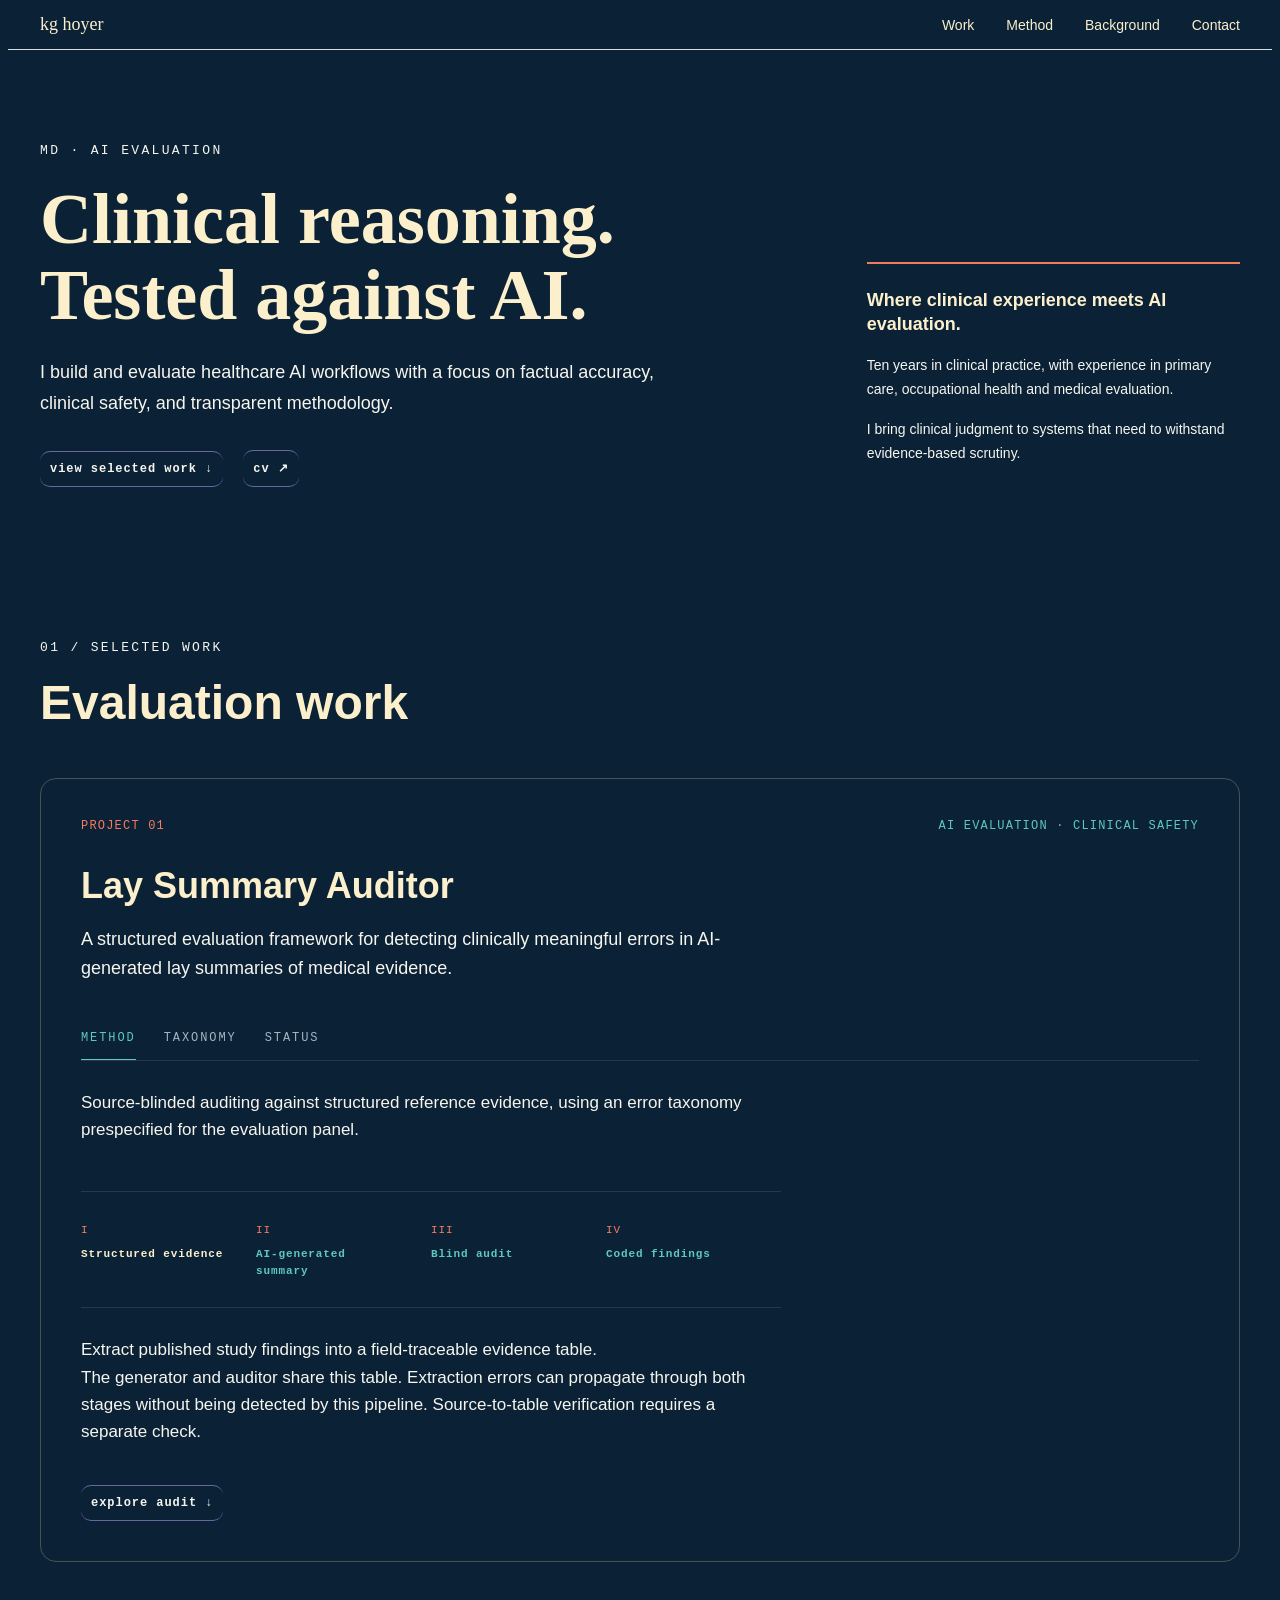
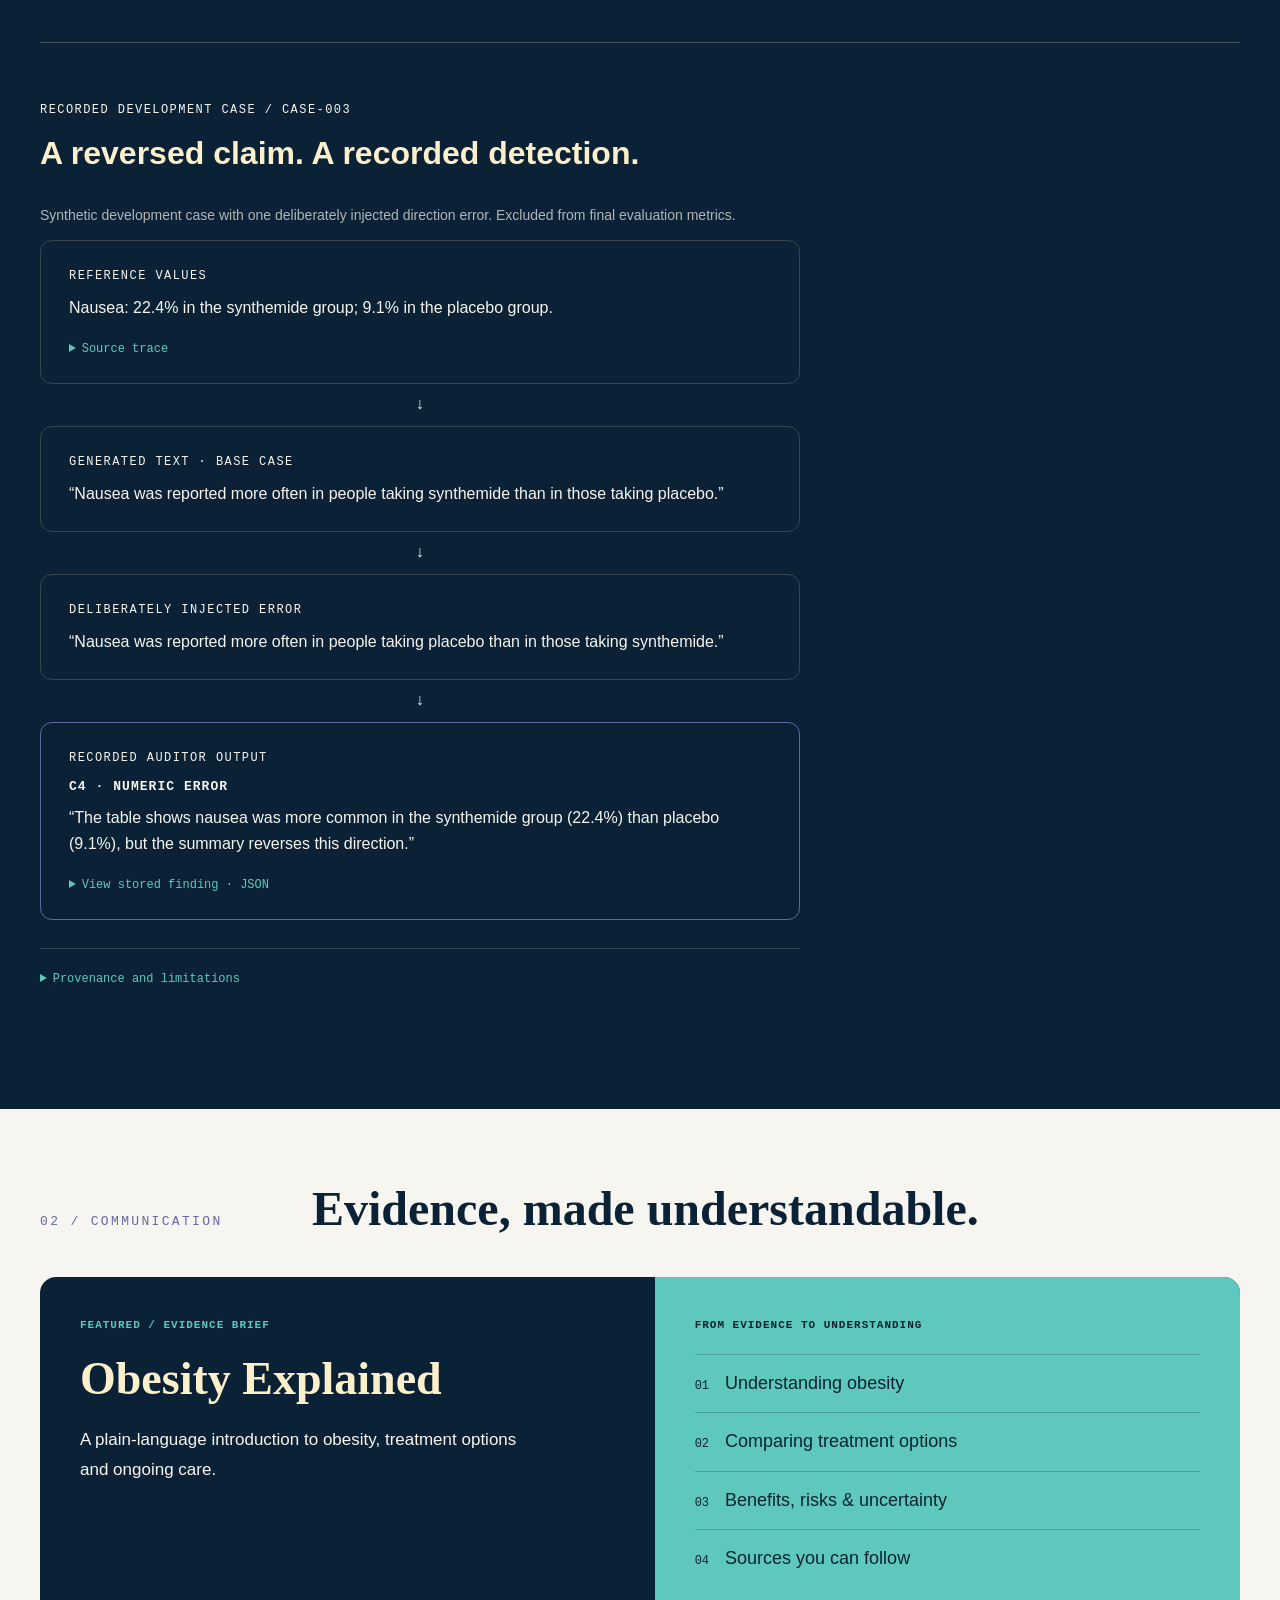
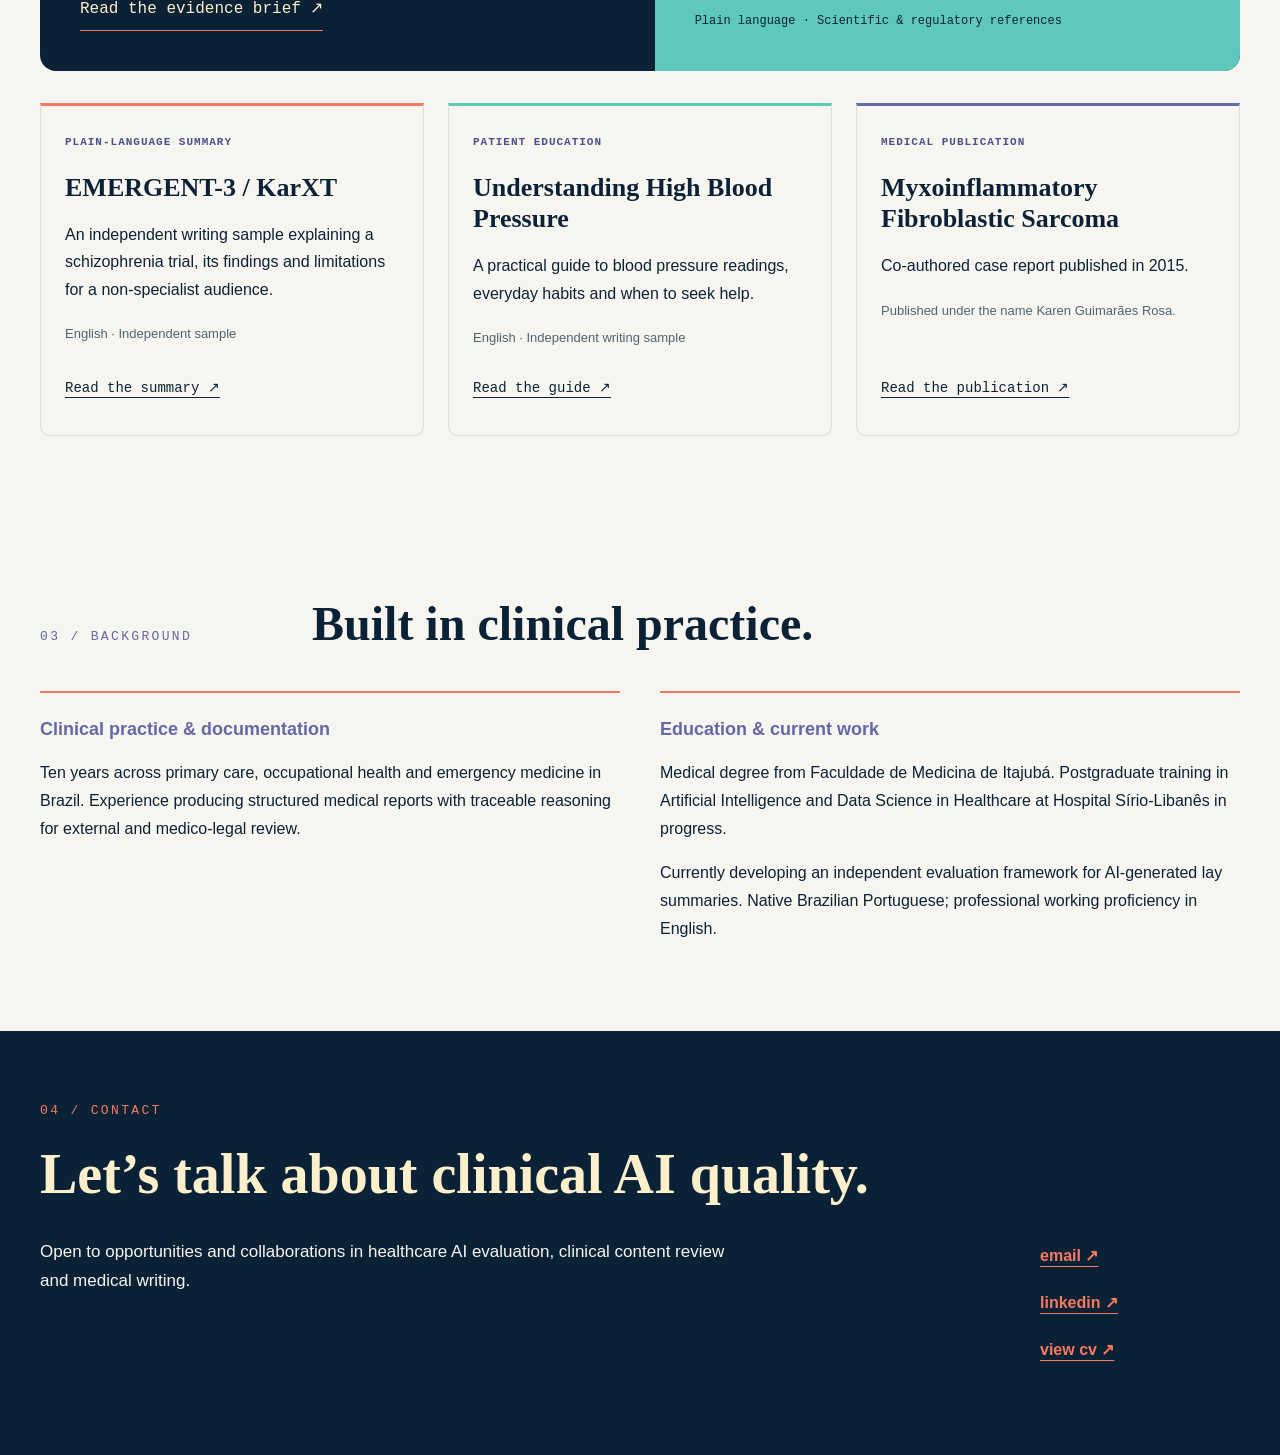
==== portfolio/index.html @ fa760938 "Update index.html" ====
<!DOCTYPE HTML>
<html lang="en">
  <head>
    <meta charset="UTF-8">
    <meta name="viewport" content="width=device-width, initial-scale=1.0">
    <title>Portfolio | KG Hoyer</title> 
    <link rel="stylesheet" href="portfolio.css">
    <link rel="icon" type="image/png" href="/favicon-v8.png">
  </head>
  <body>
    <nav class="site-nav">
      <a class="nav-brand" href="/">kg hoyer</a>
      <div class="nav-links">
        <a href="#work">Work</a>
        <a href="#method">Method</a>
        <a href="#background">Background</a>
        <a href="#contact">Contact</a>
      </div>
    </nav>
    
    <main>
        <section class="hero">

  <div class="hero-main">
  <p class="eyebrow">MD · AI EVALUATION</p>

  <h1>
    Clinical reasoning.<br>
    Tested against AI.
  </h1>

  <p class="hero-description">
    I build and evaluate healthcare AI workflows with a focus on
    factual accuracy, clinical safety, and transparent methodology.
  </p>

  <div class="hero-actions">
    <a href="#work">view selected work ↓</a>
    <a href="/Karen_Hoyer_CV.pdf" target="_blank" rel="noopener">
  cv ↗
</a>
  </div>
</div>

  <aside class="hero-context">
    <h2>Where clinical experience meets AI evaluation.</h2>

    <p>
      Ten years in clinical practice, with experience in primary care,
      occupational health and medical evaluation.
    </p>

    <p>
      I bring clinical judgment to systems that need to withstand
      evidence-based scrutiny.
    </p>
  </aside>
</section>
      
        <section class="work" id="work">
          <p class="section-label">01 / SELECTED WORK</p>
          <h2>Evaluation work</h2>
          <article class="project-card">
            <div class="project-meta">
              <span class="project-index">PROJECT 01</span>
              <span>AI EVALUATION · CLINICAL SAFETY</span>
            </div>
            <h3>Lay Summary Auditor</h3>
            <p class="project-intro">A structured evaluation framework for detecting clinically meaningful
    errors in AI-generated lay summaries of medical evidence.</p>
            <div class="project-tabs">

  <div class="tab-buttons">
    <button class="tab-button active" data-tab="method">METHOD</button>
    <button class="tab-button" data-tab="taxonomy">TAXONOMY</button>
    <button class="tab-button" data-tab="status">STATUS</button>
  </div>

  <div class="tab-content active" id="method">
    <p>
  Source-blinded auditing against structured reference evidence,
  using an error taxonomy prespecified for the evaluation panel.
</p>
    <div class="project-flow">

  <button class="flow-step active" data-step="1">
    <span>I</span>
    <strong>Structured evidence</strong>
  </button>

  <button class="flow-step" data-step="2">
    <span>II</span>
    <strong>AI-generated summary</strong>
  </button>

  <button class="flow-step" data-step="3">
    <span>III</span>
    <strong>Blind audit</strong>
  </button>

  <button class="flow-step" data-step="4">
    <span>IV</span>
    <strong>Coded findings</strong>
  </button>

</div>

<div class="flow-description active" data-description="1">
  <p>
    Extract published study findings into a field-traceable
    evidence table.
  </p>
  <p>
    The generator and auditor share this table. Extraction errors
    can propagate through both stages without being detected by
    this pipeline. Source-to-table verification requires a
    separate check.
  </p>
</div>

<div class="flow-description" data-description="2">
  Generate the lay summary from the structured evidence and deliberately introduce a known error into selected development examples.
</div>

<div class="flow-description" data-description="3">
  Give the summary and the same reference table to a separate auditor, without the source document or the inserted-error label.
</div>

<div class="flow-description" data-description="4">
  Compare the auditor's coded findings against the prespecified targets. Final evaluation still requires a human-annotated reference standard.
</div>
  </div>

  <div class="tab-content" id="taxonomy">
  <p>
  17 failure modes prespecified for the evaluation panel
  · Taxonomy v0.4
</p>
<p class="taxonomy-note">
  Developed iteratively through guidance review and initial
  case annotation.
</p>

  <div class="taxonomy-controls">
    <div class="taxonomy-code-group">
      <p class="taxonomy-label">COMMISSION · VERIFIABLE CLAIM</p>

      <div class="taxonomy-codes">
        <button type="button" class="taxonomy-step active" data-code="C1" aria-pressed="true">C1</button>
        <button type="button" class="taxonomy-step" data-code="C2" aria-pressed="false">C2</button>
        <button type="button" class="taxonomy-step" data-code="C3" aria-pressed="false">C3</button>
        <button type="button" class="taxonomy-step" data-code="C4" aria-pressed="false">C4</button>
        <button type="button" class="taxonomy-step" data-code="C5" aria-pressed="false">C5</button>
        <button type="button" class="taxonomy-step" data-code="C6" aria-pressed="false">C6</button>
      </div>
    </div>

    <div class="taxonomy-code-group">
      <p class="taxonomy-label">OMISSION · REQUIRED ELEMENT</p>

      <div class="taxonomy-codes">
        <button type="button" class="taxonomy-step" data-code="O1" aria-pressed="false">O1</button>
        <button type="button" class="taxonomy-step" data-code="O2" aria-pressed="false">O2</button>
        <button type="button" class="taxonomy-step" data-code="O3" aria-pressed="false">O3</button>
        <button type="button" class="taxonomy-step" data-code="O4" aria-pressed="false">O4</button>
        <button type="button" class="taxonomy-step" data-code="O5" aria-pressed="false">O5</button>
        <button type="button" class="taxonomy-step" data-code="O6" aria-pressed="false">O6</button>
        <button type="button" class="taxonomy-step" data-code="O7" aria-pressed="false">O7</button>
        <button type="button" class="taxonomy-step" data-code="O8" aria-pressed="false">O8</button>
        <button type="button" class="taxonomy-step" data-code="O9" aria-pressed="false">O9</button>
        <button type="button" class="taxonomy-step" data-code="O10" aria-pressed="false">O10</button>
        <button type="button" class="taxonomy-step" data-code="O11" aria-pressed="false">O11</button>
      </div>
    </div>
  </div>

  <div class="taxonomy-description active" data-code="C1">
    <strong>C1 — Unsupported efficacy claim</strong>
    <p>States or implies a benefit that the evidence table does not support.</p>
  </div>

  <div class="taxonomy-description" data-code="C2" hidden>
    <strong>C2 — Significance misstated</strong>
    <p>Presents a result as reliable, confirmed or significant when the analysis plan or reported values do not support it.</p>
  </div>

  <div class="taxonomy-description" data-code="C3" hidden>
    <strong>C3 — Statistical apparatus displayed</strong>
    <p>Prints confidence intervals, p values or test statistics numerically instead of explaining uncertainty in plain language, even when the values are correct.</p>
  </div>

  <div class="taxonomy-description" data-code="C4" hidden>
    <strong>C4 — Numeric error</strong>
    <p>Makes a quantitative statement that contradicts the evidence table: an incorrect value, denominator, direction or arithmetic derivation.</p>
  </div>

  <div class="taxonomy-description" data-code="C5" hidden>
    <strong>C5 — Untested outcome given an effect estimate</strong>
    <p>Reports a point estimate, difference, ratio or per-arm value for an outcome outside the confirmatory testing sequence, whether or not it is qualified.</p>
  </div>

  <div class="taxonomy-description" data-code="C6" hidden>
    <strong>C6 — Frequency representation</strong>
    <p>Presents adverse event frequency as a bare percentage, or a percentage table without a denominator stated in words at the point of use, leaving a calculation to the reader.</p>
  </div>

  <div class="taxonomy-description" data-code="O1" hidden>
    <strong>O1 — Uncertainty not qualified</strong>
    <p>Fails to convey that a non-significant or non-confirmatory result is unreliable or unconfirmed. For outcomes outside the testing sequence, the required qualification covers where full results are recorded, why testing was blocked and why benefit cannot be concluded.</p>
  </div>

  <div class="taxonomy-description" data-code="O2" hidden>
    <strong>O2 — Trial identification absent or incomplete</strong>
    <p>Omits required trial identifiers, such as the title, protocol number or EU trial number.</p>
  </div>

  <div class="taxonomy-description" data-code="O3" hidden>
    <strong>O3 — Sponsor absent</strong>
    <p>Omits the sponsor's name or contact details.</p>
  </div>

  <div class="taxonomy-description" data-code="O4" hidden>
    <strong>O4 — General information absent or incomplete</strong>
    <p>Omits where or when the trial was conducted, its main objectives or the reasons for conducting it.</p>
  </div>

  <div class="taxonomy-description" data-code="O5" hidden>
    <strong>O5 — Population absent or incomplete</strong>
    <p>Omits participant numbers, age or gender breakdowns, or inclusion and exclusion criteria.</p>
  </div>

  <div class="taxonomy-description" data-code="O6" hidden>
    <strong>O6 — Investigational medicinal products absent</strong>
    <p>Omits information identifying the investigational medicinal products.</p>
  </div>

  <div class="taxonomy-description" data-code="O7" hidden>
    <strong>O7 — Adverse reactions or frequency absent</strong>
    <p>Omits adverse reactions or their frequency. If the source contains only a prespecified subset, that limitation must be stated.</p>
  </div>

  <div class="taxonomy-description" data-code="O8" hidden>
    <strong>O8 — Overall results absent</strong>
    <p>Omits the trial's overall results.</p>
  </div>

  <div class="taxonomy-description" data-code="O9" hidden>
    <strong>O9 — Comments on the outcome absent</strong>
    <p>Omits comments on the trial outcome.</p>
  </div>

  <div class="taxonomy-description" data-code="O10" hidden>
    <strong>O10 — Follow-up trials not indicated</strong>
    <p>Omits an indication of whether follow-up trials are foreseen.</p>
  </div>

  <div class="taxonomy-description" data-code="O11" hidden>
    <strong>O11 — Additional information absent</strong>
    <p>Omits where readers can find additional information.</p>
  </div>

  <p class="taxonomy-note">
  The taxonomy is a project-defined interpretation of the
  sources below, not an official classification of any
  regulatory authority. Omission codes are scored against
  the generator only where the evidence table carries the
  required information. Extraction gaps are recorded separately.
</p>

<details>
  <summary>Sources and versions fixed in the protocol</summary>
  <ul>
    <li>Regulation (EU) 536/2014, Annex V.</li>
    <li>
      CTR Questions &amp; Answers, July 2026,
      chapter 6 (§6.1 and §6.2).
    </li>
    <li>
      Summaries of Clinical Trial Results for Laypersons,
      Expert Group on Clinical Trials,
      version 2, February 2018.
    </li>
    <li>
      Good Lay Summary Practice, version 1, October 2021:
      §3.4 and §3.3.6 (statistical terminology);
      §3.3.8 (quality control);
      §2.2.1 and §2.2.2 (outcome selection).
    </li>
  </ul>
</details>
  </div>
              
              <div class="tab-content" id="status">
  <div class="status-dashboard">

    <div class="status-metrics">
      <div class="status-metric">
        <span class="status-label">PIPELINE</span>
        <strong>Implemented</strong>
        <span class="status-caption">
  Generator + auditor · 6 of 17 codes supported
</span>
      </div>

      <div class="status-metric">
        <span class="status-label">TAXONOMY</span>
        <strong>17 <small>codes</small></strong>
        <span class="status-caption">6 commission · 11 omission</span>
      </div>

      <div class="status-metric status-pending">
        <span class="status-label">FINAL EVALUATION</span>
        <strong>Pending</strong>
        <span class="status-caption">Performance not yet measured</span>
      </div>
    </div>

    <div class="status-workstreams">
      <div class="status-workstream">
        <h4>Built</h4>
        <ul>
          <li>Generator and source-blinded auditor implemented.</li>
          <li>
  Four published trials extracted — PARAGON-HF, SELECT,
  RA-BEACON and a vortioxetine trial — with field-level
  traceability to source articles, tables and sections,
  covering three distinct mechanisms of hierarchical
  testing restrictions.
</li>
          <li>Taxonomy v0.4 and documented annotation rules.</li>
          <li>Evaluation protocol and development observations.</li>
        </ul>
      </div>

      <div class="status-workstream status-next">
        <h4>Next</h4>
        <ul>
          <li>Complete and freeze the human-annotated reference standard.</li>
          <li>
  Extend auditor coverage from 6 to 17 codes, then verify
  alignment and freeze the configuration.
</li>
          <li>Execute the final evaluation panel.</li>
          <li>Measure sensitivity, specificity and run-to-run stability.</li>
        </ul>
      </div>
    </div>

    <p class="status-footnote">
  Supported auditor codes: C1–C5 and O1.
  Development observations documented.
  Final performance metrics not yet available.
</p>

  </div>
</div>
            </div>
              <div class="project-actions">
  <a href="#audit-trace">explore audit ↓</a>
</div>
          </article>
          
          <div class="evidence-case" id="audit-trace">
  <p class="case-label">RECORDED DEVELOPMENT CASE / CASE-003</p>

  <h3>A reversed claim. A recorded detection.</h3>

  <p class="taxonomy-note">
    Synthetic development case with one deliberately injected
    direction error. Excluded from final evaluation metrics.
  </p>

  <div class="audit-trace">

    <div class="audit-step">
      <span class="claim-status">REFERENCE VALUES</span>
      <p>
        Nausea: 22.4% in the synthemide group;
        9.1% in the placebo group.
      </p>

      <details>
        <summary>Source trace</summary>
        <p>
          Field: <code>adverse_events[0]</code>.
          The evidence-table file is inferred from the base
          case's source:
          <code>examples/evidence-table-inference.json</code>.
          The manifest records the field and values, but does
          not name the file.
        </p>
      </details>
    </div>

    <div class="audit-arrow">↓</div>

    <div class="audit-step">
      <span class="claim-status">GENERATED TEXT · BASE CASE</span>
      <p>
        “Nausea was reported more often in people taking
        synthemide than in those taking placebo.”
      </p>
    </div>

    <div class="audit-arrow">↓</div>

    <div class="audit-step">
      <span class="claim-status">DELIBERATELY INJECTED ERROR</span>
      <p>
        “Nausea was reported more often in people taking
        placebo than in those taking synthemide.”
      </p>
    </div>

    <div class="audit-arrow">↓</div>

    <div class="audit-step audit-finding">
      <span class="claim-status">RECORDED AUDITOR OUTPUT</span>
      <p>
        <strong>C4 · NUMERIC ERROR</strong>
        “The table shows nausea was more common in the
        synthemide group (22.4%) than placebo (9.1%), but
        the summary reverses this direction.”
      </p>

      <details>
        <summary>View stored finding · JSON</summary>
        <pre><code>{
  "findings": [
    {
      "code": "C4",
      "quote": "Nausea was reported more often in people taking placebo than in those taking synthemide.",
      "table_reference": "adverse_events: nausea (intervention_pct 22.4, placebo_pct 9.1)",
      "explanation": "The table shows nausea was more common in the synthemide group (22.4%) than placebo (9.1%), but the summary reverses this direction."
    }
  ]
}</code></pre>
      </details>
    </div>

  </div>

  <details class="audit-limitations">
    <summary>Provenance and limitations</summary>

    <p>
      Stored output:
      <code>evidence/development/audit-case-003.json</code>.
      Base text: <code>cases/case-001.md</code>.
      Altered text: <code>cases/case-003.md</code>.
    </p>

    <p>
      The altered summary also contains the correct nausea
      values in its own table. Detection therefore does not
      isolate comparison against the external evidence table:
      internal inconsistency provides another possible cue.
    </p>

    <p>
      Prompt version and execution metadata were not recorded
      in the stored output and cannot be recovered reliably.
      This single development case does not establish auditor
      performance. The final evaluation panel has not been executed.
    </p>
  </details>
</div>          
        </section>

<section class="communication" id="communication">
  <div class="communication-inner">

    <header class="communication-header">
      <p class="section-label">02 / COMMUNICATION</p>
      <h2>Evidence, made understandable.</h2>
    </header>

    <article class="communication-feature">
      <div class="communication-feature-copy">
        <p class="communication-kicker">
          FEATURED / EVIDENCE BRIEF
        </p>

        <h3>Obesity Explained</h3>

        <p>
  A plain-language introduction to obesity,
  treatment options and ongoing care.
</p>
        
        <a href="obesity-explained.html">
  Read the evidence brief ↗
</a>
      </div>

      <div class="communication-feature-panel">
        <p class="communication-kicker">
          FROM EVIDENCE TO UNDERSTANDING
        </p>

        <ul>
          <li><span>01</span> Understanding obesity</li>
          <li><span>02</span> Comparing treatment options</li>
          <li><span>03</span> Benefits, risks &amp; uncertainty</li>
          <li><span>04</span> Sources you can follow</li>
        </ul>

        <p class="communication-panel-note">
          Plain language · Scientific &amp; regulatory references
        </p>
      </div>
    </article>

    <div class="communication-cards">

      <article class="communication-card">
        <p class="communication-kicker">
          PLAIN-LANGUAGE SUMMARY
        </p>

        <h3>EMERGENT-3 / KarXT</h3>

        <p>
          An independent writing sample explaining a
          schizophrenia trial, its findings and limitations
          for a non-specialist audience.
        </p>

        <p class="communication-meta">
          English · Independent sample
        </p>

        <a href="PLS_KarXT_EMERGENT-3_EN.html">
          Read the summary ↗
        </a>
      </article>

      <article class="communication-card">
  <p class="communication-kicker">
    PATIENT EDUCATION
  </p>

  <h3>Understanding High Blood Pressure</h3>

  <p>
    A practical guide to blood pressure readings,
    everyday habits and when to seek help.
  </p>

  <p class="communication-meta">
    English · Independent writing sample
  </p>

  <a href="sample-hypertension.html">
    Read the guide ↗
  </a>
</article>
      
      <article class="communication-card">
        <p class="communication-kicker">
          MEDICAL PUBLICATION
        </p>

        <h3>Myxoinflammatory Fibroblastic Sarcoma</h3>

        <p>
          Co-authored case report published in 2015.
        </p>

        <p class="communication-meta">
          Published under the name Karen Guimarães Rosa.
        </p>

        <a href="https://doi.org/10.21876/rcsfmit.v5i2.331">
          Read the publication ↗
        </a>
      </article>

    </div>
  </div>
</section>
      
      <section class="background" id="background">
  <div class="background-inner">
    <header class="background-header">
      <p class="section-label">03 / BACKGROUND</p>
      <h2>Built in clinical practice.</h2>
    </header>

    <div class="background-grid">
      <article>
        <h3>Clinical practice &amp; documentation</h3>
        <p>
          Ten years across primary care, occupational health
          and emergency medicine in Brazil. Experience producing
          structured medical reports with traceable reasoning
          for external and medico-legal review.
        </p>
      </article>

      <article>
        <h3>Education &amp; current work</h3>
        <p>
          Medical degree from Faculdade de Medicina de Itajubá.
          Postgraduate training in Artificial Intelligence and
          Data Science in Healthcare at Hospital Sírio-Libanês
          in progress.
        </p>
        <p>
          Currently developing an independent evaluation
          framework for AI-generated lay summaries.
          Native Brazilian Portuguese; professional working
          proficiency in English.
        </p>
      </article>
    </div>
  </div>
</section>

<section class="contact" id="contact">
  <p class="section-label">04 / CONTACT</p>
  <h2>Let’s talk about clinical AI quality.</h2>

  <div class="contact-layout">
    <p class="contact-description">
      Open to opportunities and collaborations in healthcare
      AI evaluation, clinical content review and medical writing.
    </p>

    <div class="contact-links">
      <a href="mailto:karenguimaraeshoyer@gmail.com">
        email ↗
      </a>
      <a href="https://www.linkedin.com/in/karenguimaraeshoyer/"
         target="_blank" rel="noopener">
        linkedin ↗
      </a>
      <a href="/Karen_Hoyer_CV.pdf"
         target="_blank" rel="noopener">
        view cv ↗
      </a>
    </div>
  </div>
</section>
      
      </main>
    <footer></footer>
    <script>
  const tabButtons = document.querySelectorAll(".tab-button");
  const tabContents = document.querySelectorAll(".tab-content");

  tabButtons.forEach(button => {
    button.addEventListener("click", () => {
      const target = button.dataset.tab;

      tabButtons.forEach(btn => btn.classList.remove("active"));
      tabContents.forEach(content => content.classList.remove("active"));

      button.classList.add("active");
      document.getElementById(target).classList.add("active");
    });
  });
        const flowSteps = document.querySelectorAll(".flow-step");
  const flowDescriptions = document.querySelectorAll(".flow-description");

  flowSteps.forEach(step => {
    step.addEventListener("click", () => {
      const target = step.dataset.step;

      flowSteps.forEach(item => item.classList.remove("active"));
      flowDescriptions.forEach(item => item.classList.remove("active"));

      step.classList.add("active");
      document
        .querySelector(`.flow-description[data-description="${target}"]`)
        .classList.add("active");
    });
  });
      const taxonomy = document.querySelector("#taxonomy");
const taxonomySteps = taxonomy.querySelectorAll(".taxonomy-step");
const taxonomyDescriptions = taxonomy.querySelectorAll(
  ".taxonomy-description"
);

taxonomySteps.forEach(step => {
  step.addEventListener("click", () => {
    const target = step.dataset.code;

    taxonomySteps.forEach(item => {
      const isActive = item === step;

      item.classList.toggle("active", isActive);
      item.setAttribute("aria-pressed", String(isActive));
    });

    taxonomyDescriptions.forEach(description => {
      const isActive = description.dataset.code === target;

      description.classList.toggle("active", isActive);
      description.hidden = !isActive;
    });
  });
});
</script>
  </body>
</html>
---- portfolio/portfolio.css ----
:root {
  --ink: #0b2236;
  --cream: #fcf0cc;
  --purple: #6568a4;

  --teal: #5fc8bd;
  --mint: #a5ded1;
  --coral: #f67a5f;

  --paper: #f7f5ef;
  --line: #d9dfdc;
  --muted: #506372;
}

html {
  scroll-behavior: smooth;
}

body {
  margin: 0;
  min-height: 100vh;
  background: var(--ink);
  color: var(--cream);
  font-family: Arial, Helvetica, sans-serif;
}

.site-nav {
  max-width: 1200px;
  margin: 0 auto;
  padding: 14px 32px;

  display: flex;
  justify-content: space-between;
  align-items: center;

  border-bottom: 1px solid var(--line);
}

.nav-brand {
  color: var(--cream);
  text-decoration: none;
  font-family: Zapfino, cursive;
  font-size: 18px;
  font-weight: normal;
  letter-spacing: 0;
}

.nav-links {
  display: flex;
  gap: 32px;
}

.nav-links a {
  color: var(--cream);
  text-decoration: none;
  font-size: 14px;
  transition: color 0.2s ease;
}

.nav-links a:hover {
  color: var(--teal);
  border-color: var(--teal);
}

.nav-links a:focus-visible {
  outline: 2px solid var(--teal);
  outline-offset: 4px;
}

.hero {
  max-width: 1200px;
  margin: 0 auto;
  padding: 80px 40px 60px;
  display: grid;
  grid-template-columns: minmax(0, 2fr) minmax(260px, 1fr);
  gap: 80px;
  align-items: end;
}

.hero-context {
  border-top: 2px solid var(--coral);
  padding-top: 24px;
  padding-bottom: 6px;
}

.hero-context h2 {
  margin: 0 0 18px;
  color: var(--cream);
  font-size: 18px;
  line-height: 1.35;
}

.hero-context p {
  margin: 0 0 16px;
  font-size: 14px;
  line-height: 1.7;
}

.hero h1 {
  font-size: 72px;
  line-height: 1.05;
  margin: 24px 0;
  font-family: "Times New Roman", serif;
}

.hero-actions {
  display: flex;
  align-items: center;
  gap: 20px;
  margin-top: 32px;
}

.hero-actions a {
  font-size: 12px;
    color: var(--cream);
    font-weight: bold;
    border: 1px solid #6568a4;
    border-radius: 10px;
    border-left: black;
    border-right: black;
    padding: 10px;
    text-align: center;
    font-family: "Courier new";
    text-decoration: none;
  text-transform: none;
  letter-spacing: 0.08em;
}

.hero-actions a:hover {
  color: var(--purple);
}

.eyebrow {
  font-family: "Courier New", Courier, monospace;
  font-size: 13px;
  letter-spacing: 0.18em;
  text-transform: uppercase;
}

.hero-description {
  max-width: 650px;
  font-size: 18px;
  line-height: 1.7;
}
.work {
  max-width: 1200px;
  margin: 0 auto;
  padding: 80px 40px 120px;
}

.section-label {
  font-family: "Courier New", Courier, monospace;
  font-size: 13px;
  letter-spacing: 0.18em;
  text-transform: uppercase;
}

.work h2 {
  font-size: 48px;
  margin: 20px 0 48px;
}
.project-card {
  border: 1px solid rgba(244, 227, 189, 0.25);
  border-radius: 16px;
  padding: 40px;
}

.project-meta {
  display: flex;
  justify-content: space-between;
  gap: 20px;

  font-family: "Courier New", Courier, monospace;
  font-size: 12px;
  letter-spacing: 0.1em;
}

.project-index {
  color: var(--coral);
}

.taxonomy .case-label {
  color: var(--coral);
}

.project-meta span:last-child {
  color: var(--teal);
}

.project-card h3 {
  font-size: 36px;
  margin: 32px 0 16px;
}

.project-intro {
  max-width: 700px;
  font-size: 18px;
  line-height: 1.6;
}

.project-tabs {
  margin-top: 48px;
}

.tab-buttons {
  display: flex;
  gap: 28px;
  border-bottom: 1px solid rgba(244, 227, 189, 0.12);
}

.tab-button {
  background: none;
  border: none;
  padding: 0 0 14px;

  color: var(--muted);
  font-family: "Courier New", Courier, monospace;
  font-size: 12px;
  letter-spacing: 0.16em;
  cursor: pointer;
}

.tab-button.active {
  color: var(--teal);
  border-bottom: 1px solid var(--teal);
}

.tab-content {
  display: none;
  padding: 28px 0 4px;
  max-width: 700px;
}

.tab-content.active {
  display: block;
}

.tab-content p {
  margin: 0;
  font-size: 17px;
  line-height: 1.6;
}

.project-details {
  display: flex;
  gap: 40px;
  margin-top: 48px;
}

.project-details p {
  flex: 1;
  line-height: 1.6;
}

.project-details strong {
  display: block;
  font-family: "Courier New", Courier, monospace;
  font-size: 12px;
  letter-spacing: 0.12em;
  margin-bottom: 10px;
  color: var(--teal);
}

.evidence-case {
  margin-top: 80px;
  padding-top: 48px;
  border-top: 1px solid rgba(244, 227, 189, 0.25);
}

.case-label,
.claim-status {
  font-family: "Courier New", Courier, monospace;
  font-size: 12px;
  letter-spacing: 0.12em;
}

.evidence-case h3 {
  font-size: 32px;
  margin: 18px 0 32px;
}
.audit-trace {
  max-width: 760px;
}

.audit-step {
  padding: 24px 28px;
  border: 1px solid rgba(244, 227, 189, 0.18);
  border-radius: 12px;
}

.audit-step p {
  margin: 12px 0 0;
  line-height: 1.6;
}

.audit-arrow {
  padding: 12px 0;
  text-align: center;
  font-family: "Courier New", Courier, monospace;
}

.audit-finding {
  border-color: var(--purple);
}

.audit-finding strong {
  display: block;
  margin-bottom: 8px;
  font-family: "Courier New", Courier, monospace;
  font-size: 13px;
  letter-spacing: 0.08em;
}

.project-actions {
  display: flex;
  margin-top: 36px;
}

.project-actions a {
  font-size: 12px;
    color: var(--cream);
    font-weight: bold;
    border: 1px solid #6568a4;
    border-radius: 10px;
    border-left: black;
    border-right: black;
    padding: 10px;
    text-align: center;
    font-family: "Courier new";
    text-decoration: none;
  text-transform: none;
  letter-spacing: 0.08em;
}

.project-actions a:hover {
  color: var(--purple);
}

.project-flow {
  display: grid;
  grid-template-columns: repeat(4, 1fr);
  gap: 0;
  margin-top: 48px;
  padding-top: 32px;
  border-top: 1px solid rgba(244, 227, 189, 0.12);
}

.flow-description {
  display: none;
  margin-top: 28px;
  padding-top: 28px;
  border-top: 1px solid rgba(244, 227, 189, 0.12);
  max-width: 760px;
  font-size: 17px;
  line-height: 1.6;
}

.flow-description.active {
  display: block;
}

.project-flow .flow-step {
  position: relative;
}

.project-flow div:not(:last-child)::after {
  content: "";
  position: absolute;
  top: 7px;
  left: 28px;
  right: 0;
  height: 1px;
  background: rgba(244, 227, 189, 0.12);
}

.flow-step {
  position: relative;
  display: flex;
  flex-direction: column;
  gap: 10px;
  padding: 0 32px 0 0;
  width: 100%;
  box-sizing: border-box;

  background: none;
  border: none;
  text-align: left;
  cursor: pointer;
  color: inherit;
  }

.flow-step span {
  color: var(--coral);
  font-family: "Courier New", Courier, monospace;
  font-size: 11px;
  letter-spacing: 0.08em;
}

.flow-step strong {
  color: var(--teal);
  font-family: "Courier New", Courier, monospace;
  font-size: 11px;
  letter-spacing: 0.08em;
  line-height: 1.5;
}

.flow-step:hover strong {
  color: var(--cream);
}

.flow-step.active strong {
  color: var(--cream);
}

.project-flow span {
  position: relative;
  z-index: 1;
  color: var(--coral);
  font-family: "Courier New", Courier, monospace;
  font-size: 11px;
  letter-spacing: 0.08em;
  width: fit-content;
  padding-right: 12px;
  background: var(--ink);
}

.project-flow strong {
  font-family: "Courier New", Courier, monospace;
  color: var(--teal);
  font-size: 11px;
  letter-spacing: 0.08em;
  line-height: 1.5;
}

.taxonomy {
  margin-top: 80px;
  padding-top: 48px;
  border-top: 1px solid rgba(244, 227, 189, 0.25);
}

.taxonomy-header {
  display: flex;
  justify-content: space-between;
  align-items: flex-start;
  gap: 24px;
}

.taxonomy-header h3 {
  font-size: 32px;
  margin: 18px 0 32px;
}

.taxonomy-count {
  font-family: "Courier New", Courier, monospace;
  font-size: 12px;
  letter-spacing: 0.12em;
  border: 1px solid var(--purple);
  border-radius: 999px;
  padding: 8px 12px;
  white-space: nowrap;
}

.taxonomy-grid {
  display: grid;
  grid-template-columns: 1fr 1fr;
  gap: 24px;
}

.taxonomy-group {
  padding: 28px;
  border: 1px solid rgba(244, 227, 189, 0.18);
  border-radius: 12px;
}

.taxonomy-group-header {
  display: flex;
  justify-content: space-between;
  gap: 16px;
  font-family: "Courier New", Courier, monospace;
  font-size: 11px;
  letter-spacing: 0.1em;
}

.taxonomy-group ul {
  list-style: none;
  padding: 0;
  margin: 28px 0 0;
}

.taxonomy-group li {
  padding: 12px 0;
  border-bottom: 1px solid rgba(244, 227, 189, 0.1);
  line-height: 1.5;
}

.taxonomy-group code {
  display: inline-block;
  width: 70px;
  color: var(--purple);
  font-weight: bold;
}

.taxonomy-note {
  margin-top: 24px;
  font-size: 14px;
  line-height: 1.6;
  opacity: 0.7;
}

#taxonomy .taxonomy-controls {
  display: flex;
  flex-direction: column;
  gap: 24px;
  margin-top: 32px;
}

#taxonomy .taxonomy-label {
  margin: 0 0 12px;
  font-family: "Courier New", Courier, monospace;
  font-size: 11px;
  letter-spacing: 0.1em;
  color: var(--muted);
}

#taxonomy .taxonomy-codes {
  display: flex;
  flex-wrap: wrap;
  gap: 10px;
}

#taxonomy .taxonomy-step {
  background: none;
  border: 1px solid rgba(244, 227, 189, 0.18);
  border-radius: 8px;
  padding: 12px 14px;
  min-width: 48px;
  font-family: "Courier New", Courier, monospace;
  font-size: 13px;
  color: var(--coral);
  cursor: pointer;
}

#taxonomy .taxonomy-code-group:last-child .taxonomy-step {
  color: var(--teal);
}

#taxonomy .taxonomy-step:hover,
#taxonomy .taxonomy-step.active {
  color: var(--cream);
  border-color: var(--cream);
}

#taxonomy .taxonomy-step:focus-visible {
  outline: 2px solid var(--teal);
  outline-offset: 4px;
}

#taxonomy .taxonomy-description {
  display: none;
  margin-top: 28px;
  padding-top: 24px;
  border-top: 1px solid rgba(244, 227, 189, 0.12);
  font-size: 17px;
  line-height: 1.6;
}

#taxonomy .taxonomy-description.active:not([hidden]) {
  display: block;
}

#taxonomy .taxonomy-description strong {
  display: block;
  margin-bottom: 12px;
  color: var(--cream);
  font-family: "Courier New", Courier, monospace;
  font-size: 14px;
}

#taxonomy .taxonomy-note {
  margin-top: 28px;
  font-size: 13px;
}

#status .status-dashboard {
  margin-top: 8px;
}

#status .status-metrics {
  display: grid;
  grid-template-columns: repeat(3, minmax(0, 1fr));
  gap: 12px;
}

#status .status-metric {
  display: flex;
  flex-direction: column;
  gap: 16px;
  padding: 22px 18px;
  border: 1px solid rgba(244, 227, 189, 0.18);
  border-radius: 12px;
}

#status .status-label,
#status .status-caption,
#status .status-workstream h4 {
  font-family: "Courier New", Courier, monospace;
}

#status .status-label {
  font-size: 10px;
  letter-spacing: 0.12em;
  color: var(--muted);
}

#status .status-metric strong {
  font-family: "Courier New", Courier, monospace;
  font-size: clamp(18px, 2.2vw, 24px);
  font-weight: normal;
  color: var(--teal);
}

#status .status-metric small {
  font-size: 13px;
}

#status .status-caption {
  font-size: 11px;
  line-height: 1.6;
  color: var(--muted);
}

#status .status-pending strong {
  color: var(--coral);
}

#status .status-workstreams {
  display: grid;
  grid-template-columns: repeat(2, minmax(0, 1fr));
  gap: 32px;
  margin-top: 32px;
}

#status .status-workstream {
  padding-top: 20px;
  border-top: 1px solid rgba(244, 227, 189, 0.18);
}

#status .status-workstream h4 {
  margin: 0 0 18px;
  font-size: 12px;
  letter-spacing: 0.1em;
  color: var(--teal);
}

#status .status-next h4 {
  color: var(--coral);
}

#status .status-workstream ul {
  list-style: none;
  margin: 0;
  padding: 0;
}

#status .status-workstream li {
  position: relative;
  padding-left: 16px;
  margin-bottom: 14px;
  font-size: 14px;
  line-height: 1.6;
  color: var(--cream);
}

#status .status-workstream li::before {
  content: "";
  position: absolute;
  top: 9px;
  left: 0;
  width: 4px;
  height: 4px;
  border-radius: 50%;
  background: var(--teal);
}

#status .status-next li::before {
  background: var(--coral);
}

#status .status-footnote {
  margin: 28px 0 0;
  padding-top: 18px;
  border-top: 1px solid rgba(244, 227, 189, 0.12);
  font-size: 12px;
  line-height: 1.6;
  color: var(--muted);
}

html {
  scroll-behavior: smooth;
}

#audit-trace {
  scroll-margin-top: 32px;
}

#audit-trace details {
  margin-top: 18px;
  font-size: 13px;
  line-height: 1.7;
}

#audit-trace summary {
  width: fit-content;
  color: var(--teal);
  font-family: "Courier New", Courier, monospace;
  font-size: 12px;
  cursor: pointer;
}

#audit-trace summary:focus-visible {
  outline: 2px solid var(--teal);
  outline-offset: 4px;
}

#audit-trace details p {
  overflow-wrap: anywhere;
}

#audit-trace pre {
  max-width: 100%;
  overflow-x: auto;
  padding: 18px;
  border: 1px solid rgba(244, 227, 189, 0.18);
  border-radius: 8px;
  font-size: 12px;
  line-height: 1.6;
  color: var(--cream);
}

#audit-trace .audit-limitations {
  max-width: 760px;
  margin-top: 28px;
  padding-top: 20px;
  border-top: 1px solid rgba(244, 227, 189, 0.18);
}

@media (prefers-reduced-motion: reduce) {
  html {
    scroll-behavior: auto;
  }
}

@media (max-width: 600px) {
  #status .status-metrics,
  #status .status-workstreams {
    grid-template-columns: 1fr;
  }
}

@media (max-width: 700px) {
  .hero {
    padding: 80px 24px;
  }

  .hero h1 {
    font-size: 48px;
  }

  .work {
    padding: 60px 24px 80px;
  }

  .project-card {
    padding: 28px;
  }

  .project-meta {
    flex-direction: column;
  }

.taxonomy-summary {
  display: grid;
  grid-template-columns: 1fr 1fr;
  gap: 24px;
  margin-top: 28px;
}

.taxonomy-summary span {
  padding: 18px 20px;
  border: 1px solid rgba(244, 227, 189, 0.16);
  border-radius: 10px;
  font-family: "Courier New", Courier, monospace;
  font-size: 12px;
  letter-spacing: 0.12em;
}

.taxonomy-summary span:first-child {
  color: var(--coral);
}

.taxonomy-summary span:last-child {
  color: var(--teal);
}
  
  .project-details {
    flex-direction: column;
    gap: 20px;
  }
  .taxonomy-header {
  flex-direction: column;
}

.taxonomy-grid {
  grid-template-columns: 1fr;
}

.taxonomy-group-header {
  flex-direction: column;
}
  .project-flow {
  grid-template-columns: 1fr 1fr;
}
}

  @media (max-width: 800px) {
  .site-nav {
    flex-direction: column;
    align-items: flex-start;
    gap: 24px;
    padding: 24px;
  }

  .nav-brand {
    white-space: nowrap;
  }

  .nav-links {
    width: 100%;
    flex-wrap: wrap;
    gap: 16px 24px;
  }

  .hero {
    grid-template-columns: minmax(0, 1fr);
    gap: 40px;
    padding: 48px 24px;
  }

  .hero-main,
  .hero-context {
    min-width: 0;
  }

  .hero h1 {
    font-size: clamp(36px, 8vw, 48px);
    line-height: 1.12;
  }

  .hero-description {
    max-width: 100%;
    font-size: 17px;
  }

  .hero-actions {
    flex-wrap: wrap;
    gap: 16px;
  }

  .hero-actions a {
    padding: 12px 18px;
  }

  .hero-context {
    padding-top: 24px;
  }

  .work {
    padding: 48px 24px 80px;
  }

  .work h2 {
    font-size: 36px;
  }

  .project-card {
    padding: 24px 20px;
  }

  .project-meta {
    flex-direction: column;
    gap: 12px;
  }

  .project-flow {
    grid-template-columns: repeat(2, minmax(0, 1fr));
    gap: 24px 16px;
  }

  .flow-step {
    padding-right: 0;
  }

  .tab-buttons {
    gap: 20px;
  }

  .audit-step {
    padding: 20px;
  }

  #status .status-metrics,
  #status .status-workstreams {
    grid-template-columns: 1fr;
  }
  }

    /* BACKGROUND */

.background {
  background: var(--cream);
  color: var(--ink);
  scroll-margin-top: 32px;
}

.background-inner {
  max-width: 1200px;
  margin: 0 auto;
  padding: 72px 40px 88px;
}

.background-header {
  display: grid;
  grid-template-columns: 240px minmax(0, 1fr);
  align-items: baseline;
  gap: 32px;
  margin-bottom: 40px;
}

.background .section-label {
  margin: 0;
  color: var(--purple);
}

.background h2 {
  margin: 0;
  font-family: "Times New Roman", serif;
  font-size: clamp(34px, 4vw, 48px);
  line-height: 1.15;
}

.background-grid {
  display: grid;
  grid-template-columns: repeat(2, minmax(0, 1fr));
  gap: 40px;
}

.background-grid article {
  border-top: 2px solid var(--coral);
  padding-top: 24px;
}

.background-grid h3 {
  margin: 0 0 16px;
  color: var(--purple);
  font-size: 18px;
  line-height: 1.4;
}

.background-grid p {
  margin: 0 0 16px;
  font-size: 16px;
  line-height: 1.75;
}

.background-grid p:last-child {
  margin-bottom: 0;
}

/* CONTACT */

.contact {
  max-width: 1200px;
  margin: 0 auto;
  padding: 72px 40px 88px;
  scroll-margin-top: 32px;
}

.contact .section-label {
  margin: 0 0 24px;
  color: var(--coral);
}

.contact h2 {
  max-width: 1000px;
  margin: 0 0 32px;
  font-family: "Times New Roman", serif;
  font-size: clamp(34px, 4.5vw, 56px);
  line-height: 1.15;
}

.contact-layout {
  display: grid;
  grid-template-columns: minmax(0, 1fr) 200px;
  gap: 64px;
  align-items: start;
}

.contact-description {
  max-width: 700px;
  margin: 0;
  font-size: 17px;
  line-height: 1.7;
}

.contact-links {
  display: flex;
  flex-direction: column;
  align-items: flex-start;
  gap: 12px;
}

.contact-links a {
  padding: 8px 0;
  border: none;
  border-radius: 0;
  color: var(--coral);
  font-size: 16px;
  font-weight: bold;
  text-decoration: underline;
  text-underline-offset: 5px;
}

/* LINK HOVERS */

.nav-links a,
.hero-actions a,
.project-actions a,
.contact-links a {
  transition: color 0.2s ease, border-color 0.2s ease;
}

.nav-links a:hover,
.hero-actions a:hover,
.project-actions a:hover,
.contact-links a:hover {
  color: var(--teal);
}

.hero-actions a:hover,
.project-actions a:hover {
  border-top-color: var(--teal);
  border-bottom-color: var(--teal);
}

.nav-links a:focus-visible,
.hero-actions a:focus-visible,
.project-actions a:focus-visible,
.contact-links a:focus-visible {
  outline: 2px solid var(--teal);
  outline-offset: 5px;
}

/* MOBILE */

@media (max-width: 800px) {
  .background-inner {
    padding: 48px 24px 56px;
  }

  .background-header {
    grid-template-columns: 1fr;
    gap: 20px;
    margin-bottom: 32px;
  }

  .background-grid {
    grid-template-columns: 1fr;
    gap: 32px;
  }

  .contact {
    padding: 56px 24px;
  }

  .contact-layout {
    grid-template-columns: 1fr;
    gap: 24px;
  }
}

/* Paleta: Paper como base clara, Cream como acento */
:root {
  --paper: #f7f5ef;
  --cream: #fcf0cc;
  --muted: #a4b5c2;
}

body {
  color: var(--paper);
}

.hero h1,
.work h2,
.project-card h3,
.evidence-case h3,
.contact h2,
.nav-brand {
  color: var(--cream);
}

.background {
  background: var(--paper);
  color: var(--ink);
}

.hero-actions a,
.project-actions a {
  color: var(--paper);
}

.hero-actions a:hover,
.project-actions a:hover {
  color: var(--teal);
}

/* COMMUNICATION */

.communication {
  background: var(--paper, #f7f5ef);
  color: var(--ink);
  scroll-margin-top: 32px;
}

.communication-inner {
  max-width: 1200px;
  margin: 0 auto;
  padding: 72px 40px 88px;
}

.communication-header {
  display: grid;
  grid-template-columns: 240px minmax(0, 1fr);
  align-items: baseline;
  gap: 32px;
  margin-bottom: 40px;
}

.communication .section-label {
  margin: 0;
  color: var(--purple);
}

.communication h2 {
  margin: 0;
  font-family: "Times New Roman", Times, serif;
  font-size: clamp(34px, 4vw, 48px);
  line-height: 1.15;
}

/* FEATURED BRIEF */

.communication-feature {
  display: grid;
  grid-template-columns: 1.05fr 1fr;
  overflow: hidden;
  border-radius: 16px;
  background: var(--ink);
  color: var(--paper, #f7f5ef);
}

.communication-feature-copy {
  display: flex;
  flex-direction: column;
  align-items: flex-start;
  padding: 40px;
}

.communication-kicker {
  margin: 0 0 20px;
  font-family: "Courier New", Courier, monospace;
  font-size: 11px;
  font-weight: bold;
  letter-spacing: 0.09em;
  line-height: 1.6;
}

.communication-feature-copy .communication-kicker {
  color: var(--teal);
}

.communication-feature h3 {
  margin: 0 0 20px;
  color: var(--cream);
  font-family: "Times New Roman", Times, serif;
  font-size: clamp(34px, 4vw, 46px);
  line-height: 1.1;
}

.communication-feature-copy > p:not(.communication-kicker) {
  max-width: 48ch;
  margin: 0 0 32px;
  font-size: 17px;
  line-height: 1.75;
}

.communication-feature-copy a {
  margin-top: auto;
  padding: 8px 0;
  border-bottom: 1px solid var(--coral);
  color: var(--cream);
  font-family: "Courier New", Courier, monospace;
  line-height: 1.6;
  text-decoration: none;
}

.communication-feature-panel {
  display: flex;
  flex-direction: column;
  justify-content: center;
  padding: 40px;
  background: var(--teal);
  color: var(--ink);
}

.communication-feature-panel ul {
  margin: 0 0 24px;
  padding: 0;
  list-style: none;
}

.communication-feature-panel li {
  display: flex;
  align-items: baseline;
  gap: 16px;
  padding: 16px 0;
  border-top: 1px solid rgba(11, 34, 54, 0.25);
  font-size: 18px;
  line-height: 1.4;
}

.communication-feature-panel li span {
  font-family: "Courier New", Courier, monospace;
  font-size: 12px;
}

.communication-panel-note {
  margin: 0;
  font-family: "Courier New", Courier, monospace;
  font-size: 12px;
  line-height: 1.7;
}

/* THREE CARDS */

.communication-cards {
  display: grid;
  grid-template-columns: repeat(3, minmax(0, 1fr));
  gap: 24px;
  margin-top: 32px;
}

.communication-card {
  display: flex;
  flex-direction: column;
  min-width: 0;
  padding: 28px 24px;
  border: 1px solid var(--line, #d9dfdc);
  border-top: 3px solid var(--coral);
  border-radius: 0 0 10px 10px;
}

.communication-card:nth-child(2) {
  border-top-color: var(--teal);
}

.communication-card:nth-child(3) {
  border-top-color: var(--purple);
}

.communication-card .communication-kicker {
  color: #4d5088;
}

.communication-card h3 {
  margin: 0 0 18px;
  font-family: "Times New Roman", Times, serif;
  font-size: 26px;
  line-height: 1.2;
}

.communication-card > p:not(.communication-kicker) {
  margin: 0 0 20px;
  font-size: 16px;
  line-height: 1.7;
}

.communication-card p.communication-meta {
  color: #506372;
  font-size: 13px;
}

.communication-card a {
  margin-top: auto;
  padding: 8px 0;
  color: var(--ink);
  font-family: "Courier New", Courier, monospace;
  font-size: 14px;
  line-height: 1.6;
  text-underline-offset: 5px;
}

/* HOVER AND KEYBOARD FOCUS */

.communication a {
  transition: color 0.2s ease;
}

.communication-feature-copy a:hover {
  color: var(--teal);
}

.communication-card a:hover {
  color: #4d5088;
}

.communication a:focus-visible {
  outline: 2px solid var(--purple);
  outline-offset: 5px;
}

/* MOBILE */

@media (max-width: 800px) {
  .communication-inner {
    padding: 48px 24px 56px;
  }

  .communication-header {
    grid-template-columns: 1fr;
    gap: 20px;
    margin-bottom: 32px;
  }

  .communication-feature,
  .communication-cards {
    grid-template-columns: 1fr;
  }

  .communication-feature-copy,
  .communication-feature-panel {
    padding: 28px 24px;
  }
}
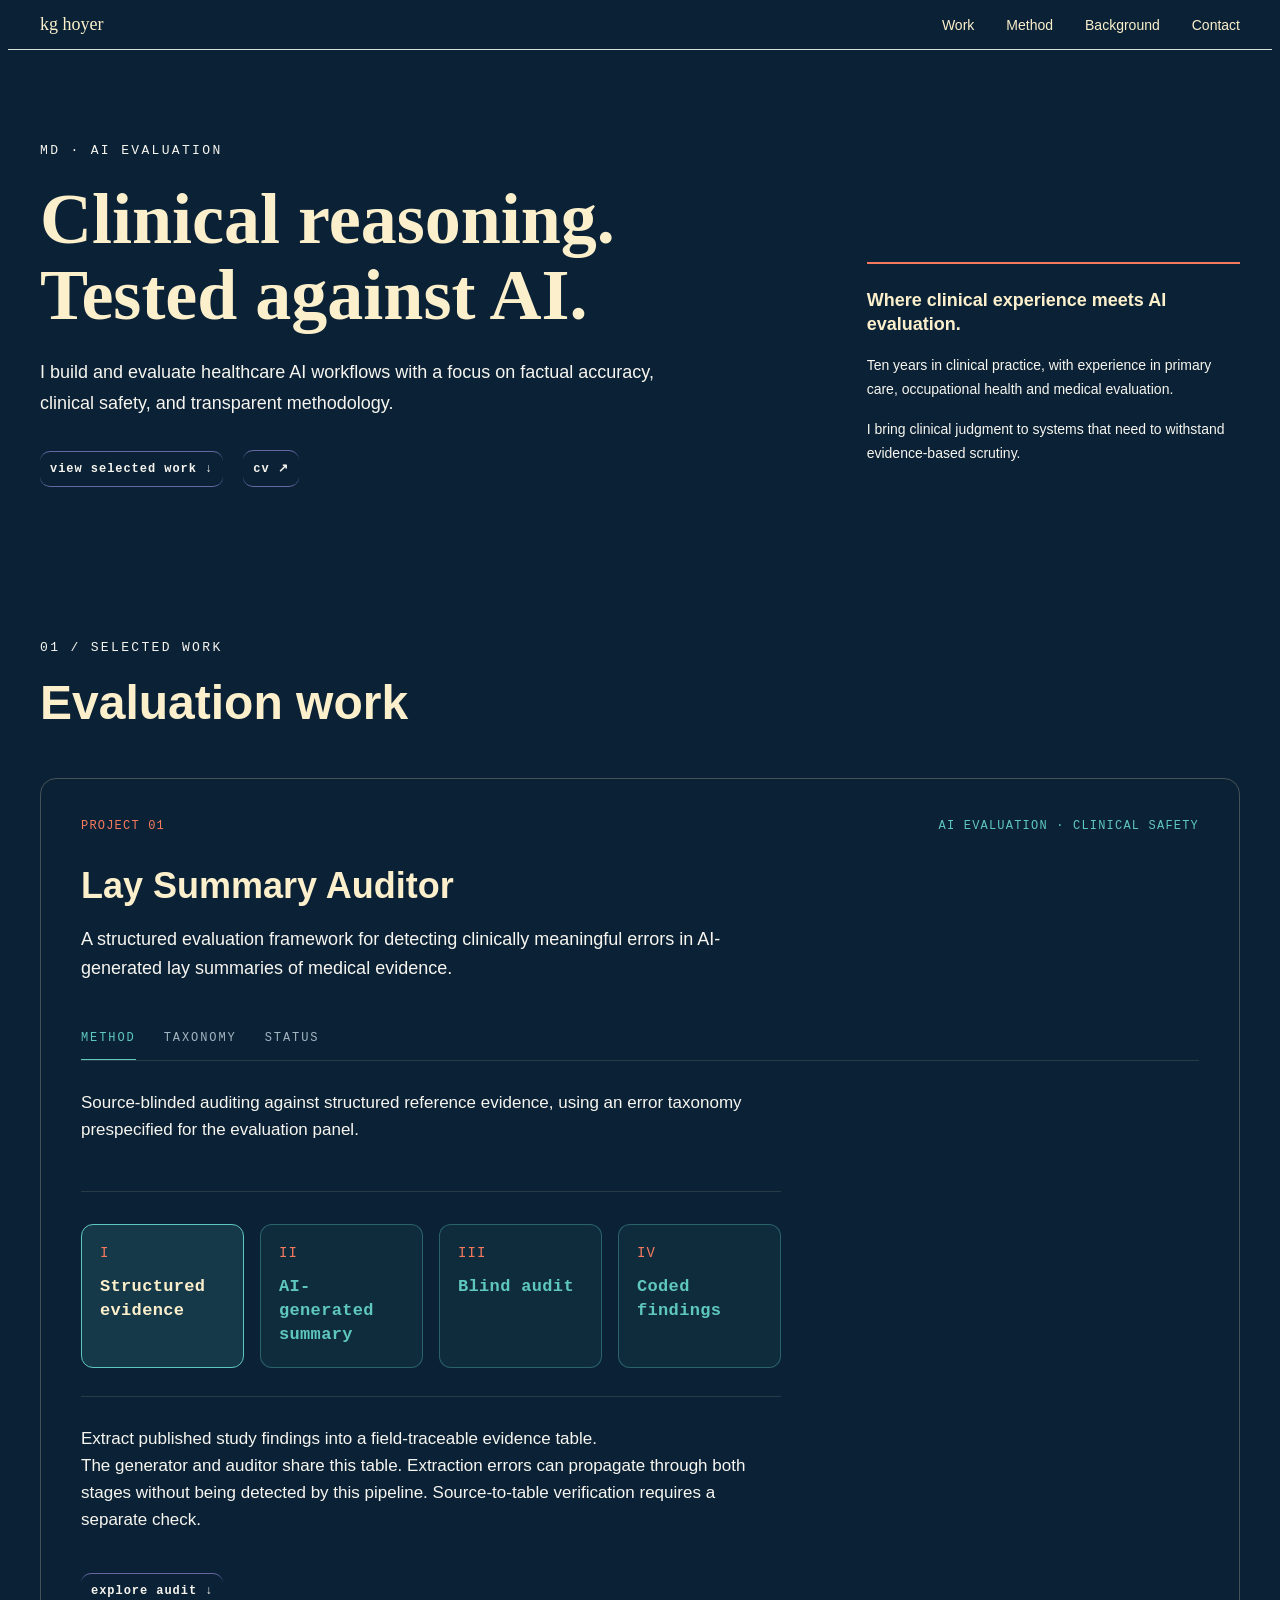
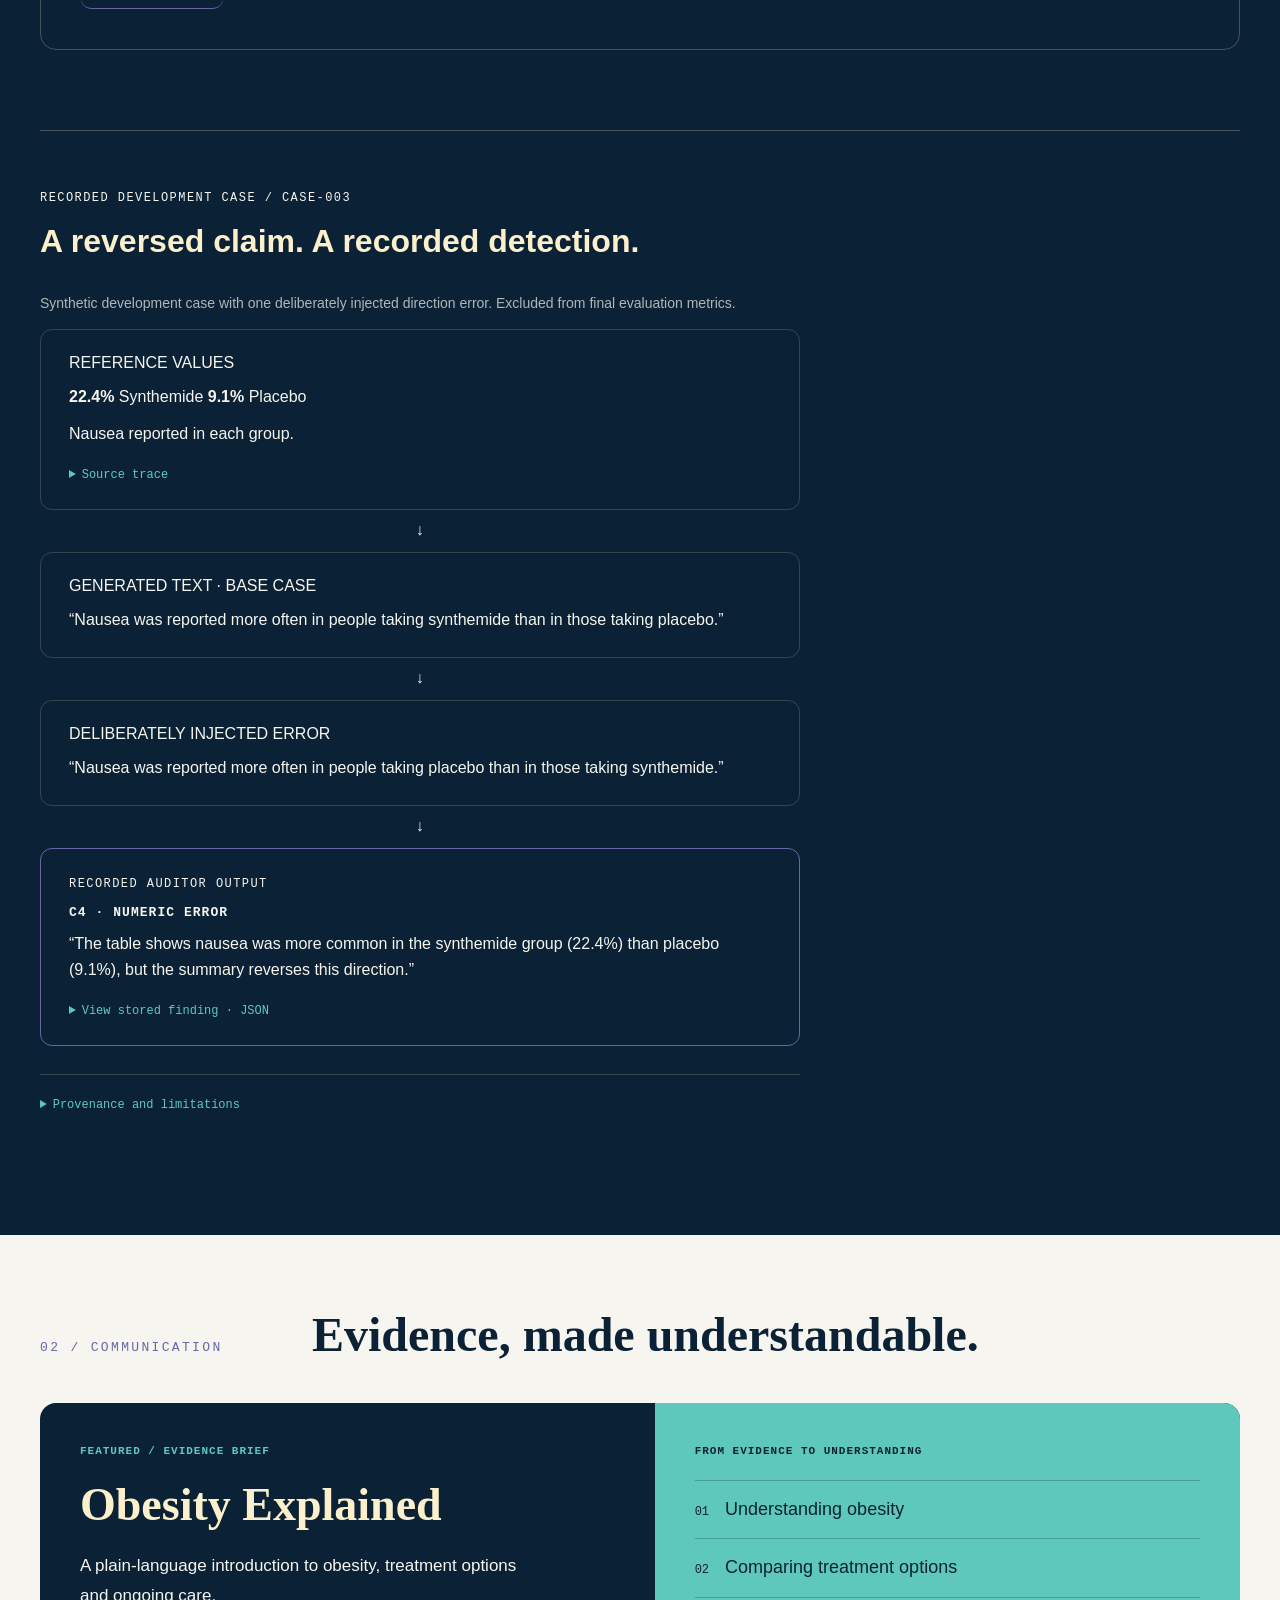
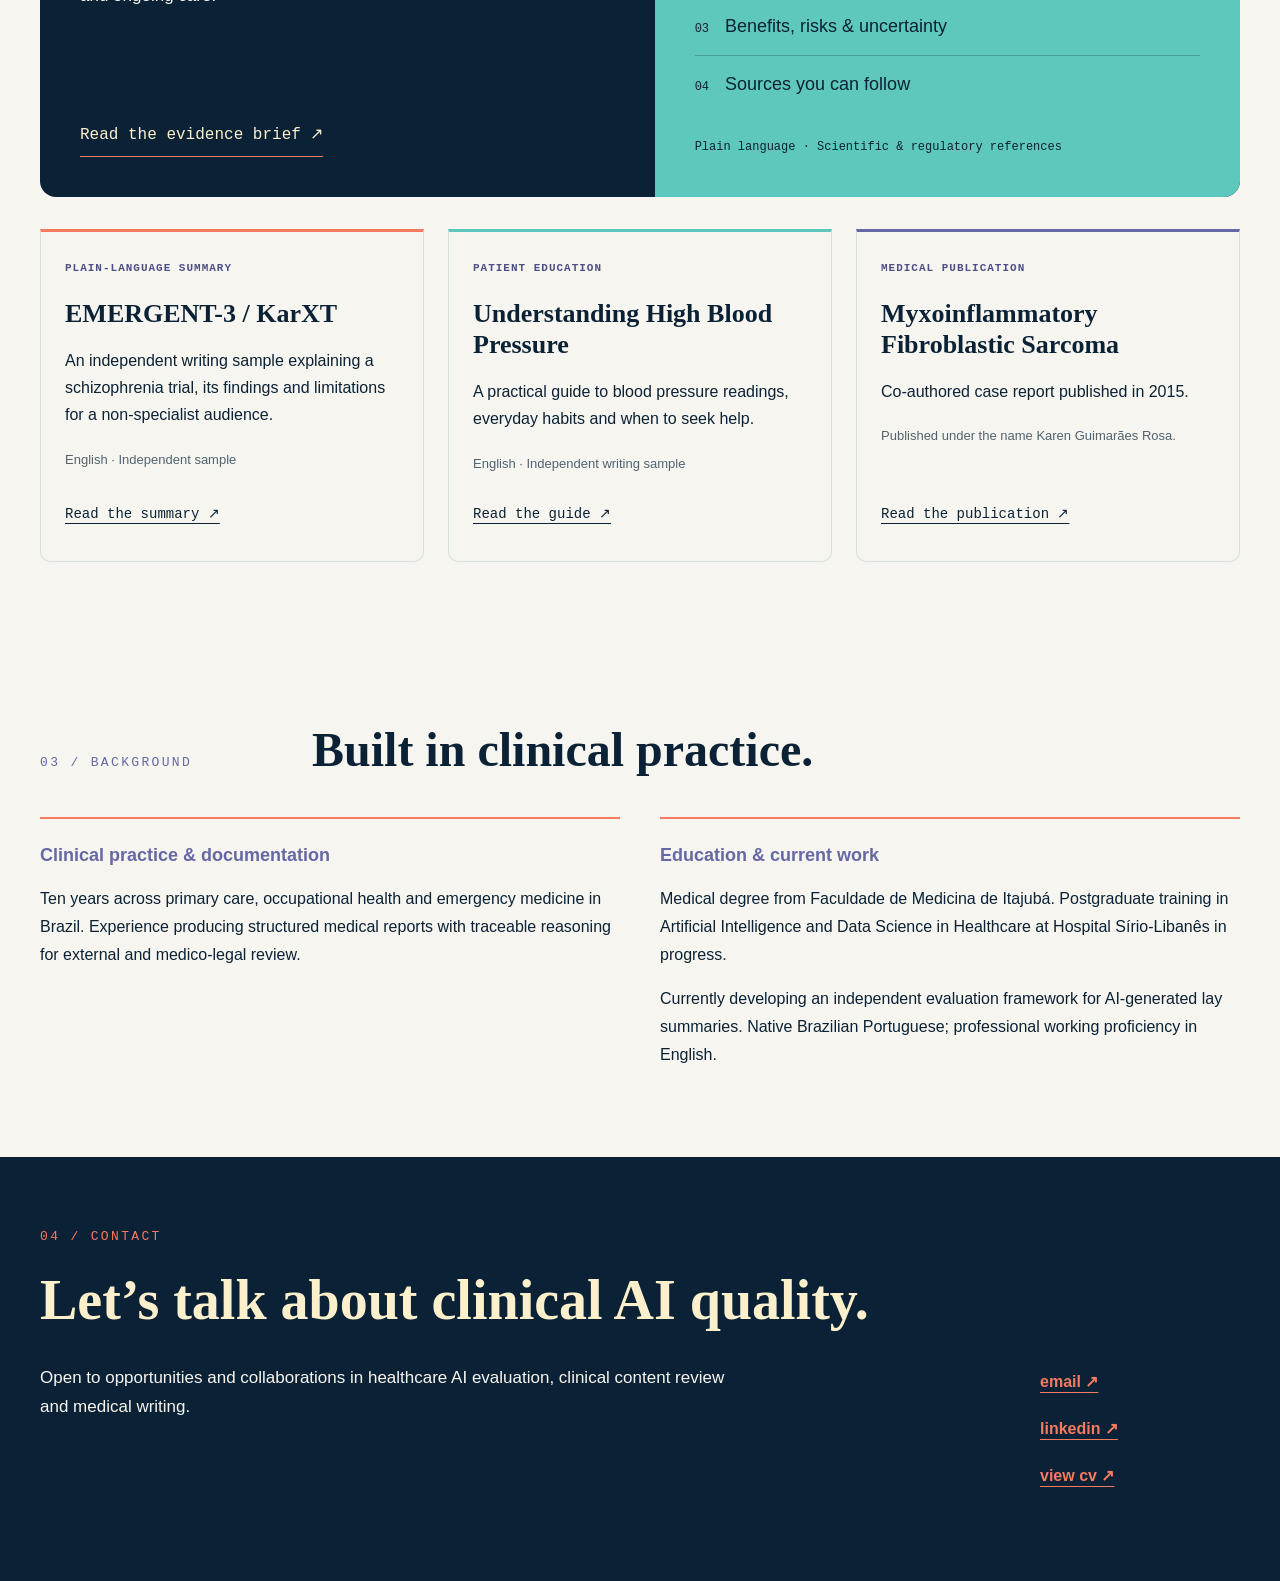
==== commit 0f0c4885: "Update index.html" ====
--- a/portfolio/index.html
+++ b/portfolio/index.html
@@ -372,12 +372,20 @@
 
   <div class="audit-trace">
 
-    <div class="audit-step">
-      <span class="claim-status">REFERENCE VALUES</span>
-      <p>
-        Nausea: 22.4% in the synthemide group;
-        9.1% in the placebo group.
-      </p>
+    <div class="audit-step audit-reference">
+      <span>REFERENCE VALUES</span>
+      <p class="audit-values">
+  <span>
+    <strong>22.4%</strong>
+    Synthemide
+  </span>
+  <span>
+    <strong>9.1%</strong>
+    Placebo
+  </span>
+</p>
+
+<p>Nausea reported in each group.</p>
 
       <details>
         <summary>Source trace</summary>
@@ -394,8 +402,8 @@
 
     <div class="audit-arrow">↓</div>
 
-    <div class="audit-step">
-      <span class="claim-status">GENERATED TEXT · BASE CASE</span>
+    <div class="audit-step audit-base">
+      <span>GENERATED TEXT · BASE CASE</span>
       <p>
         “Nausea was reported more often in people taking
         synthemide than in those taking placebo.”
@@ -404,8 +412,8 @@
 
     <div class="audit-arrow">↓</div>
 
-    <div class="audit-step">
-      <span class="claim-status">DELIBERATELY INJECTED ERROR</span>
+    <div class="audit-step audit-error">
+      <span>DELIBERATELY INJECTED ERROR</span>
       <p>
         “Nausea was reported more often in people taking
         placebo than in those taking synthemide.”
--- a/portfolio/portfolio.css
+++ b/portfolio/portfolio.css
@@ -1351,3 +1351,47 @@
     padding: 28px 24px;
   }
 }
+
+/* Mais destaque para o pipeline */
+
+.project-flow {
+  gap: 16px;
+}
+
+.project-flow .flow-step {
+  padding: 20px 18px;
+  gap: 14px;
+  border: 1px solid rgba(95, 200, 189, 0.35);
+  border-radius: 12px;
+  background: rgba(95, 200, 189, 0.06);
+  transition: background 0.2s, border-color 0.2s;
+}
+
+.project-flow .flow-step span {
+  font-size: 14px;
+  background: transparent;
+}
+
+.project-flow .flow-step strong {
+  font-size: 17px;
+  line-height: 1.4;
+  letter-spacing: 0.02em;
+}
+
+.project-flow .flow-step:hover,
+.project-flow .flow-step.active {
+  border-color: var(--teal);
+  background: rgba(95, 200, 189, 0.14);
+}
+
+.project-flow .flow-step:focus-visible {
+  outline: 2px solid var(--cream);
+  outline-offset: 4px;
+}
+
+@media (max-width: 480px) {
+  .project-flow {
+    grid-template-columns: 1fr;
+  }
+}
+
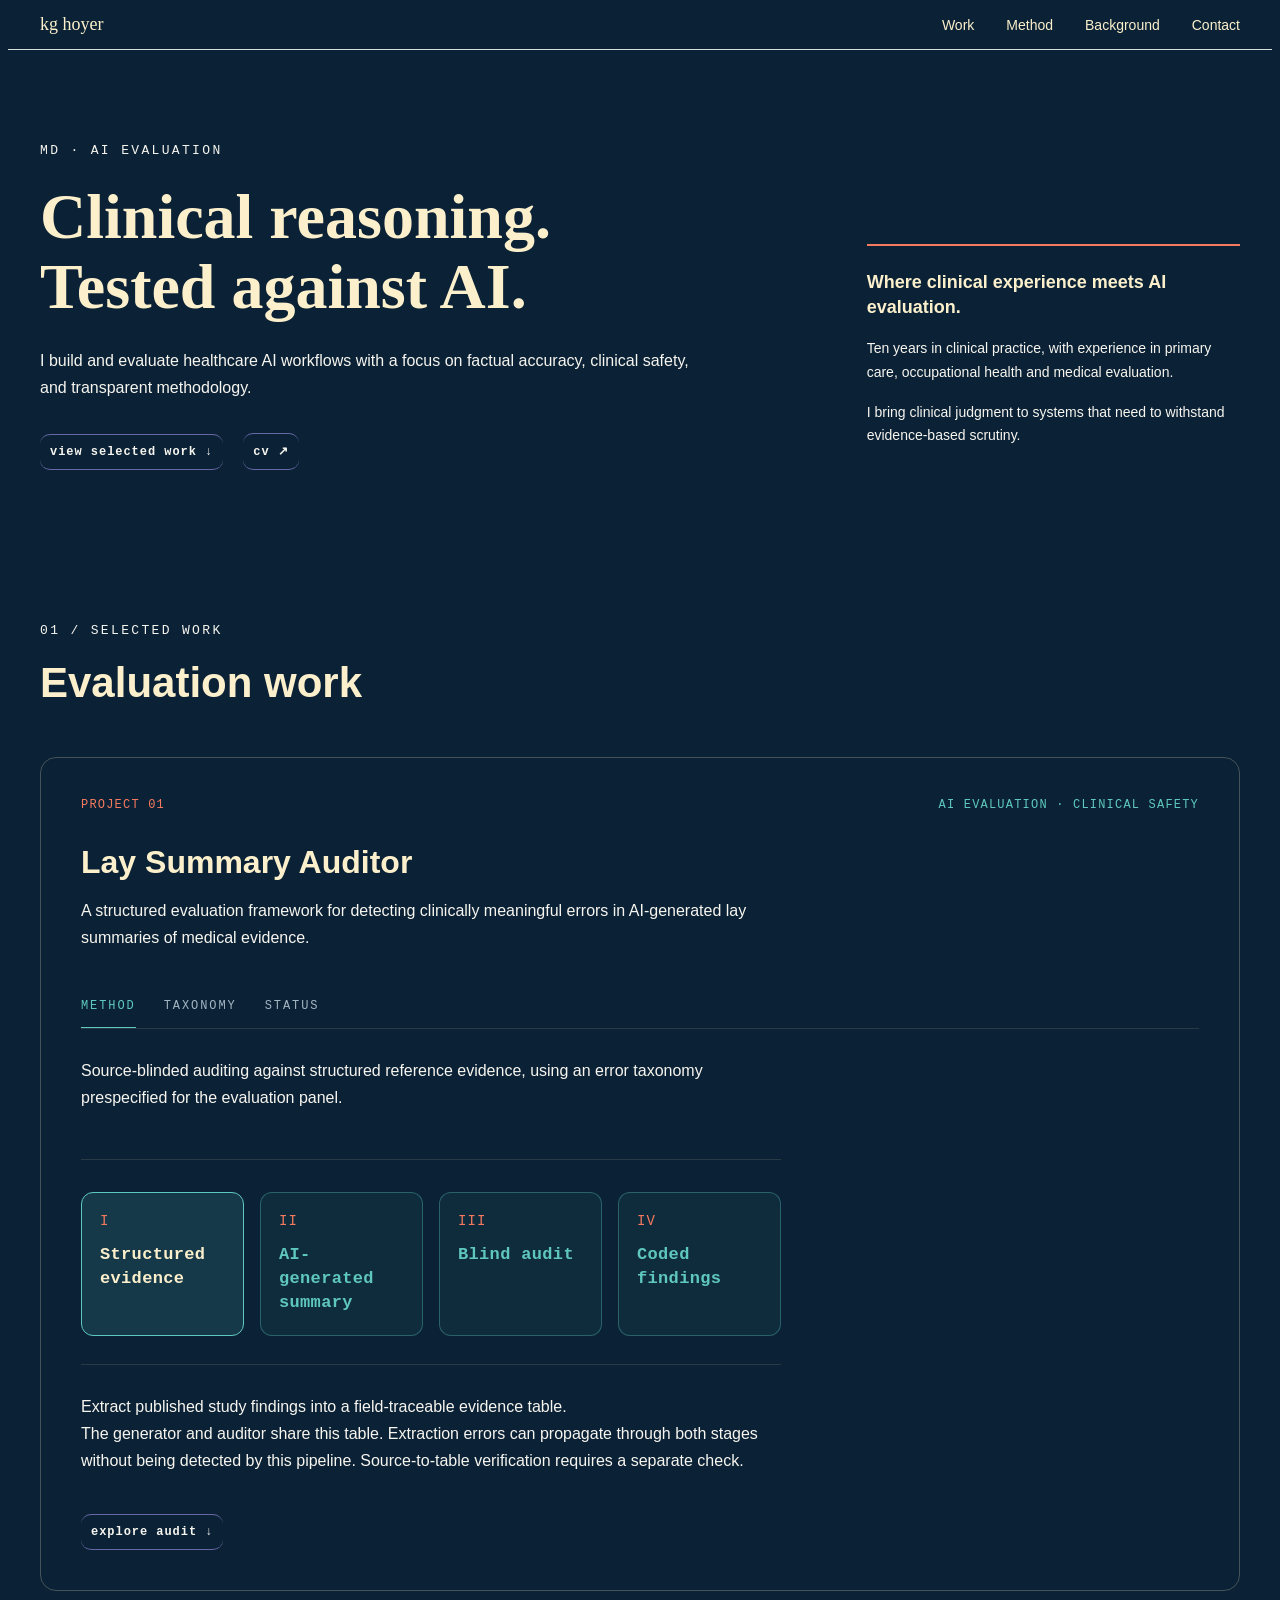
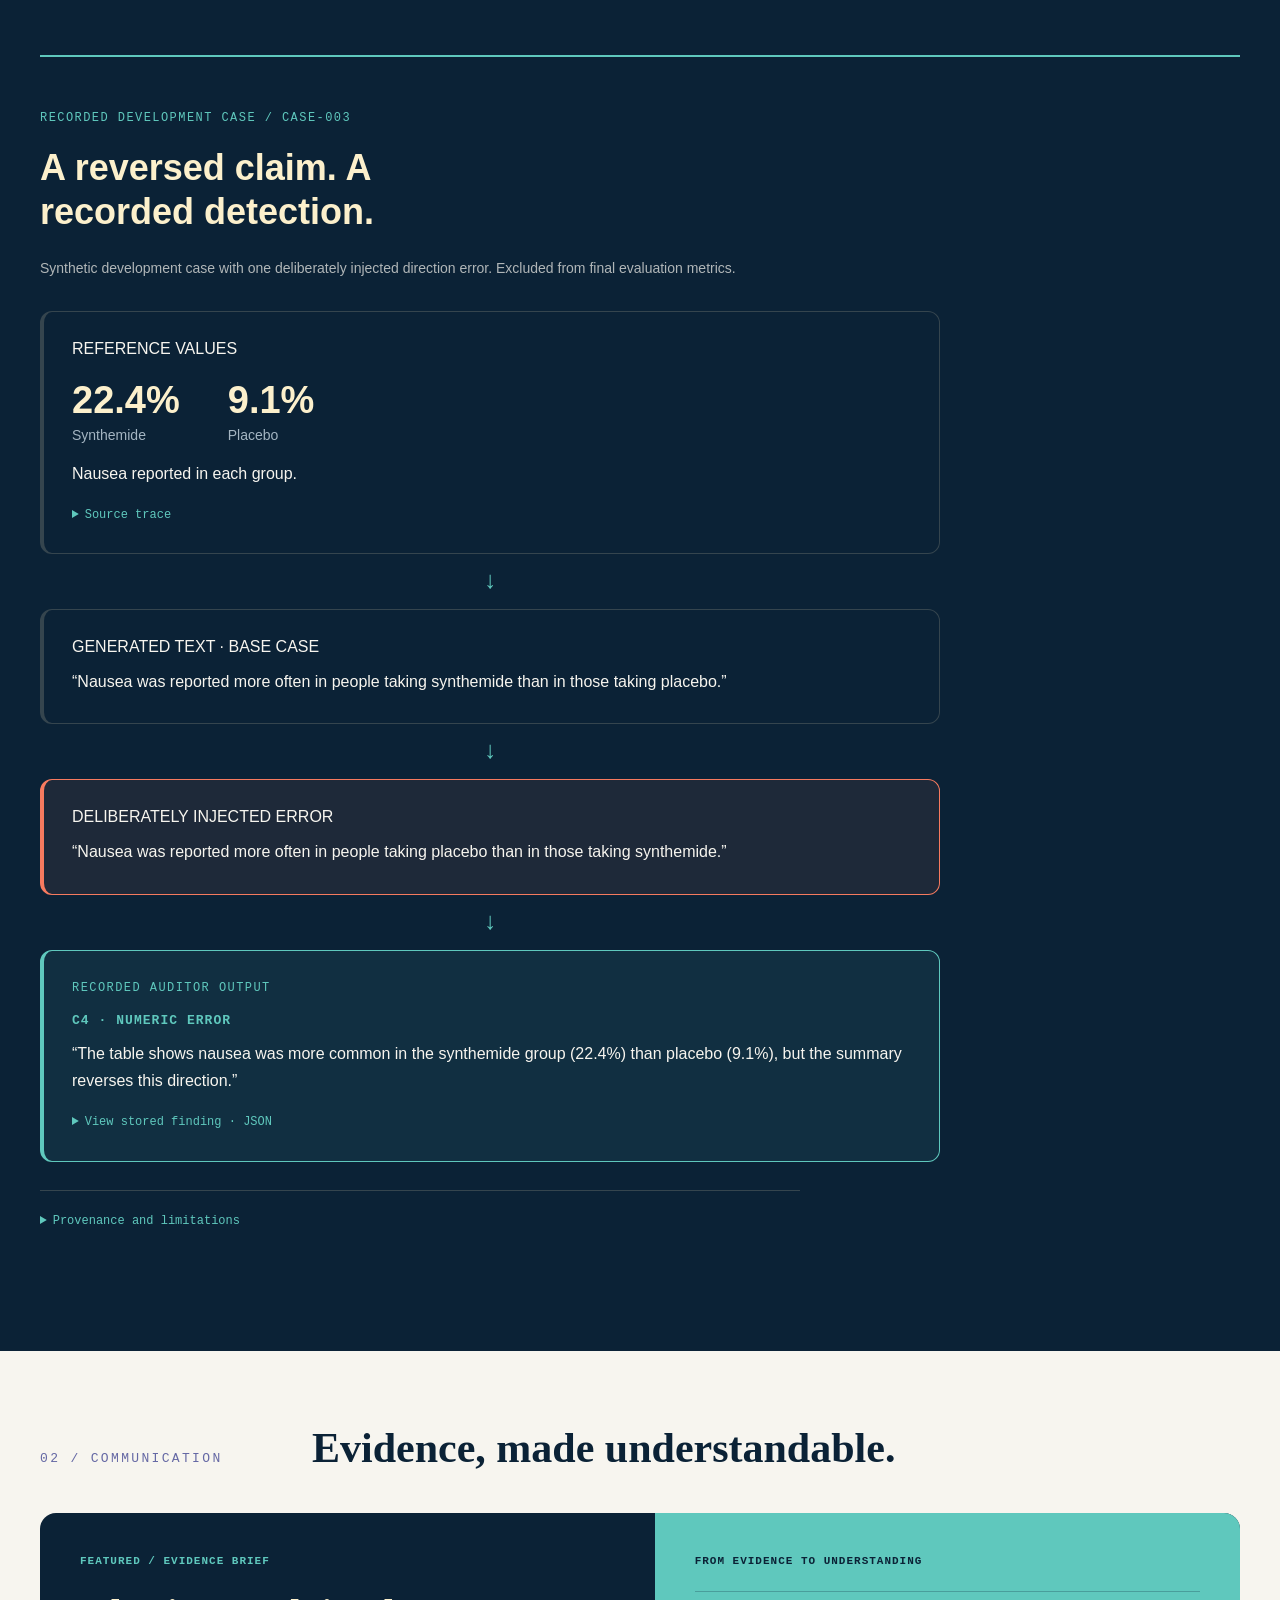
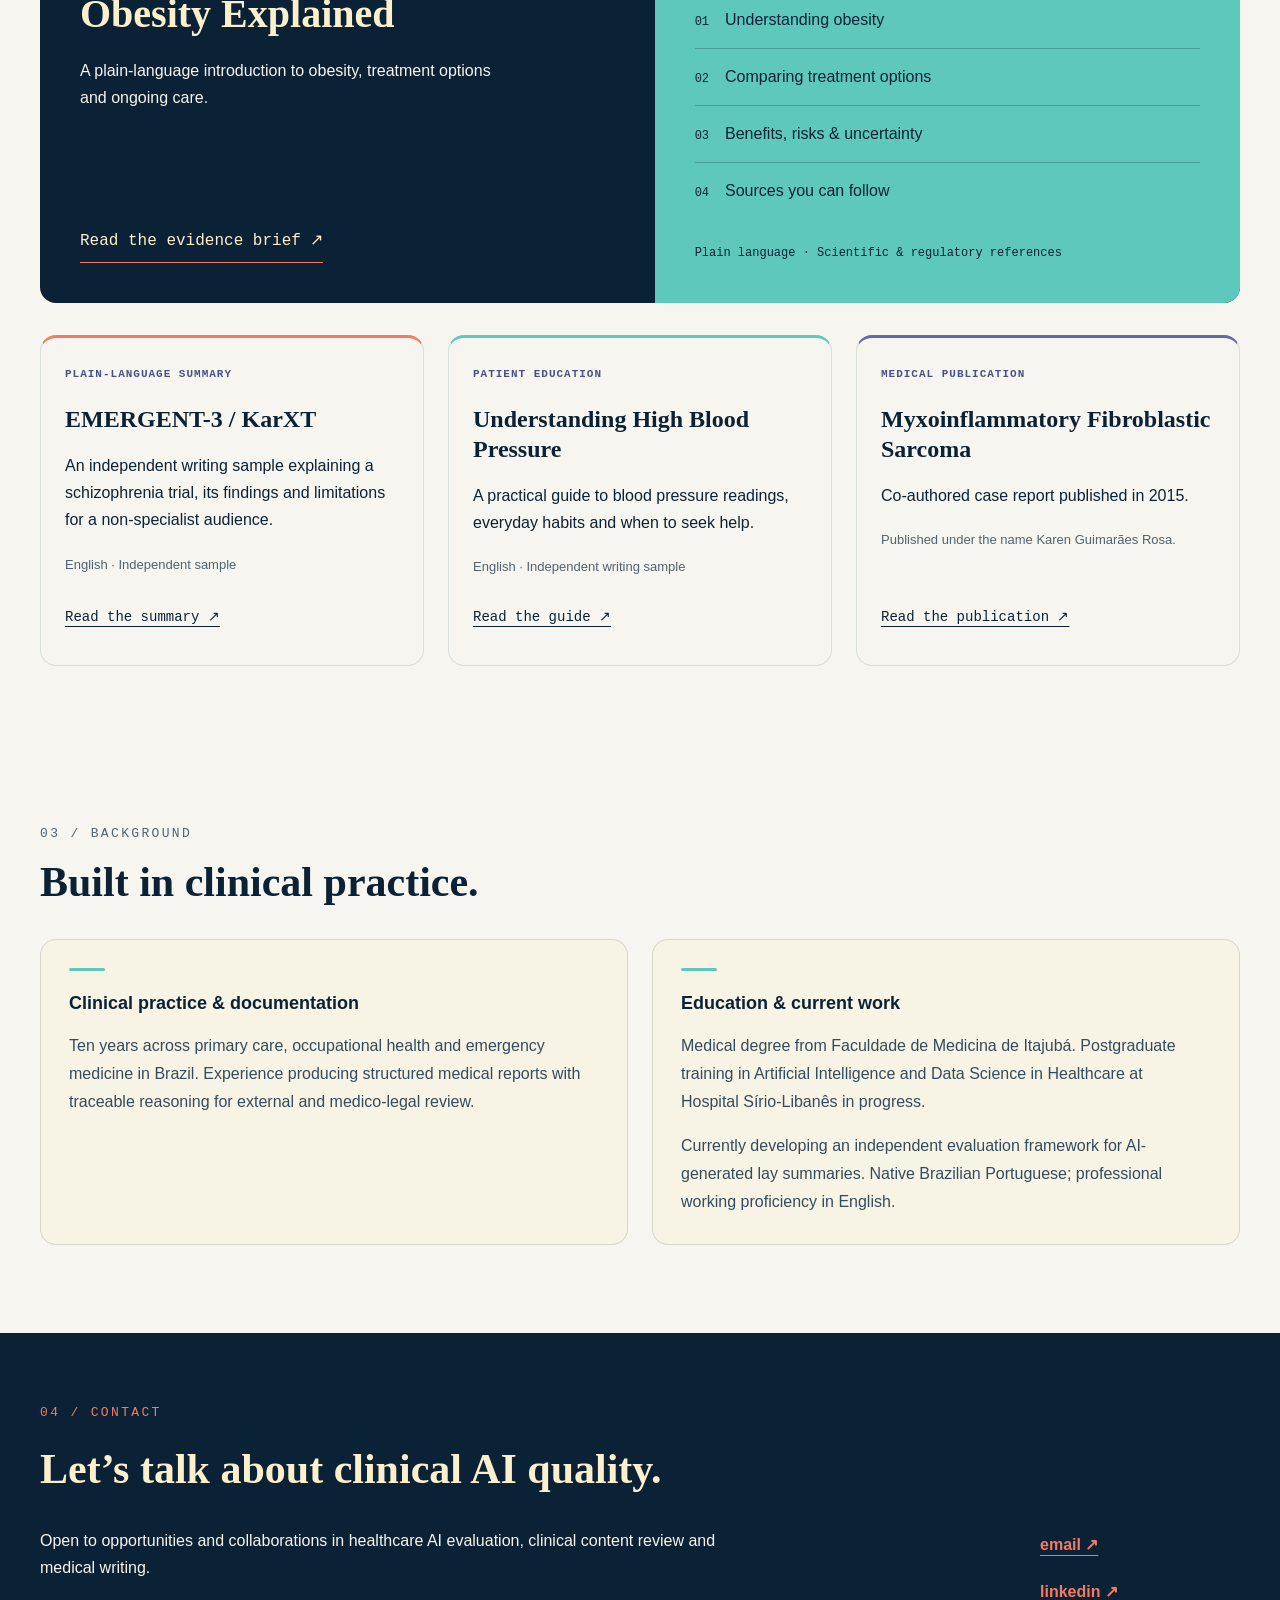
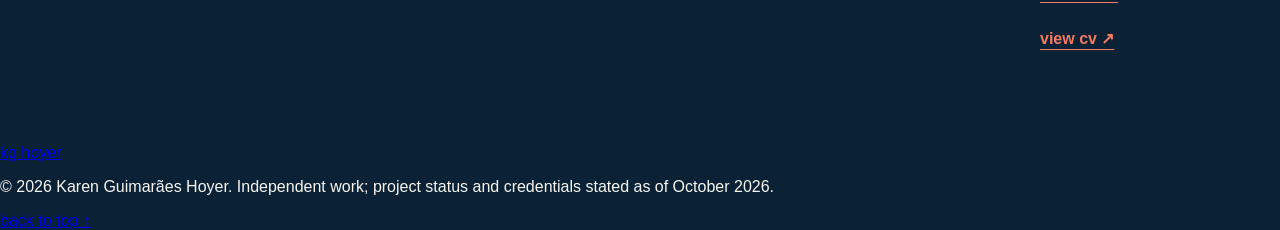
==== commit 7f5d5a84: "Update index.html" ====
--- a/portfolio/index.html
+++ b/portfolio/index.html
@@ -652,7 +652,21 @@
 </section>
       
       </main>
-    <footer></footer>
+    <footer class="site-footer">
+  <div class="site-footer-inner">
+    <a class="footer-signature" href="/">kg hoyer</a>
+
+    <p>
+      © 2026 Karen Guimarães Hoyer.
+      <span>
+        Independent work; project status and credentials
+        stated as of October 2026.
+      </span>
+    </p>
+
+    <a class="footer-top" href="#">back to top ↑</a>
+  </div>
+</footer>
     <script>
   const tabButtons = document.querySelectorAll(".tab-button");
   const tabContents = document.querySelectorAll(".tab-content");
--- a/portfolio/portfolio.css
+++ b/portfolio/portfolio.css
@@ -1395,3 +1395,263 @@
   }
 }
 
+/* Recorded development case */
+
+#audit-trace {
+  margin-top: 64px;
+  padding-top: 40px;
+  border-top: 2px solid var(--teal);
+}
+
+#audit-trace .case-label {
+  color: var(--teal);
+  line-height: 1.6;
+}
+
+#audit-trace h3 {
+  max-width: 24ch;
+  margin: 18px 0 24px;
+  font-size: clamp(30px, 4vw, 44px);
+  line-height: 1.15;
+}
+
+#audit-trace .audit-trace {
+  max-width: 900px;
+  margin-top: 32px;
+}
+
+#audit-trace .audit-step {
+  padding: 28px;
+  border-left-width: 4px;
+}
+
+#audit-trace .claim-status {
+  display: block;
+  color: var(--cream);
+  font-size: 12px;
+  line-height: 1.6;
+}
+
+#audit-trace .audit-step p {
+  font-size: 18px;
+  line-height: 1.65;
+}
+
+#audit-trace .audit-values {
+  display: flex;
+  flex-wrap: wrap;
+  gap: 24px 48px;
+  margin-top: 20px;
+}
+
+#audit-trace .audit-values span {
+  display: flex;
+  flex-direction: column;
+  color: var(--muted);
+  font-size: 14px;
+}
+
+#audit-trace .audit-values strong {
+  color: var(--cream);
+  font-size: clamp(32px, 5vw, 44px);
+  line-height: 1.2;
+}
+
+#audit-trace .audit-error {
+  border-color: var(--coral);
+  background: rgba(246, 122, 95, 0.08);
+}
+
+#audit-trace .audit-error .claim-status {
+  color: var(--coral);
+}
+
+#audit-trace .audit-finding {
+  border-color: var(--teal);
+  background: rgba(95, 200, 189, 0.08);
+}
+
+#audit-trace .audit-finding .claim-status,
+#audit-trace .audit-finding strong {
+  color: var(--teal);
+}
+
+#audit-trace .audit-arrow {
+  padding: 14px 0;
+  color: var(--teal);
+  font-size: 24px;
+}
+
+#audit-trace details p {
+  font-size: 14px;
+}
+
+@media (max-width: 600px) {
+  #audit-trace .audit-step {
+    padding: 22px 18px;
+  }
+}
+
+/* Elevação dos três cards */
+
+.communication-card {
+  background: var(--paper, #f7f5ef);
+  border-radius: 16px;
+  transition:
+    transform 0.25s ease,
+    box-shadow 0.25s ease;
+}
+
+@media (hover: hover) and (pointer: fine) {
+  .communication-card:hover {
+    transform: translateY(-8px);
+    box-shadow: 0 16px 32px rgba(11, 34, 54, 0.16);
+  }
+}
+
+.communication-card:focus-within {
+  transform: translateY(-8px);
+  box-shadow: 0 16px 32px rgba(11, 34, 54, 0.16);
+}
+
+@media (prefers-reduced-motion: reduce) {
+  .communication-card {
+    transition: none;
+  }
+
+  .communication-card:hover,
+  .communication-card:focus-within {
+    transform: none;
+  }
+}
+
+/* Ajuste fino da tipografia */
+
+.hero h1 {
+  font-size: clamp(36px, 5.5vw, 64px);
+  line-height: 1.1;
+}
+
+.work h2,
+.communication h2,
+.background h2,
+.contact h2 {
+  font-size: clamp(28px, 3.5vw, 42px);
+  line-height: 1.2;
+}
+
+.project-card h3 {
+  font-size: clamp(28px, 3vw, 32px);
+}
+
+.communication-feature h3 {
+  font-size: clamp(30px, 3.5vw, 40px);
+  line-height: 1.15;
+}
+
+.communication-card h3 {
+  font-size: 24px;
+  line-height: 1.25;
+}
+
+.hero-description,
+.project-intro,
+.tab-content p,
+.flow-description,
+#taxonomy .taxonomy-description,
+.contact-description,
+.communication-feature-copy > p:not(.communication-kicker) {
+  font-size: 16px;
+  line-height: 1.7;
+}
+
+.communication-feature-panel li {
+  font-size: 16px;
+  line-height: 1.5;
+}
+
+#audit-trace h3 {
+  font-size: clamp(28px, 3.5vw, 36px);
+  line-height: 1.2;
+}
+
+#audit-trace .audit-step p {
+  font-size: 16px;
+  line-height: 1.7;
+}
+
+#audit-trace .audit-values strong {
+  font-size: clamp(30px, 4vw, 38px);
+}
+
+#audit-trace details p {
+  font-size: 14px;
+}
+
+/* Background — layout e acentos */
+
+.background {
+  background: var(--paper, #f7f5ef);
+  color: var(--ink);
+}
+
+.background-header {
+  grid-template-columns: 1fr;
+  gap: 16px;
+  margin-bottom: 32px;
+}
+
+.background .section-label {
+  color: #506372;
+}
+
+.background-grid {
+  grid-template-columns: repeat(2, minmax(0, 1fr));
+  gap: 24px;
+  align-items: stretch;
+}
+
+.background-grid article {
+  padding: 28px;
+  border: 1px solid rgba(11, 34, 54, 0.14);
+  border-radius: 16px;
+  background: rgba(252, 240, 204, 0.3);
+}
+
+.background-grid article::before {
+  content: "";
+  display: block;
+  width: 36px;
+  height: 3px;
+  margin-bottom: 20px;
+  border-radius: 3px;
+  background: var(--teal);
+}
+
+.background-grid h3 {
+  margin: 0 0 16px;
+  color: var(--ink);
+  font-size: 18px;
+  line-height: 1.4;
+}
+
+.background-grid p {
+  max-width: 58ch;
+  color: #344b5d;
+  font-size: 16px;
+  line-height: 1.75;
+}
+
+@media (max-width: 800px) {
+  .background-inner {
+    padding: 48px 24px 56px;
+  }
+
+  .background-grid {
+    grid-template-columns: 1fr;
+  }
+
+  .background-grid article {
+    padding: 24px;
+  }
+}
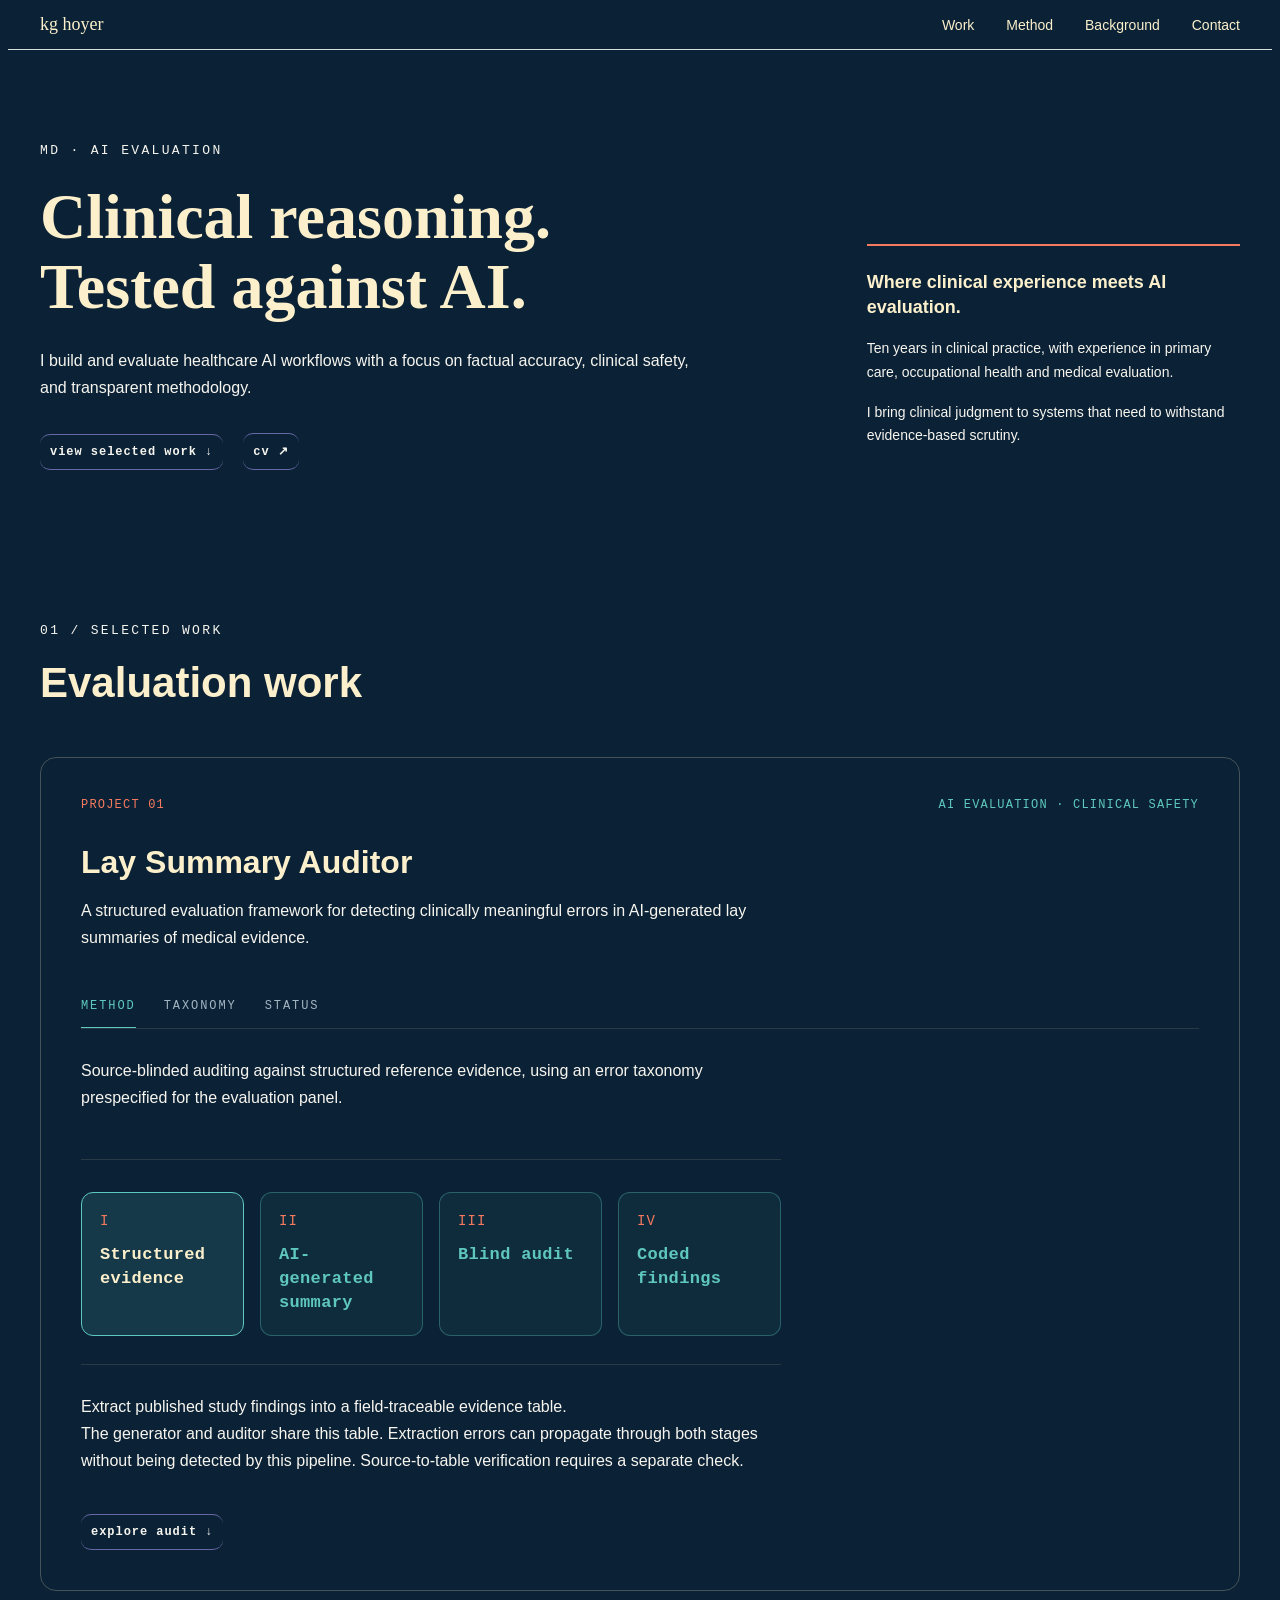
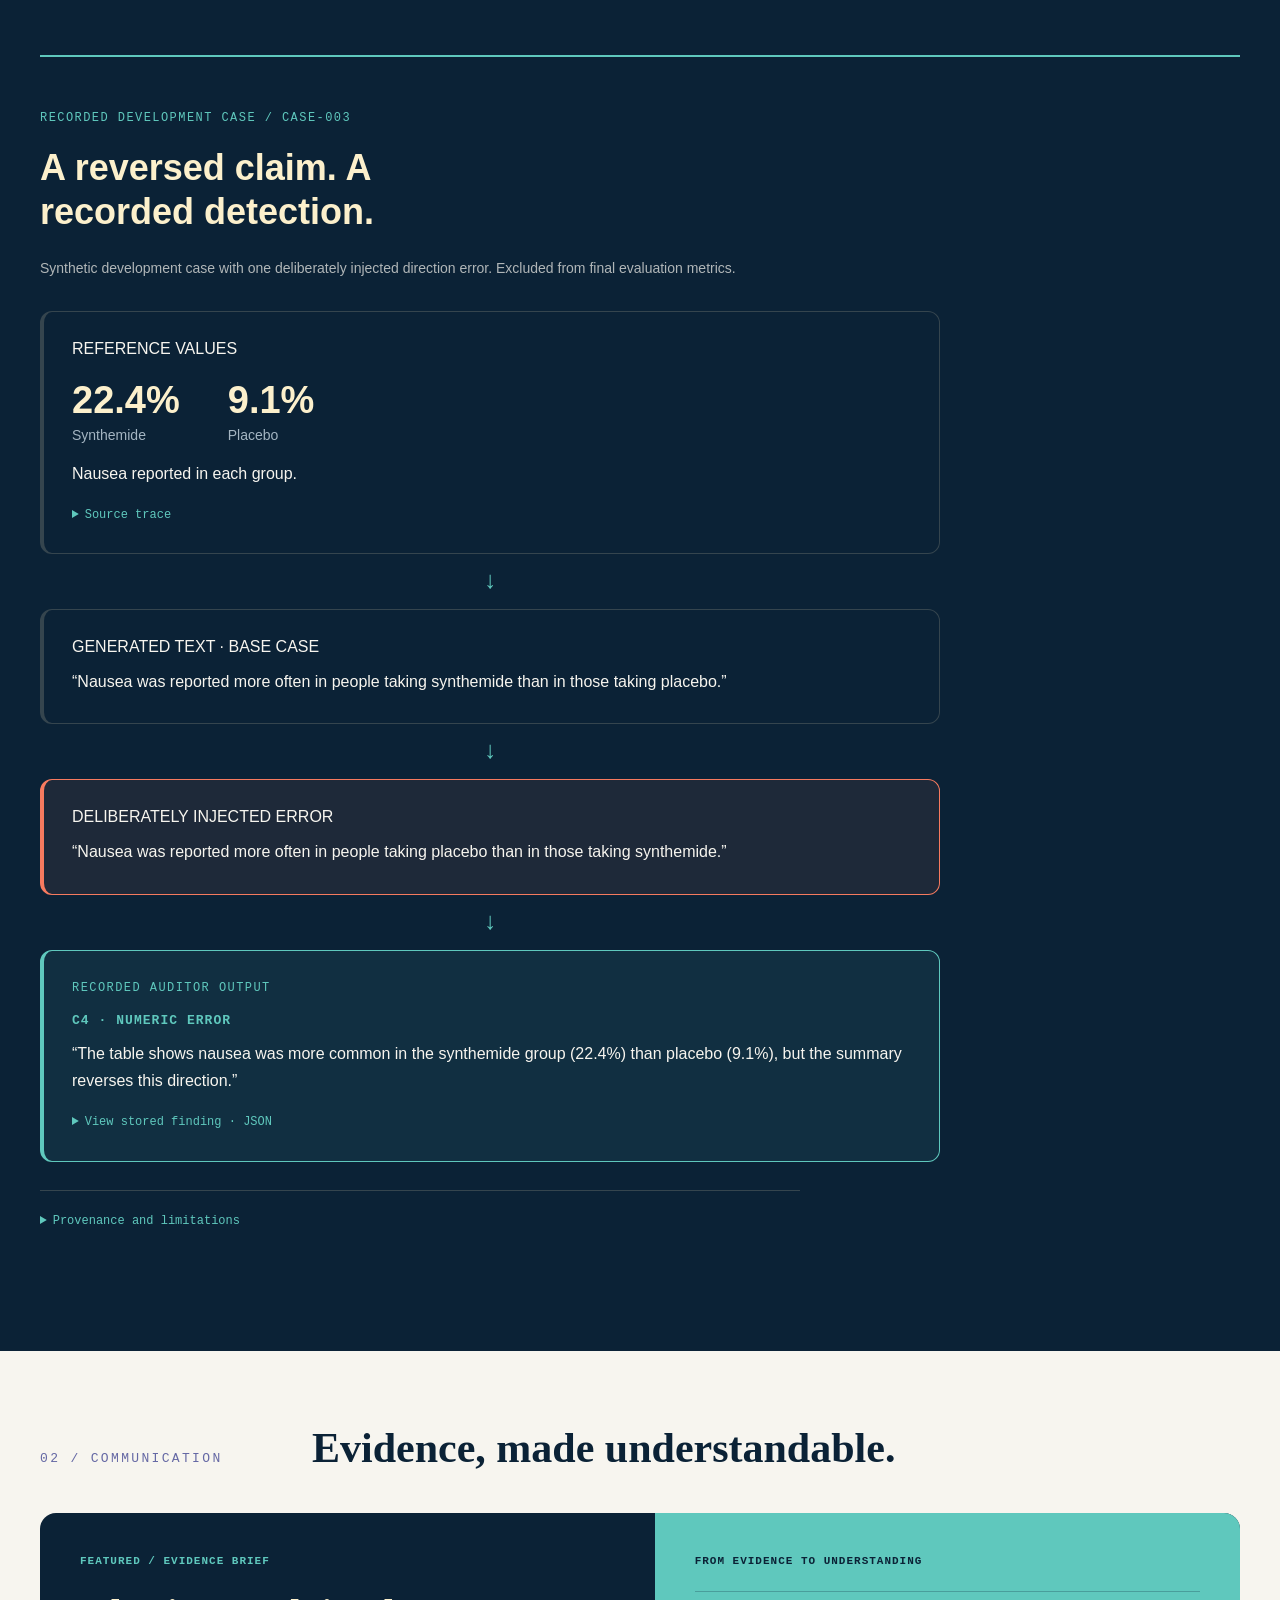
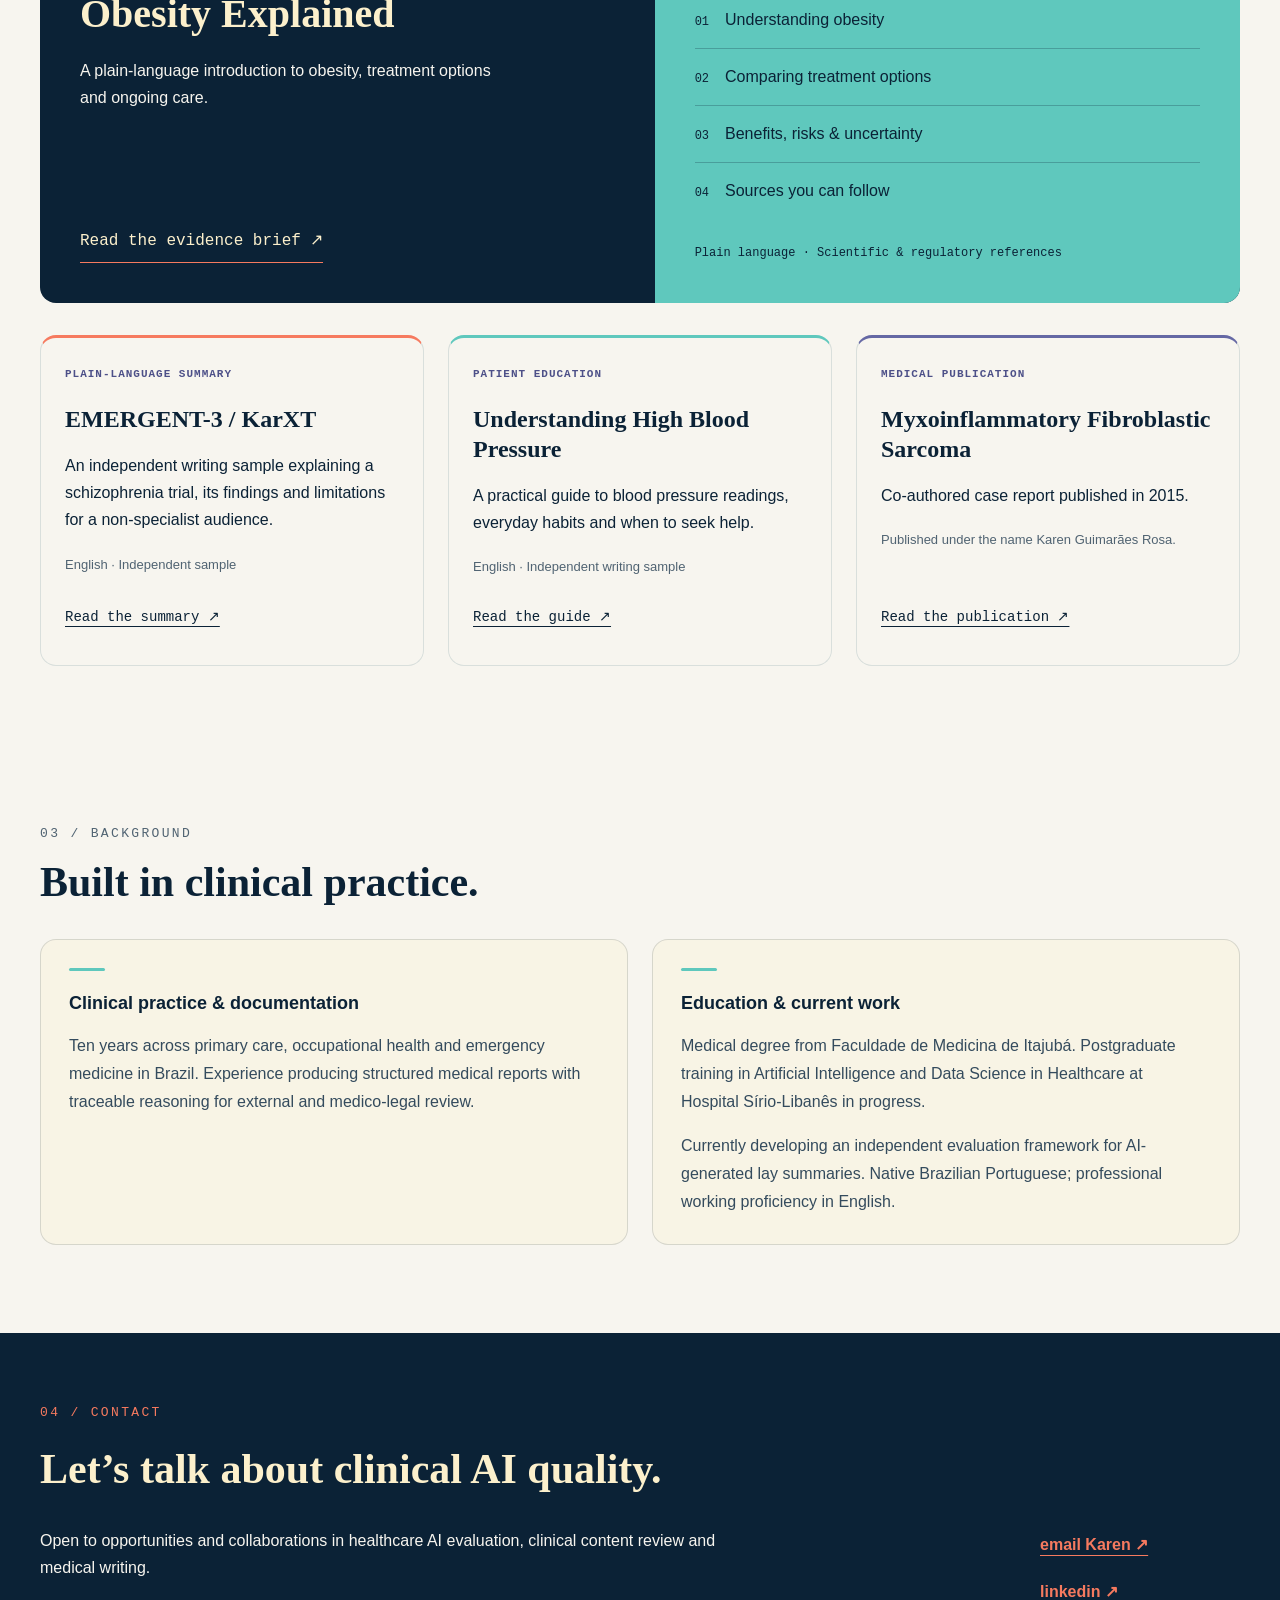
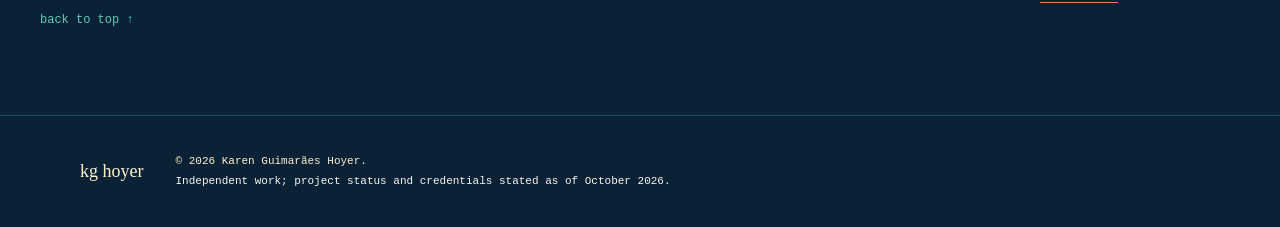
==== commit 3fb5cf7e: "Update index.html" ====
--- a/portfolio/index.html
+++ b/portfolio/index.html
@@ -627,6 +627,7 @@
 
 <section class="contact" id="contact">
   <p class="section-label">04 / CONTACT</p>
+
   <h2>Let’s talk about clinical AI quality.</h2>
 
   <div class="contact-layout">
@@ -637,17 +638,18 @@
 
     <div class="contact-links">
       <a href="mailto:karenguimaraeshoyer@gmail.com">
-        email ↗
+        email Karen ↗
       </a>
+
       <a href="https://www.linkedin.com/in/karenguimaraeshoyer/"
          target="_blank" rel="noopener">
         linkedin ↗
       </a>
-      <a href="/Karen_Hoyer_CV.pdf"
-         target="_blank" rel="noopener">
-        view cv ↗
-      </a>
-    </div>
+    </div>
+  </div>
+
+  <div class="contact-back">
+    <a class="footer-top" href="#">back to top ↑</a>
   </div>
 </section>
       
@@ -663,8 +665,6 @@
         stated as of October 2026.
       </span>
     </p>
-
-    <a class="footer-top" href="#">back to top ↑</a>
   </div>
 </footer>
     <script>
--- a/portfolio/portfolio.css
+++ b/portfolio/portfolio.css
@@ -1655,3 +1655,70 @@
     padding: 24px;
   }
 }
+
+/* Footer */
+
+.site-footer {
+  padding: 36px 40px;
+  border-top: 1px solid rgba(95, 200, 189, 0.25);
+  background: var(--ink);
+  color: var(--cream);
+}
+
+.site-footer-inner {
+  max-width: 1120px;
+  margin: 0 auto;
+  display: grid;
+  grid-template-columns: auto 1fr auto;
+  align-items: center;
+  gap: 32px;
+}
+
+.footer-signature {
+  color: var(--cream);
+  font-family: Zapfino, cursive;
+  font-size: 18px;
+  font-weight: normal;
+  text-decoration: none;
+  white-space: nowrap;
+}
+
+.site-footer p {
+  margin: 0;
+  font-family: "Courier New", Courier, monospace;
+  font-size: 11px;
+  line-height: 1.8;
+}
+
+.site-footer p span {
+  display: block;
+  color: var(--paper, #f7f5ef);
+}
+
+.footer-top {
+  color: var(--teal);
+  font-family: "Courier New", Courier, monospace;
+  font-size: 12px;
+  text-decoration: none;
+  white-space: nowrap;
+}
+
+.site-footer a:hover {
+  color: var(--coral);
+}
+
+.site-footer a:focus-visible {
+  outline: 2px solid var(--teal);
+  outline-offset: 6px;
+}
+
+@media (max-width: 700px) {
+  .site-footer {
+    padding: 32px 24px;
+  }
+
+  .site-footer-inner {
+    grid-template-columns: 1fr;
+    gap: 24px;
+  }
+}
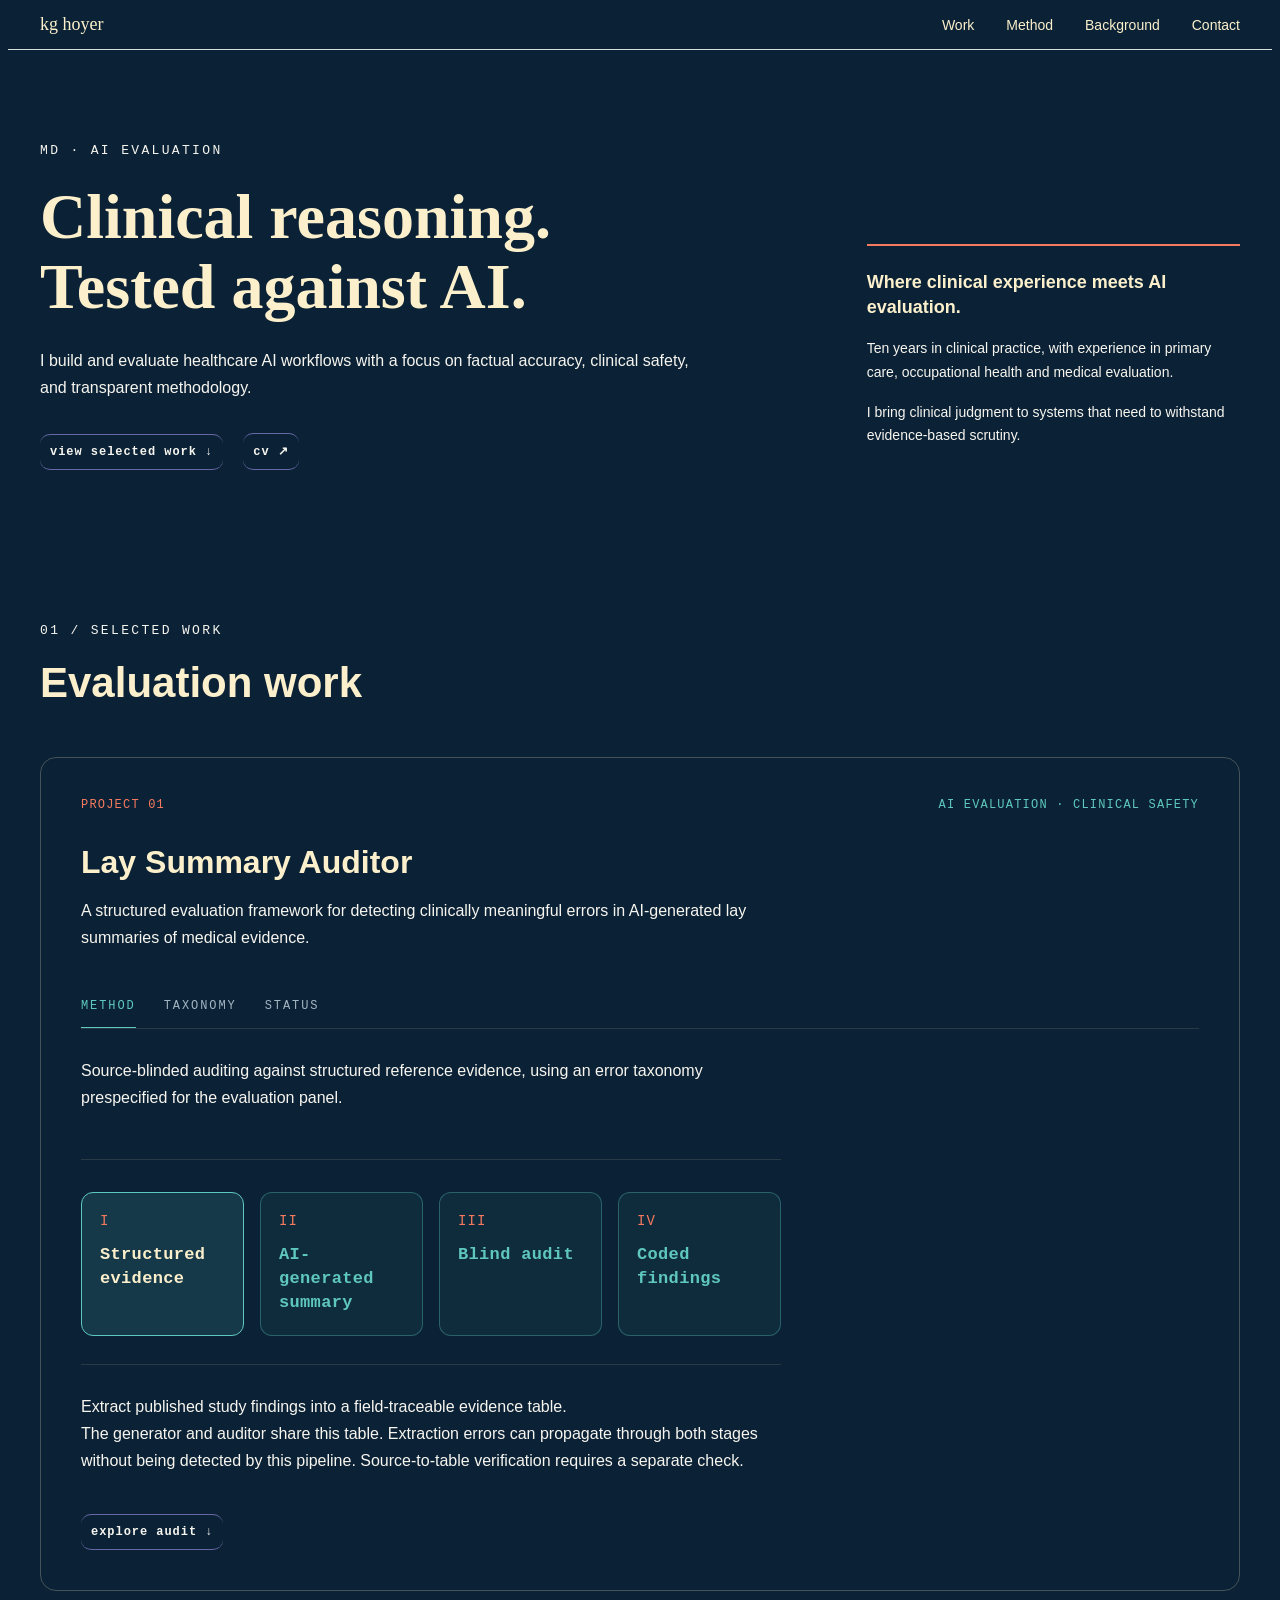
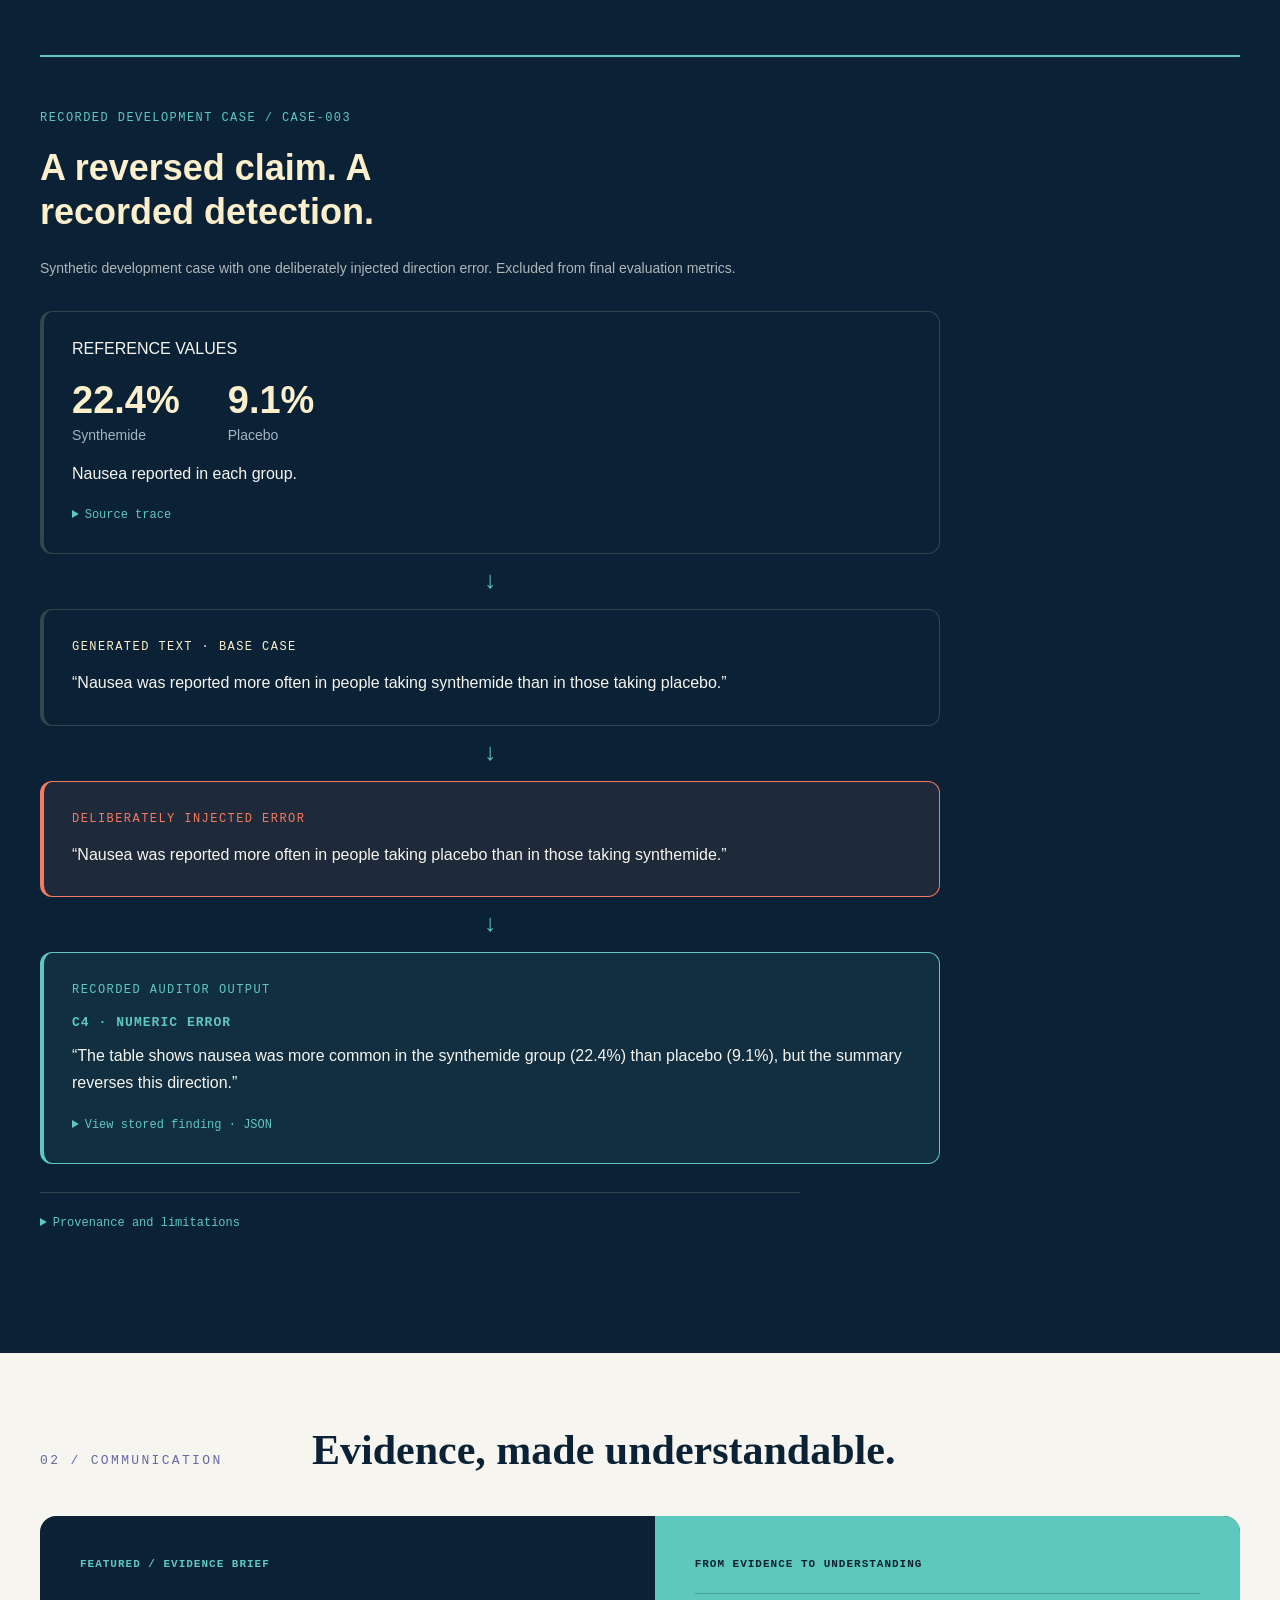
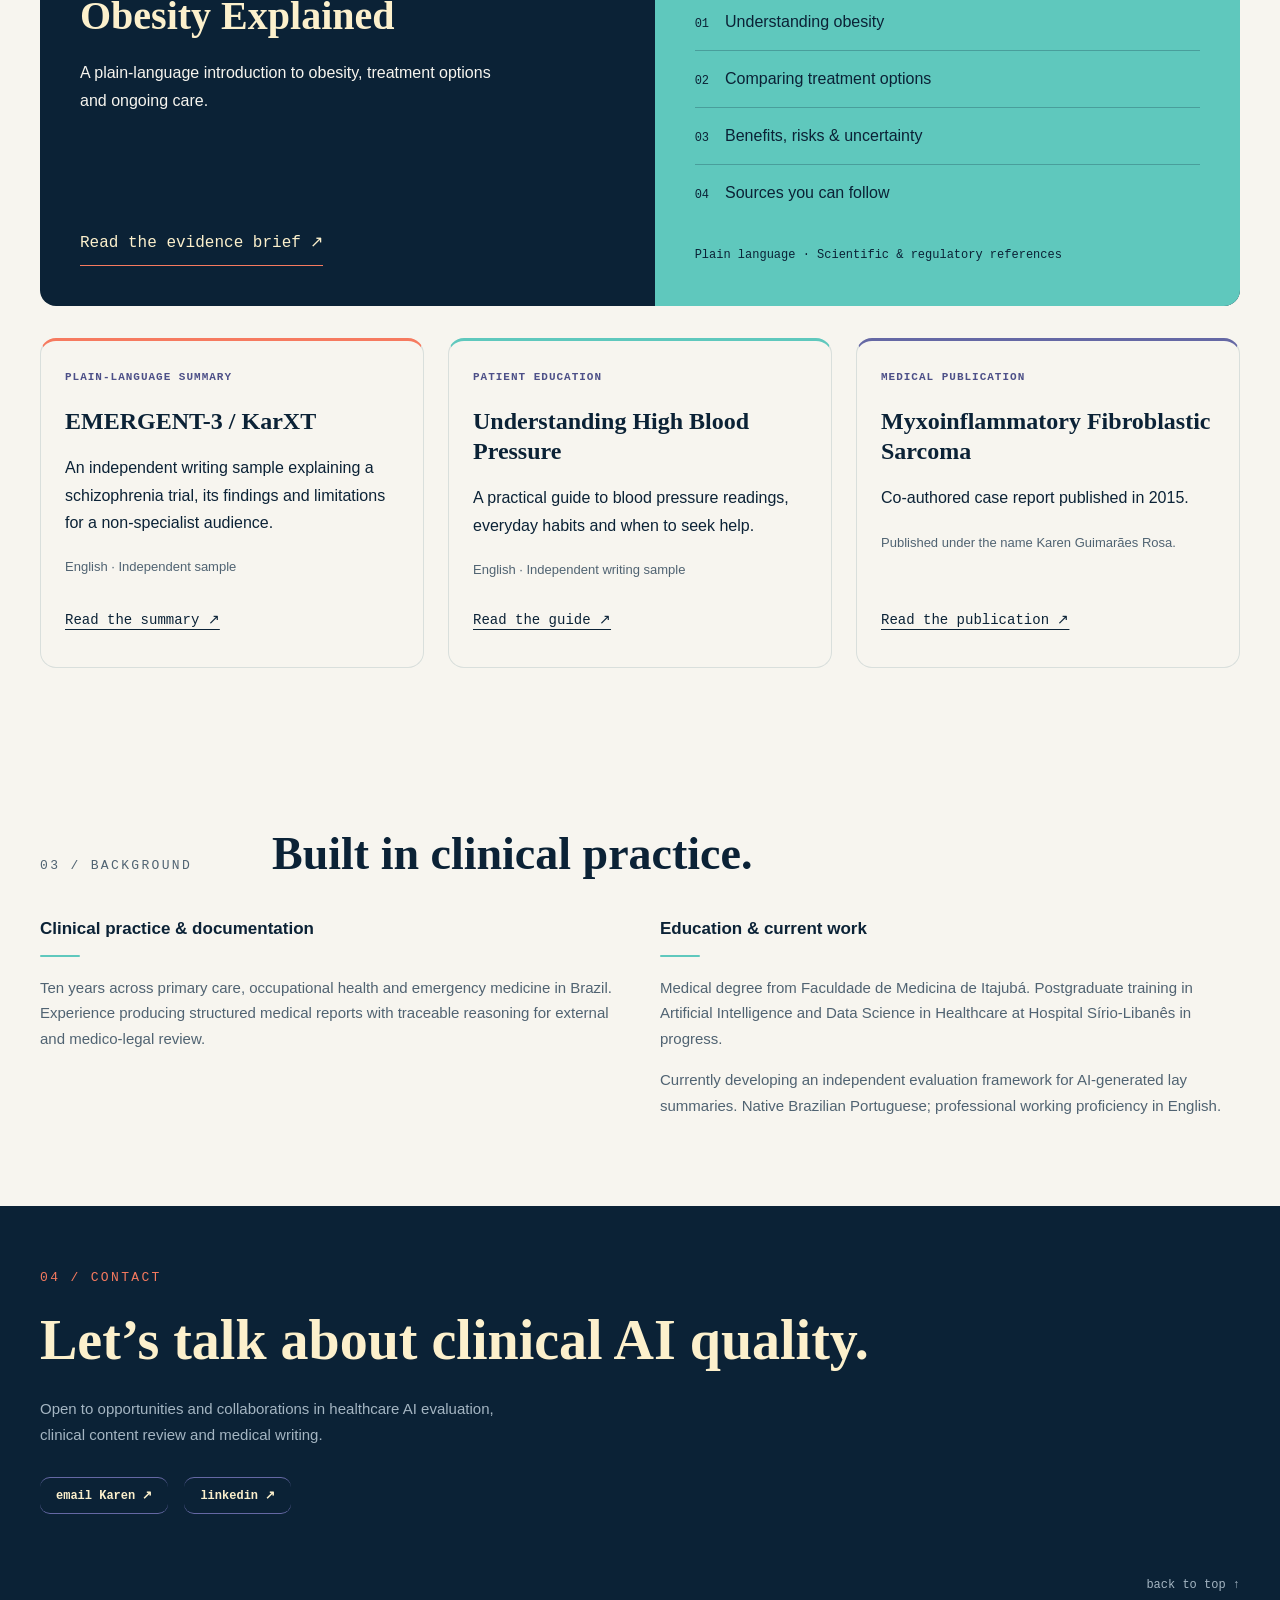
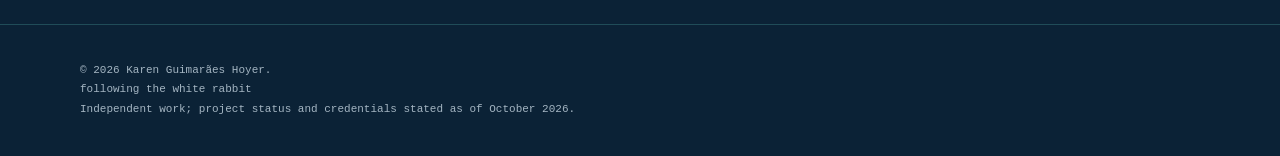
==== commit cefceae9: "Update index.html" ====
--- a/portfolio/index.html
+++ b/portfolio/index.html
@@ -403,7 +403,7 @@
     <div class="audit-arrow">↓</div>
 
     <div class="audit-step audit-base">
-      <span>GENERATED TEXT · BASE CASE</span>
+      <span class="claim-status">GENERATED TEXT · BASE CASE</span>
       <p>
         “Nausea was reported more often in people taking
         synthemide than in those taking placebo.”
@@ -413,7 +413,7 @@
     <div class="audit-arrow">↓</div>
 
     <div class="audit-step audit-error">
-      <span>DELIBERATELY INJECTED ERROR</span>
+      <span class="claim-status">DELIBERATELY INJECTED ERROR</span>
       <p>
         “Nausea was reported more often in people taking
         placebo than in those taking synthemide.”
@@ -654,19 +654,21 @@
 </section>
       
       </main>
+    
     <footer class="site-footer">
   <div class="site-footer-inner">
-    <a class="footer-signature" href="/">kg hoyer</a>
-
     <p>
       © 2026 Karen Guimarães Hoyer.
-      <span>
+      <span class="footer-motto">following the white rabbit</span>
+
+      <span class="footer-note">
         Independent work; project status and credentials
         stated as of October 2026.
       </span>
     </p>
   </div>
-</footer>
+</footer>    
+    
     <script>
   const tabButtons = document.querySelectorAll(".tab-button");
   const tabContents = document.querySelectorAll(".tab-content");
--- a/portfolio/portfolio.css
+++ b/portfolio/portfolio.css
@@ -1722,3 +1722,178 @@
     gap: 24px;
   }
 }
+
+/* Background: linha depois do título */
+
+.background-grid article::before {
+  content: none;
+}
+
+.background-grid h3 {
+  margin-bottom: 20px;
+}
+
+.background-grid h3::after {
+  content: "";
+  display: block;
+  width: 36px;
+  height: 3px;
+  margin-top: 16px;
+  border-radius: 3px;
+  background: var(--teal);
+}
+
+/* Contact: título protagonista */
+
+.contact {
+  padding-top: 64px;
+  padding-bottom: 24px;
+}
+
+.contact h2 {
+  max-width: 900px;
+  margin-bottom: 24px;
+  font-size: clamp(36px, 4.8vw, 56px);
+  line-height: 1.12;
+}
+
+.contact-layout {
+  display: flex;
+  flex-direction: column;
+  gap: 28px;
+}
+
+.contact .contact-description {
+  max-width: 60ch;
+  margin: 0;
+  color: var(--muted, #a4b5c2);
+  font-size: 15px;
+  font-weight: normal;
+  line-height: 1.75;
+}
+
+.contact-links {
+  flex-direction: row;
+  flex-wrap: wrap;
+  gap: 16px;
+}
+
+.contact-links a {
+  padding: 10px 16px;
+  border: 1px solid var(--purple);
+  border-left: 0;
+  border-right: 0;
+  border-radius: 10px;
+  color: var(--cream);
+  font-family: "Courier New", Courier, monospace;
+  font-size: 12px;
+  font-weight: bold;
+  text-decoration: none;
+}
+
+.contact-links a:hover {
+  color: var(--teal);
+  border-color: var(--teal);
+}
+
+/* Back to top acima da linha do rodapé */
+
+.contact-back {
+  display: flex;
+  justify-content: flex-end;
+  margin-top: 56px;
+}
+
+.contact-back .footer-top {
+  padding: 8px 0;
+  color: var(--muted, #a4b5c2);
+}
+
+.contact-back .footer-top:hover {
+  color: var(--teal);
+}
+
+/* Rodapé com texto discreto */
+
+.site-footer-inner {
+  grid-template-columns: auto minmax(0, 1fr);
+}
+
+.site-footer p,
+.site-footer p span {
+  color: var(--muted, #a4b5c2);
+}
+
+@media (max-width: 700px) {
+  .contact {
+    padding: 48px 24px 24px;
+  }
+
+  .site-footer-inner {
+    grid-template-columns: 1fr;
+    gap: 20px;
+  }
+}
+
+/* Background: proporções mais leves */
+
+.background-header {
+  grid-template-columns: 200px minmax(0, 1fr);
+  align-items: baseline;
+  gap: 32px;
+  margin-bottom: 36px;
+}
+
+.background h2 {
+  font-size: clamp(32px, 4vw, 46px);
+  line-height: 1.15;
+}
+
+.background-grid {
+  grid-template-columns: repeat(2, minmax(0, 1fr));
+  gap: 40px;
+  align-items: start;
+}
+
+.background-grid article {
+  padding: 0;
+  border: 0;
+  background: transparent;
+  box-shadow: none;
+}
+
+.background-grid h3 {
+  margin: 0 0 18px;
+  font-size: 17px;
+  line-height: 1.4;
+}
+
+.background-grid h3::after {
+  width: 40px;
+  height: 2px;
+  margin-top: 14px;
+}
+
+.background-grid p {
+  max-width: none;
+  margin-bottom: 16px;
+  color: #506372;
+  font-size: 15px;
+  line-height: 1.7;
+}
+
+@media (max-width: 800px) {
+  .background-header {
+    grid-template-columns: 1fr;
+    gap: 16px;
+  }
+
+  .background-grid {
+    grid-template-columns: 1fr;
+    gap: 32px;
+  }
+
+  .background-grid article {
+    padding: 0;
+  }
+}
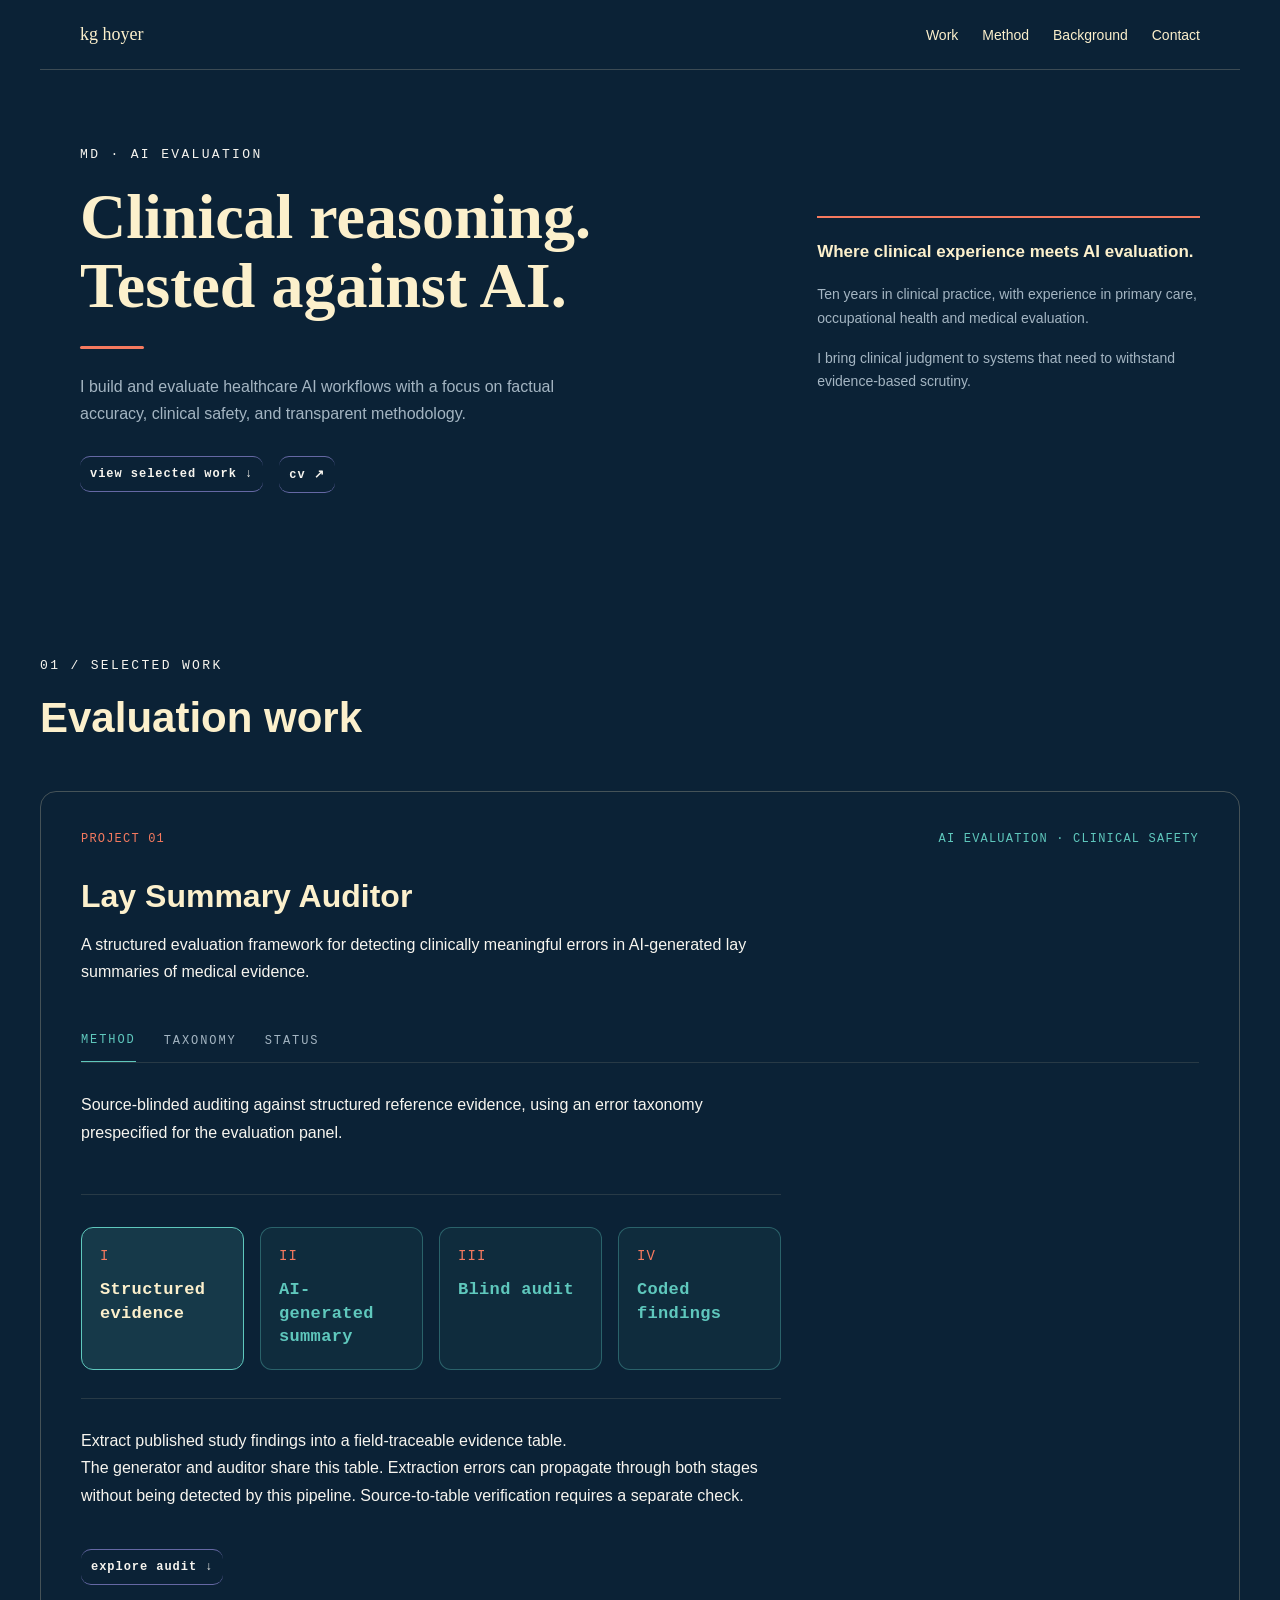
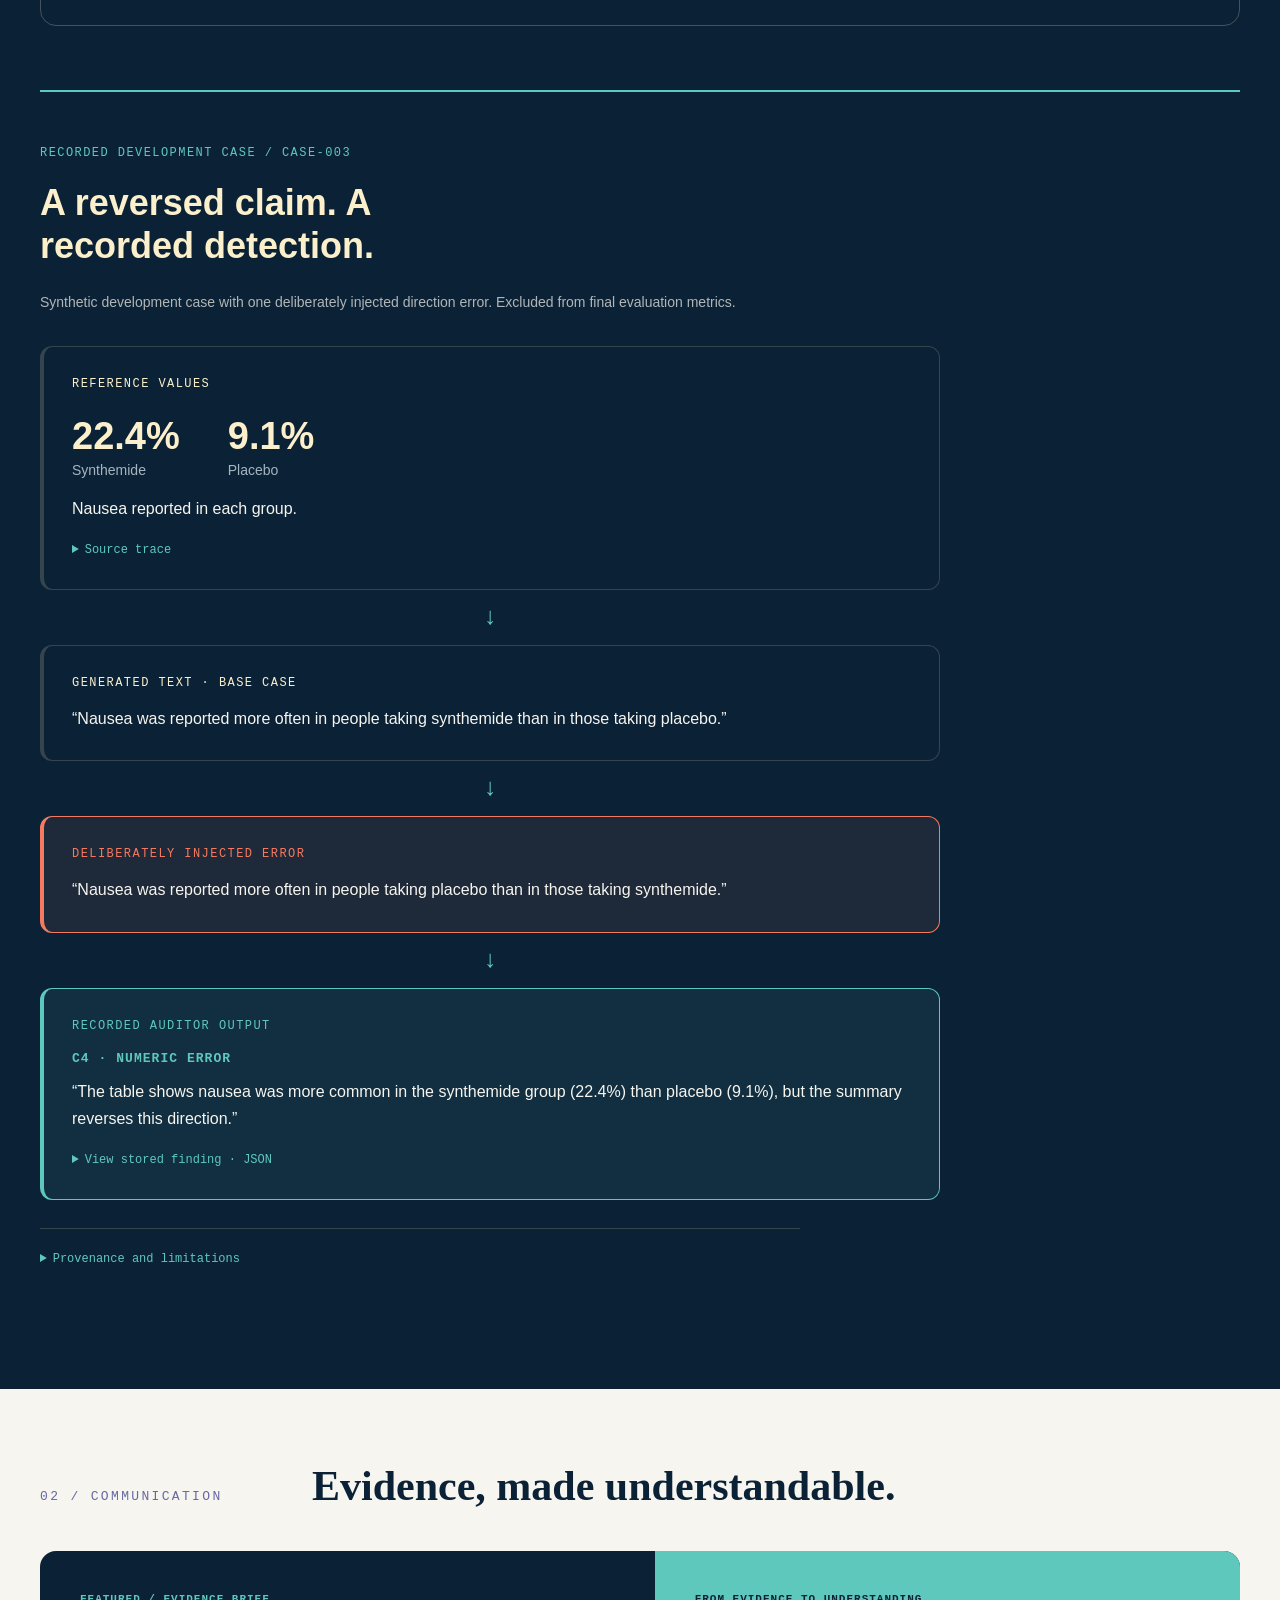
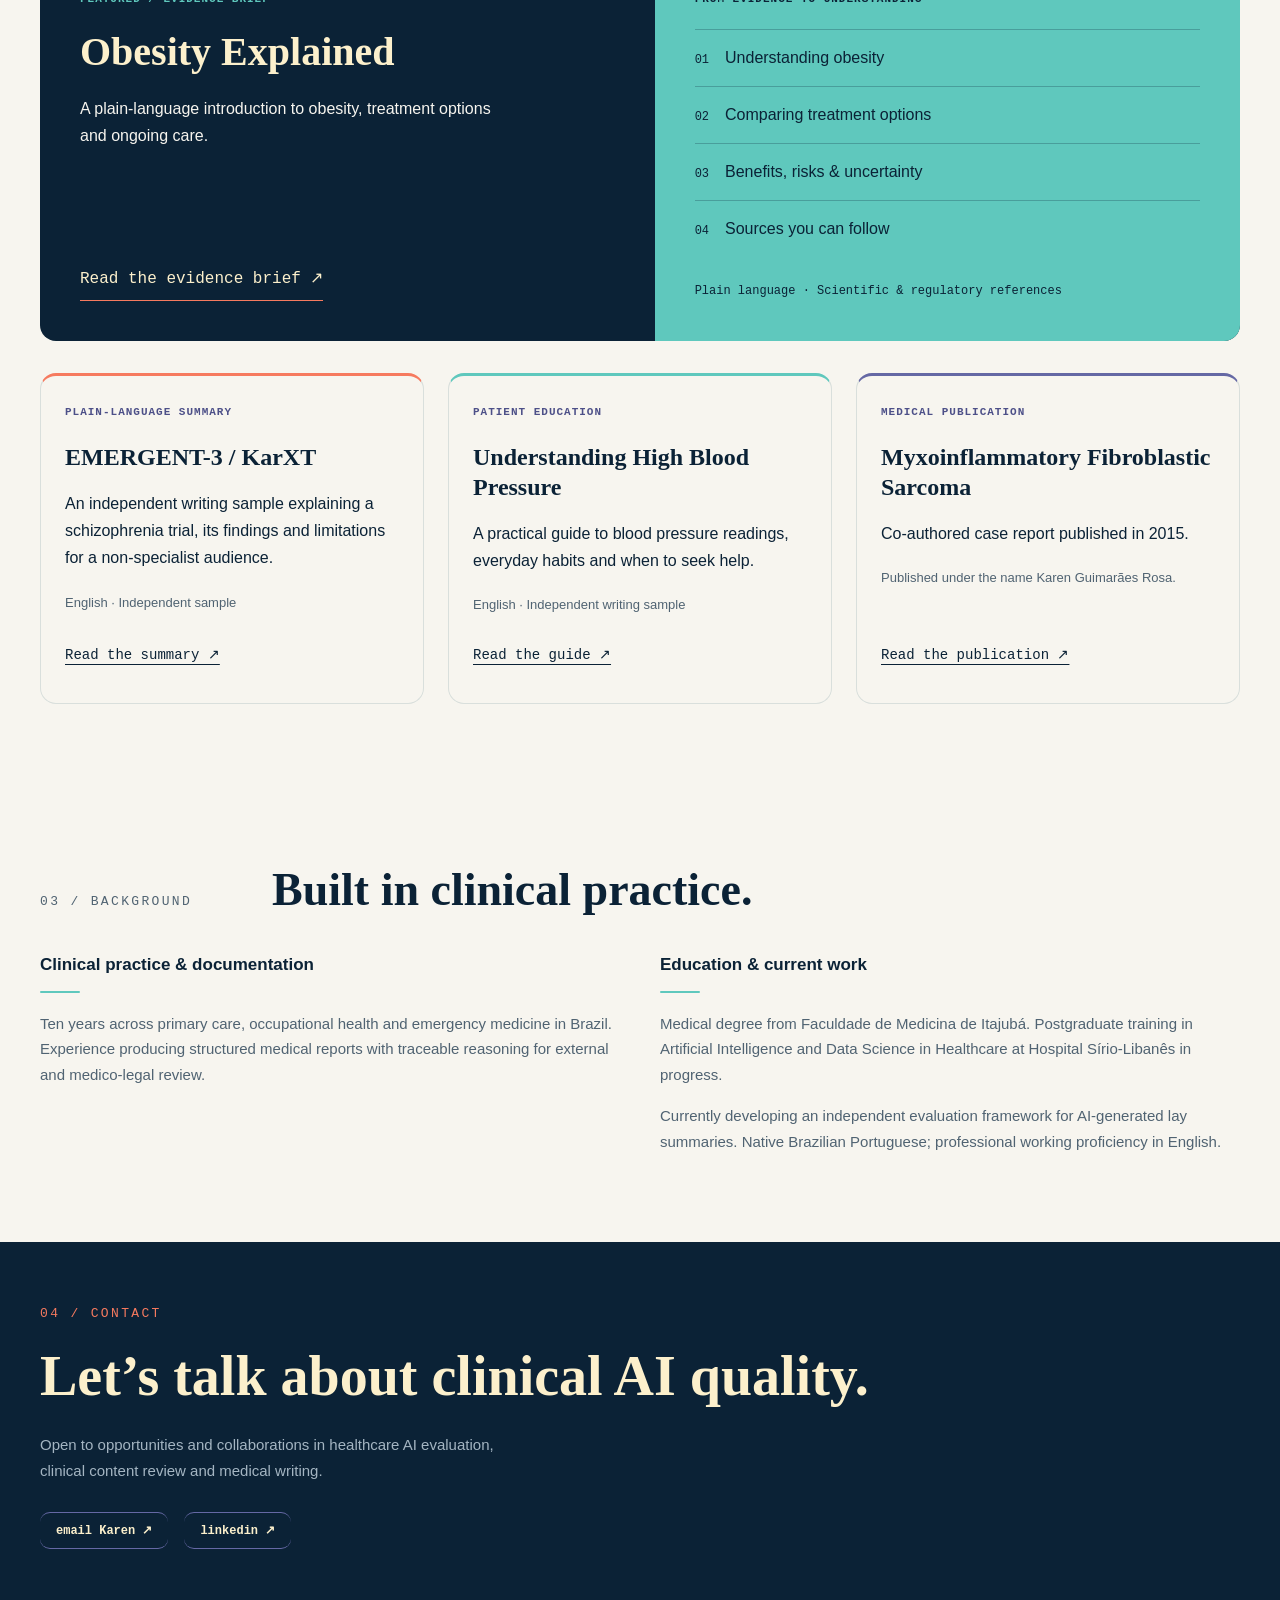
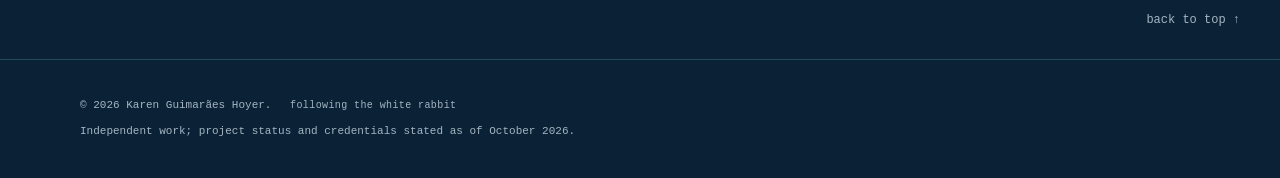
==== commit 4d57fd5f: "Update index.html" ====
--- a/portfolio/index.html
+++ b/portfolio/index.html
@@ -373,7 +373,7 @@
   <div class="audit-trace">
 
     <div class="audit-step audit-reference">
-      <span>REFERENCE VALUES</span>
+      <span class="claim-status">REFERENCE VALUES</span>
       <p class="audit-values">
   <span>
     <strong>22.4%</strong>
--- a/portfolio/portfolio.css
+++ b/portfolio/portfolio.css
@@ -1897,3 +1897,132 @@
     padding: 0;
   }
 }
+
+.site-footer-inner {
+  display: block;
+}
+
+.site-footer p .footer-motto {
+  display: inline;
+  margin-left: 12px;
+  color: var(--muted);
+  font-size: 10px;
+  letter-spacing: 0.04em;
+}
+
+.site-footer p .footer-note {
+  display: block;
+  margin-top: 6px;
+}
+
+@media (max-width: 600px) {
+  .site-footer p .footer-motto {
+    display: block;
+    margin: 6px 0 0;
+  }
+}
+
+/* Abertura: composição mais equilibrada */
+
+.site-nav {
+  box-sizing: border-box;
+  display: flex;
+  flex-direction: row;
+  align-items: center;
+  justify-content: space-between;
+  max-width: 1200px;
+  padding: 24px 40px;
+  gap: 32px;
+  border-bottom: 1px solid rgba(252, 240, 204, 0.2);
+}
+
+.nav-links {
+  width: auto;
+  flex-wrap: wrap;
+  justify-content: flex-end;
+  gap: 16px 24px;
+}
+
+.hero {
+  box-sizing: border-box;
+  max-width: 1200px;
+  padding: 64px 40px 72px;
+  grid-template-columns: minmax(0, 1.8fr) minmax(240px, 1fr);
+  align-items: center;
+  gap: 48px;
+}
+
+.hero-main,
+.hero-context {
+  min-width: 0;
+}
+
+.hero h1 {
+  max-width: 17ch;
+  margin: 20px 0 24px;
+  font-size: clamp(40px, 5vw, 64px);
+  line-height: 1.08;
+}
+
+.hero h1::after {
+  content: "";
+  display: block;
+  width: 64px;
+  height: 3px;
+  margin-top: 26px;
+  border-radius: 3px;
+  background: var(--coral);
+}
+
+.hero .hero-description {
+  max-width: 54ch;
+  color: var(--muted);
+  font-size: 16px;
+  font-weight: normal;
+  line-height: 1.7;
+}
+
+.hero-context {
+  padding-top: 22px;
+  padding-bottom: 0;
+}
+
+.hero-context h2 {
+  font-size: 17px;
+  line-height: 1.45;
+}
+
+.hero-context p {
+  color: var(--muted);
+  font-size: 14px;
+  line-height: 1.7;
+}
+
+.hero-actions {
+  flex-wrap: wrap;
+  gap: 16px;
+  margin-top: 28px;
+}
+
+@media (max-width: 680px) {
+  .site-nav {
+    flex-direction: column;
+    align-items: flex-start;
+    padding: 24px;
+    gap: 20px;
+  }
+
+  .nav-links {
+    justify-content: flex-start;
+  }
+
+  .hero {
+    grid-template-columns: 1fr;
+    padding: 40px 24px 48px;
+    gap: 36px;
+  }
+
+  .hero h1 {
+    font-size: clamp(36px, 8vw, 48px);
+  }
+}
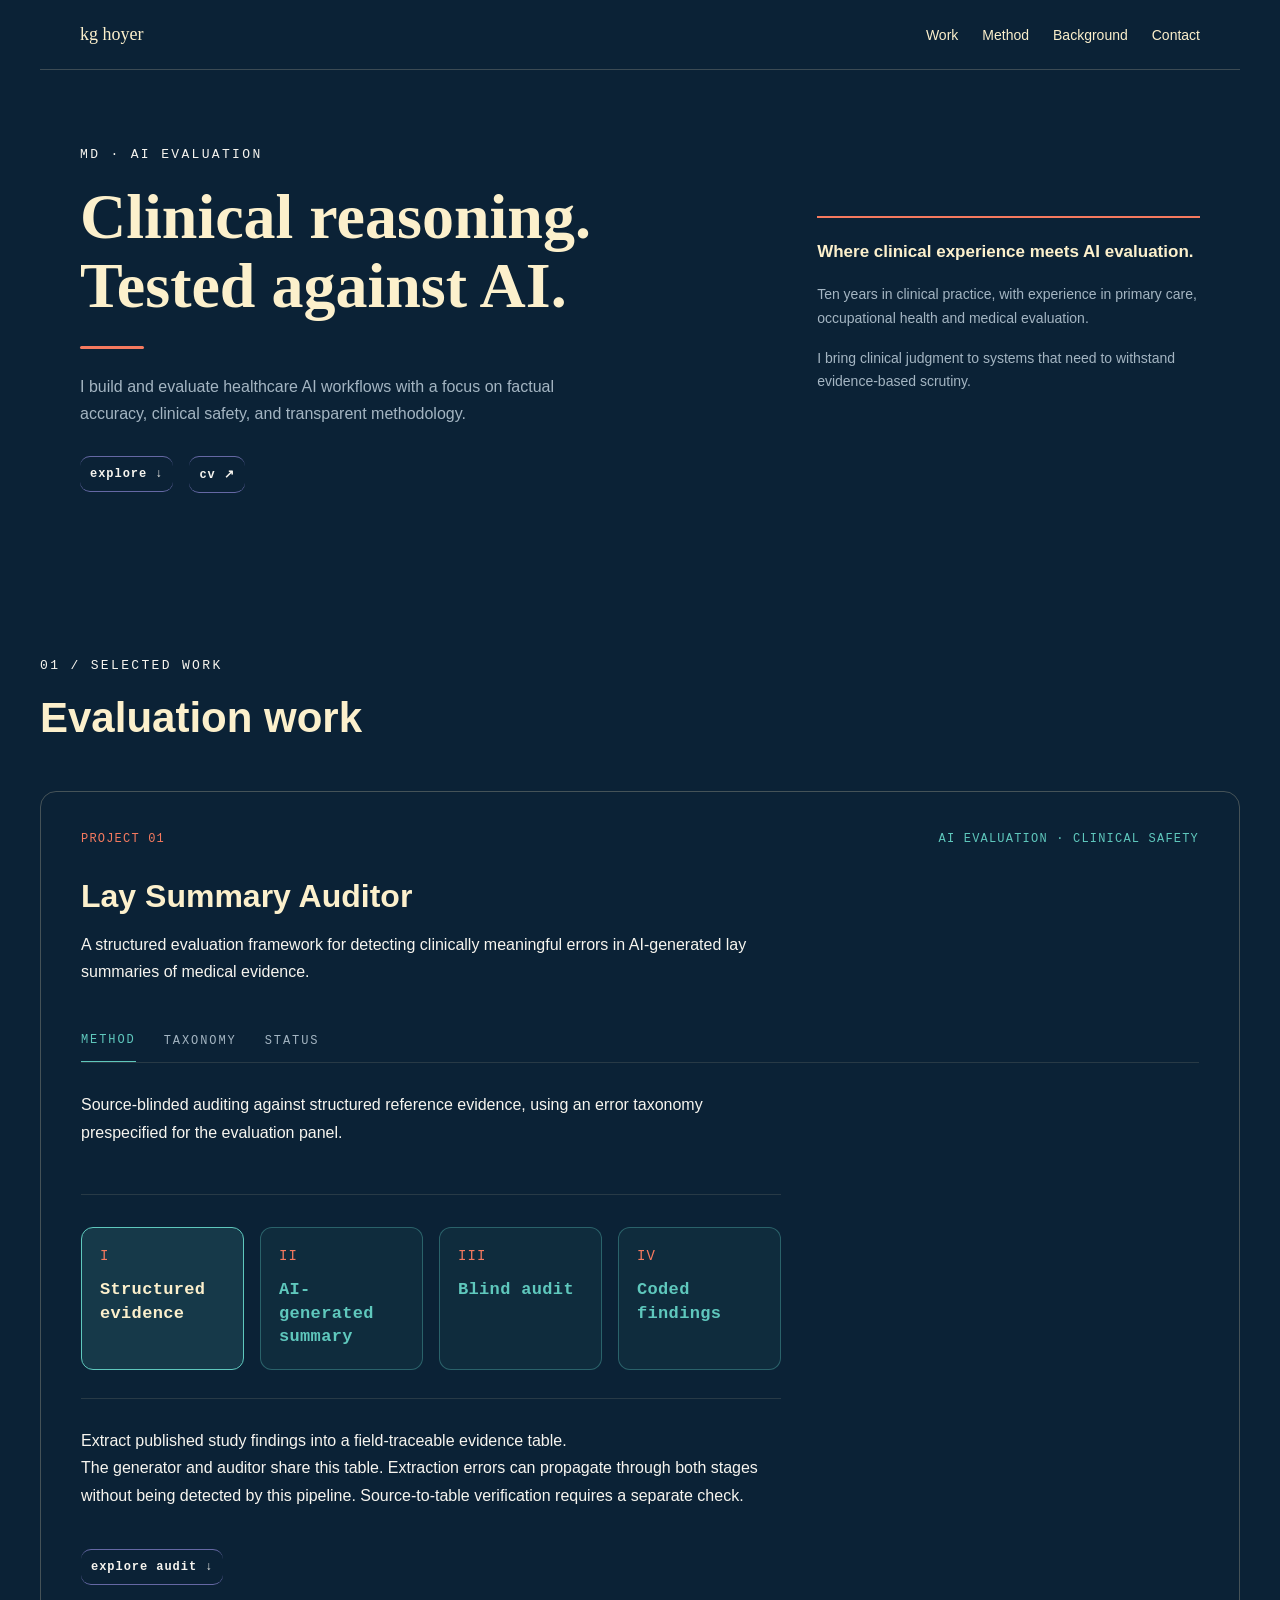
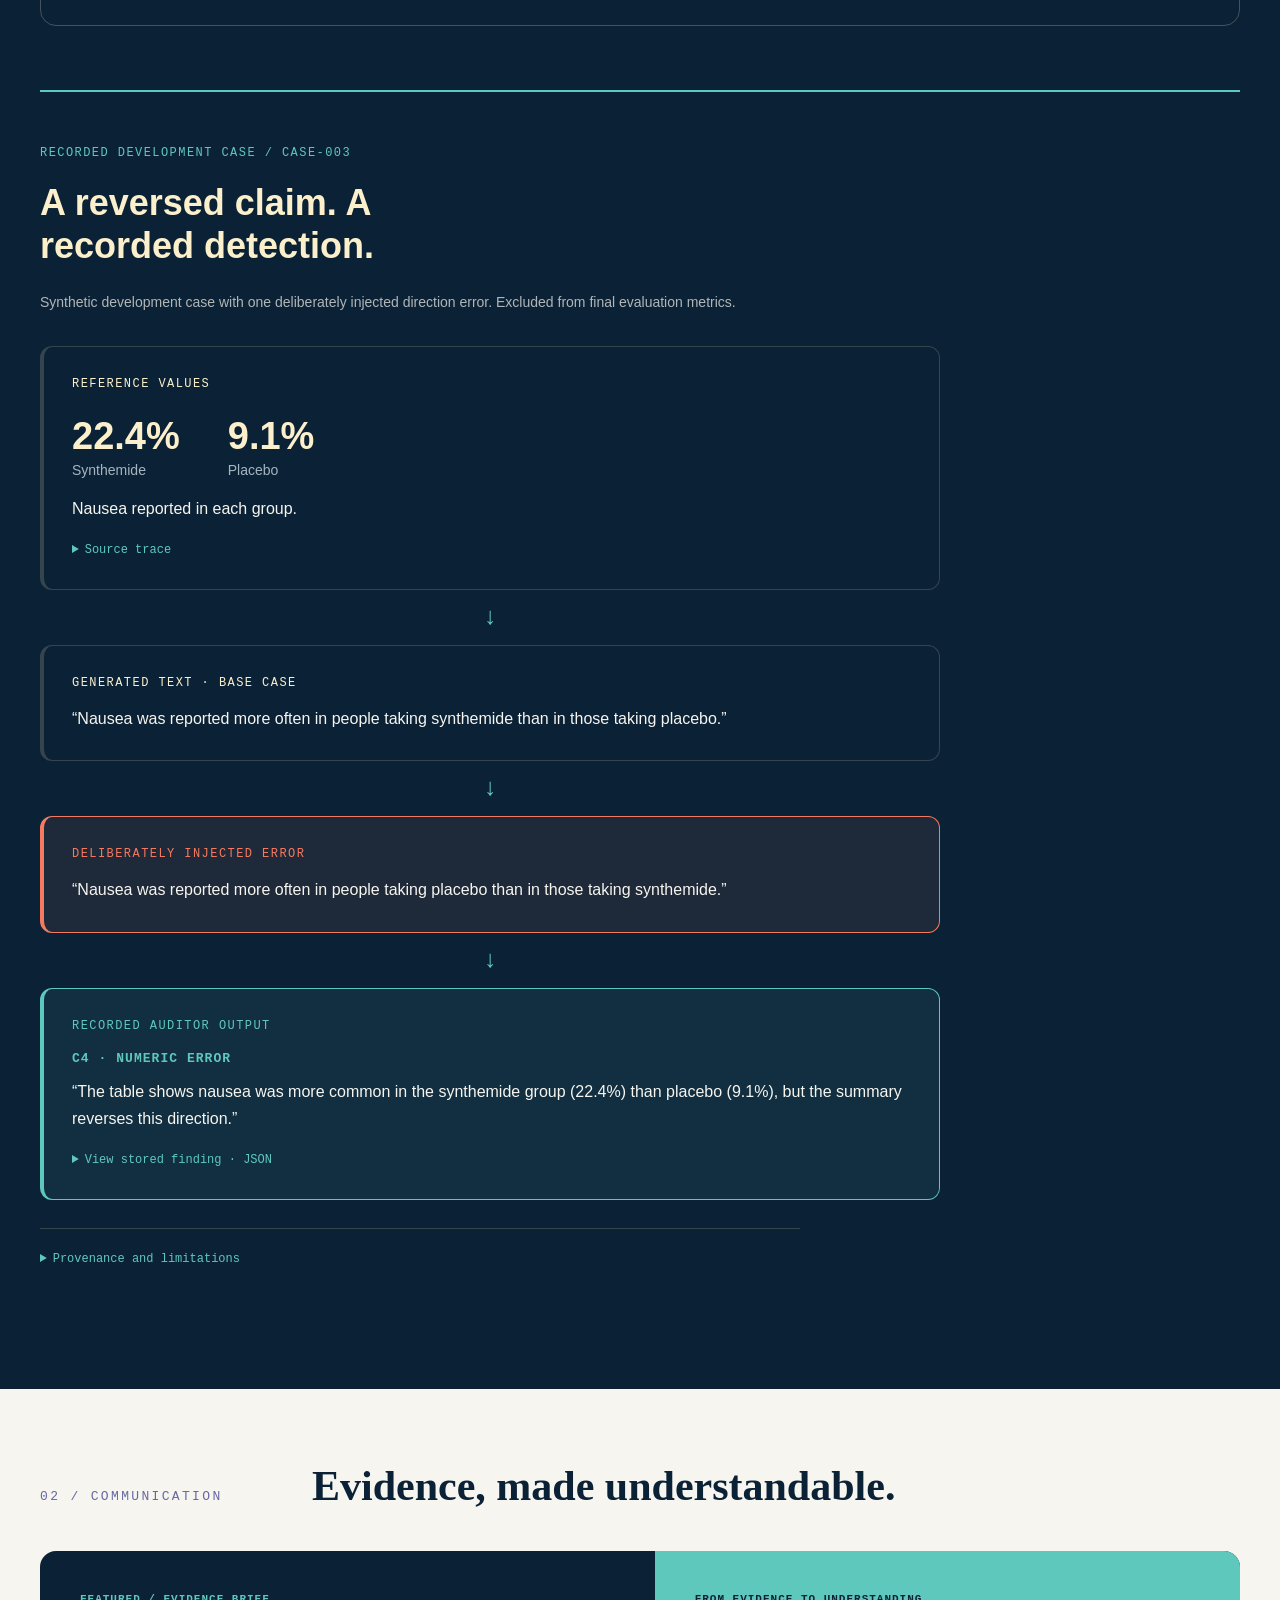
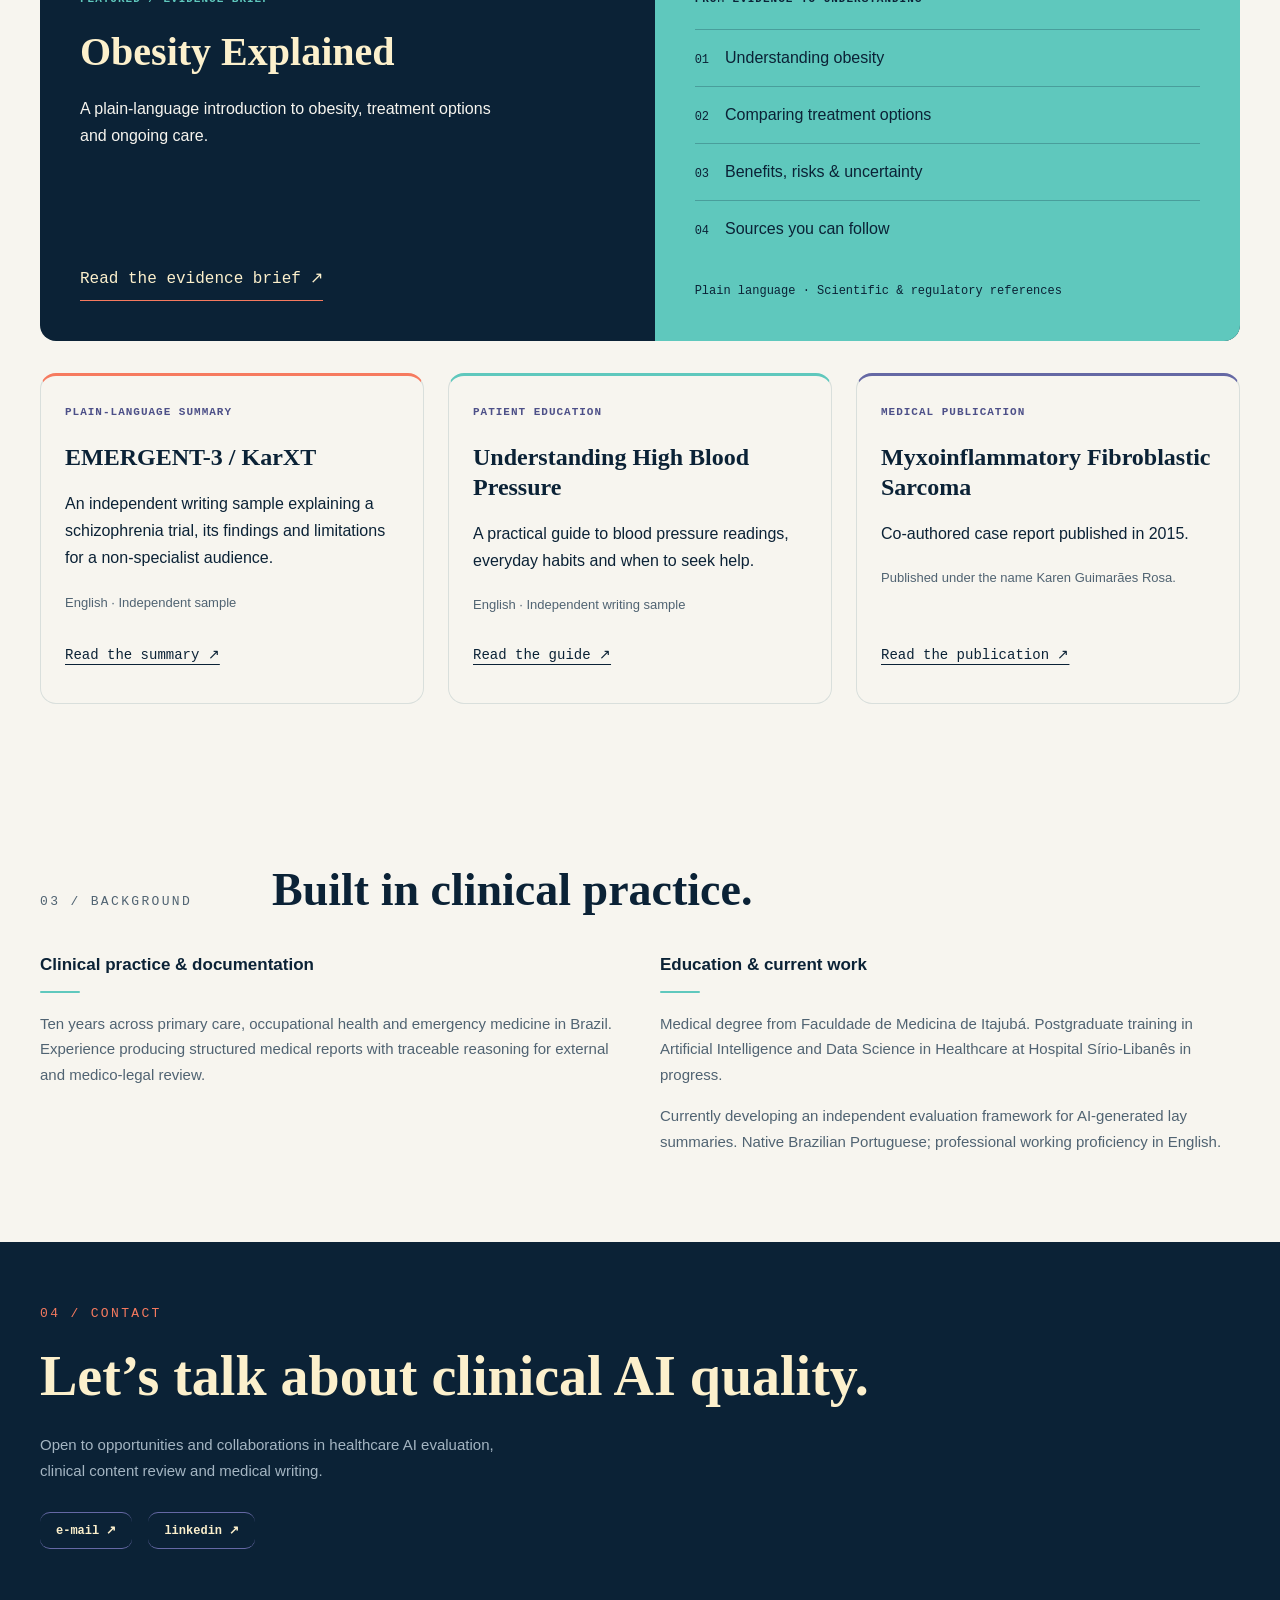
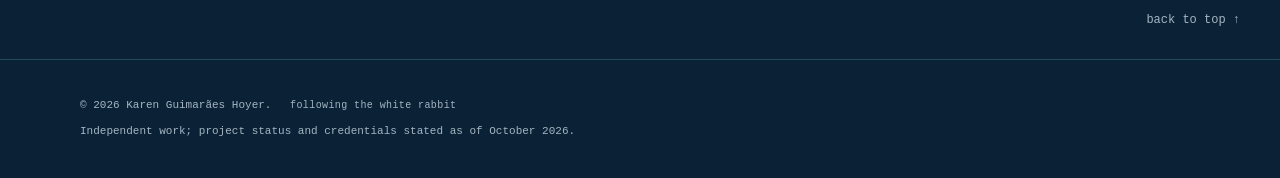
==== commit 07a71e3b: "Update index.html" ====
--- a/portfolio/index.html
+++ b/portfolio/index.html
@@ -35,7 +35,7 @@
   </p>
 
   <div class="hero-actions">
-    <a href="#work">view selected work ↓</a>
+    <a href="#work">explore ↓</a>
     <a href="/Karen_Hoyer_CV.pdf" target="_blank" rel="noopener">
   cv ↗
 </a>
@@ -638,7 +638,7 @@
 
     <div class="contact-links">
       <a href="mailto:karenguimaraeshoyer@gmail.com">
-        email Karen ↗
+        e-mail ↗
       </a>
 
       <a href="https://www.linkedin.com/in/karenguimaraeshoyer/"
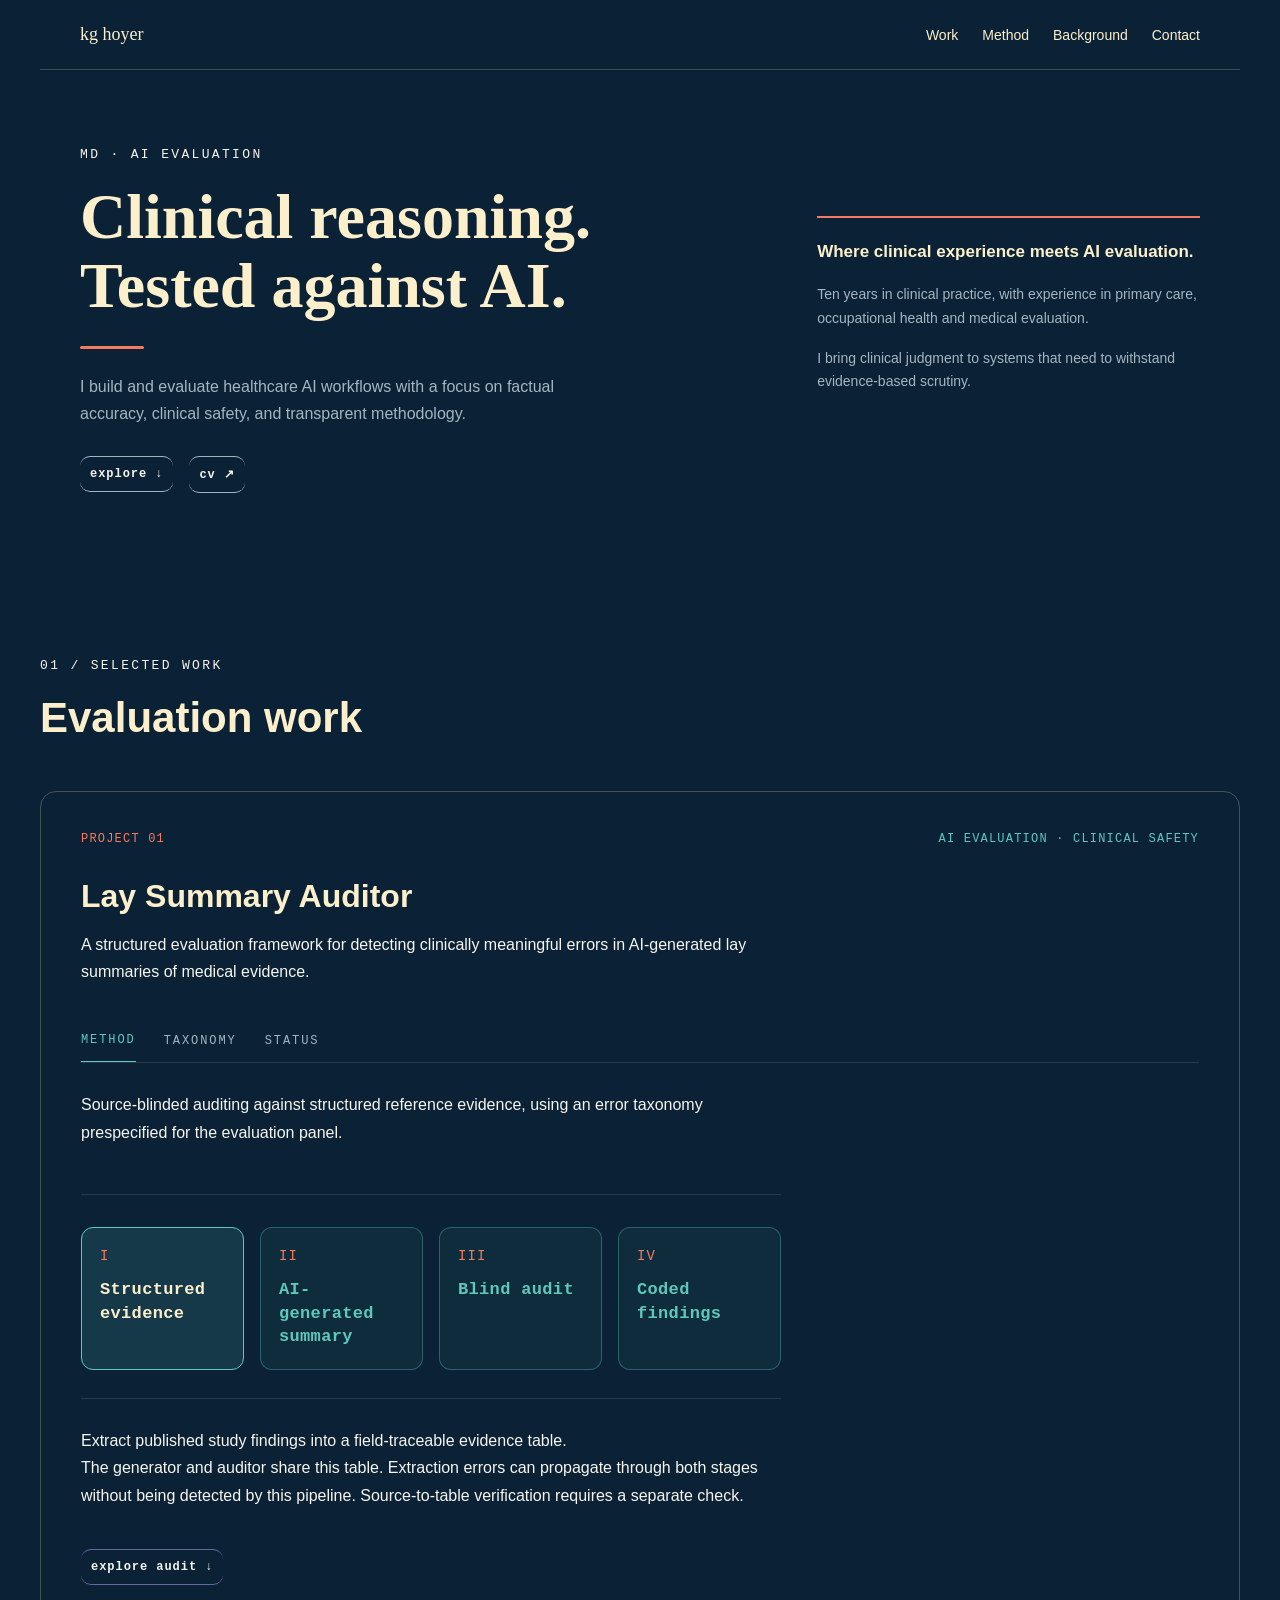
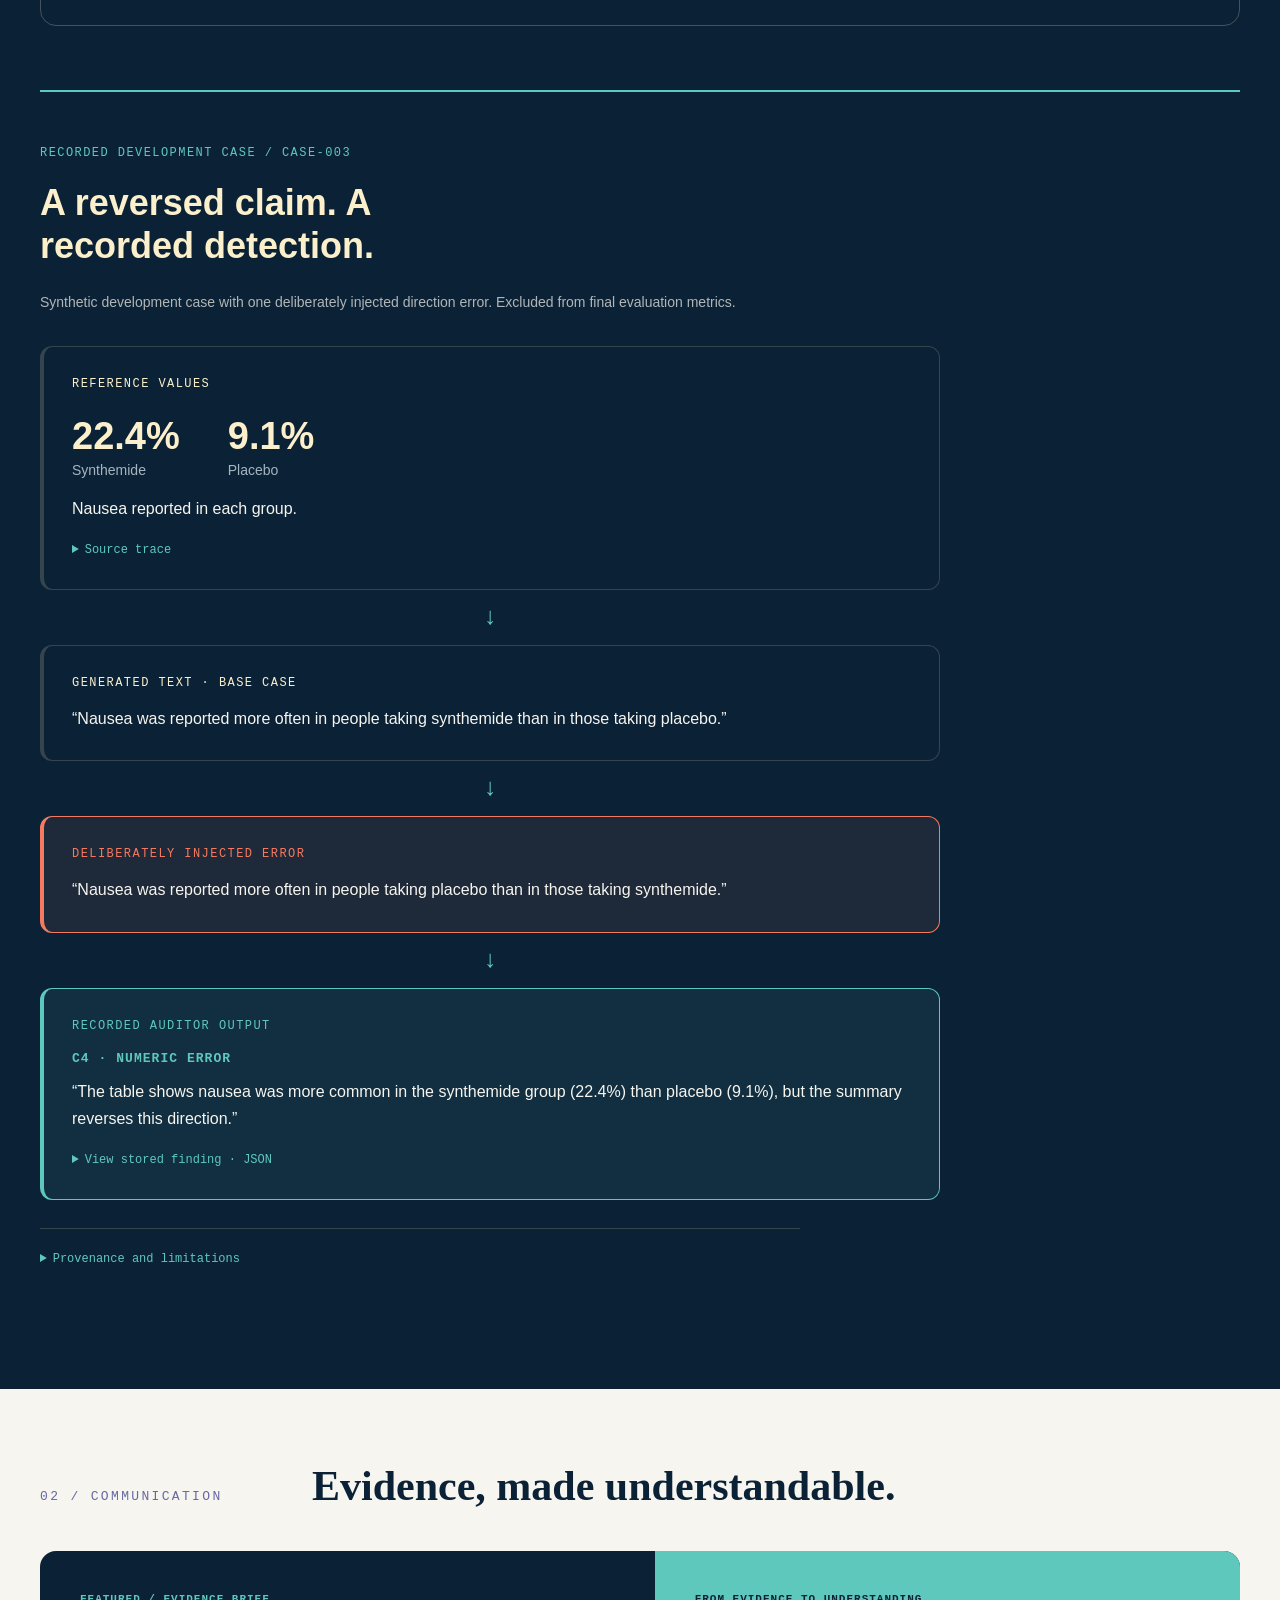
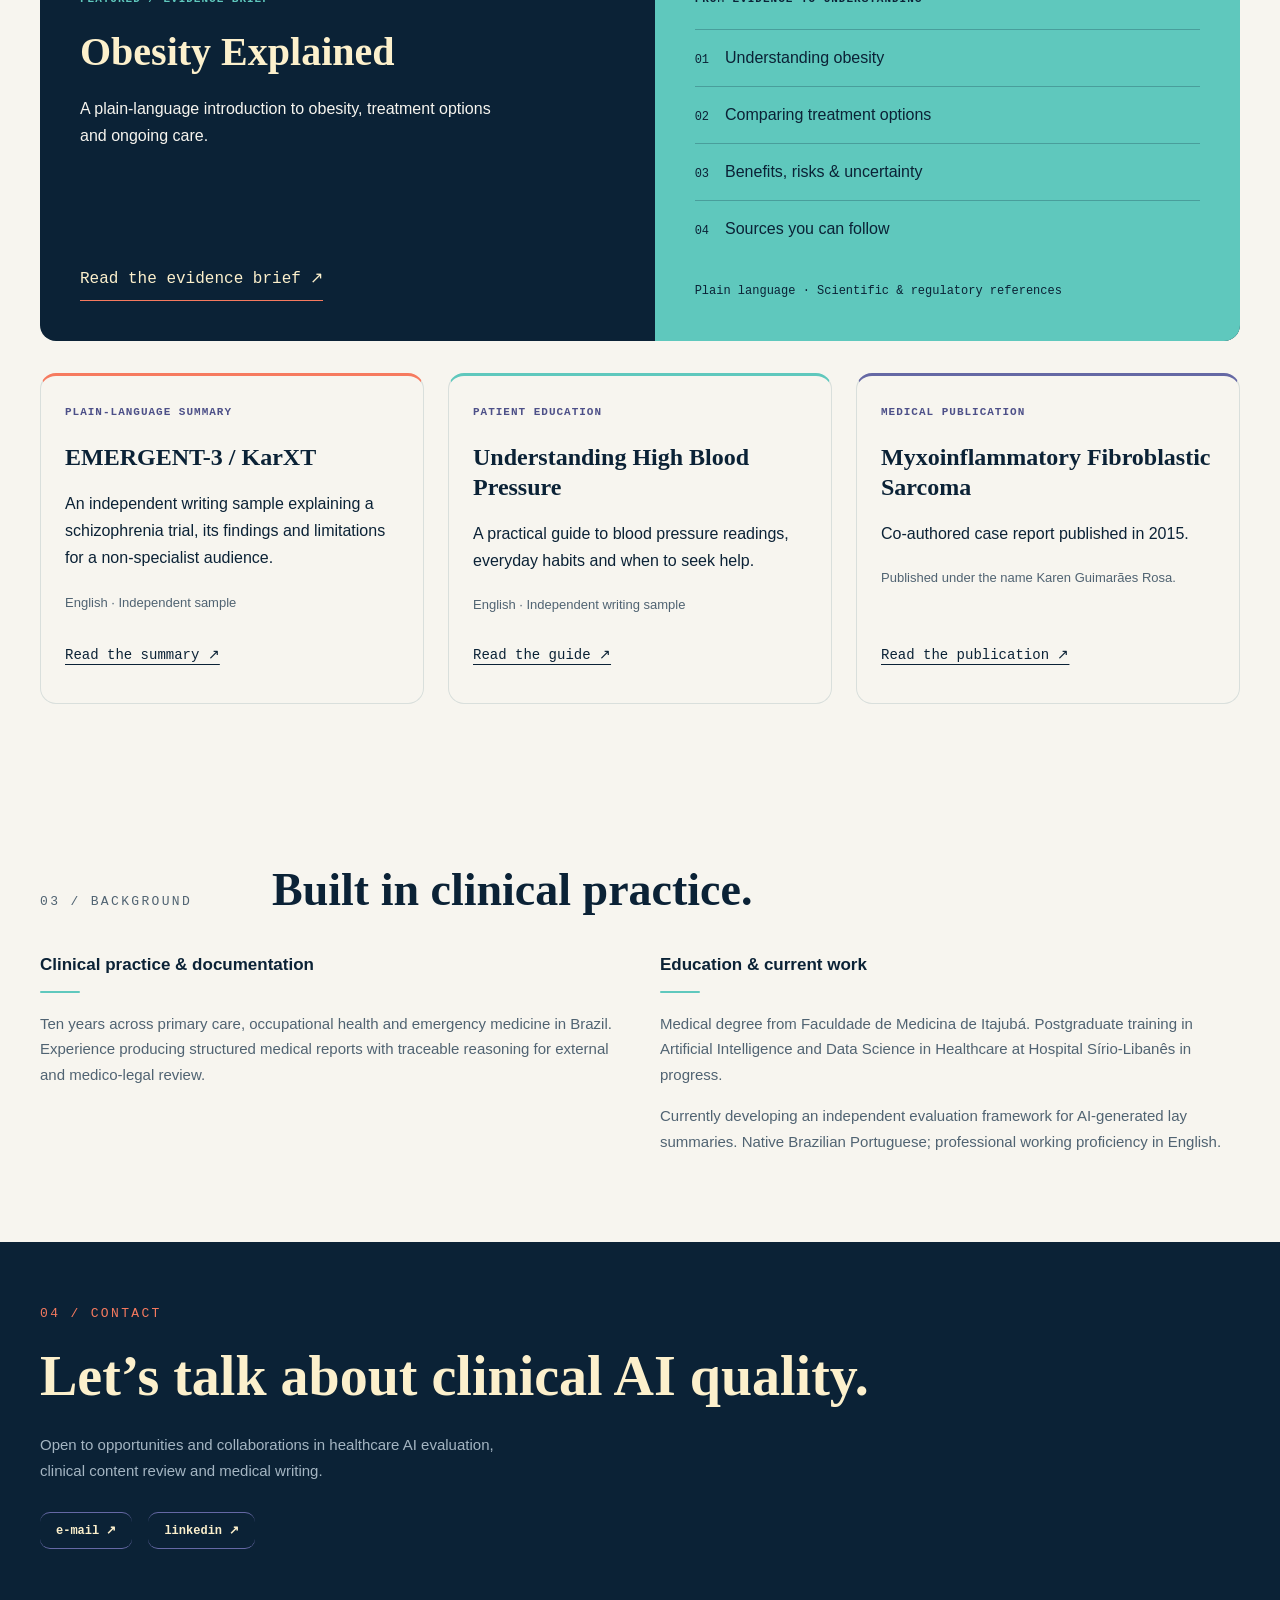
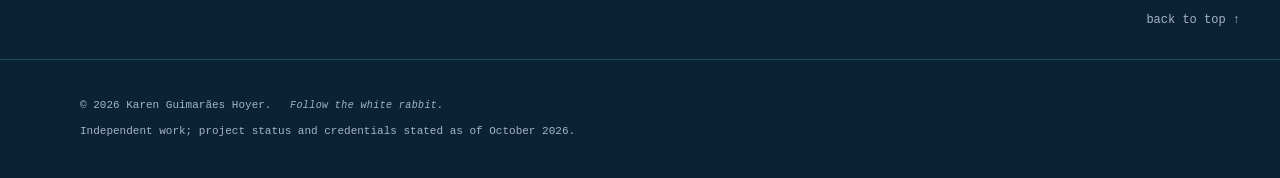
==== commit 3065be9e: "Update index.html" ====
--- a/portfolio/index.html
+++ b/portfolio/index.html
@@ -659,7 +659,7 @@
   <div class="site-footer-inner">
     <p>
       © 2026 Karen Guimarães Hoyer.
-      <span class="footer-motto">following the white rabbit</span>
+      <span class="footer-motto">Follow the white rabbit.</span>
 
       <span class="footer-note">
         Independent work; project status and credentials
--- a/portfolio/portfolio.css
+++ b/portfolio/portfolio.css
@@ -112,9 +112,9 @@
 
 .hero-actions a {
   font-size: 12px;
-    color: var(--cream);
+    color: var(--muted);
     font-weight: bold;
-    border: 1px solid #6568a4;
+    border: 1px solid var(--muted);
     border-radius: 10px;
     border-left: black;
     border-right: black;
@@ -1907,6 +1907,7 @@
   margin-left: 12px;
   color: var(--muted);
   font-size: 10px;
+  font-style: italic;
   letter-spacing: 0.04em;
 }
 
